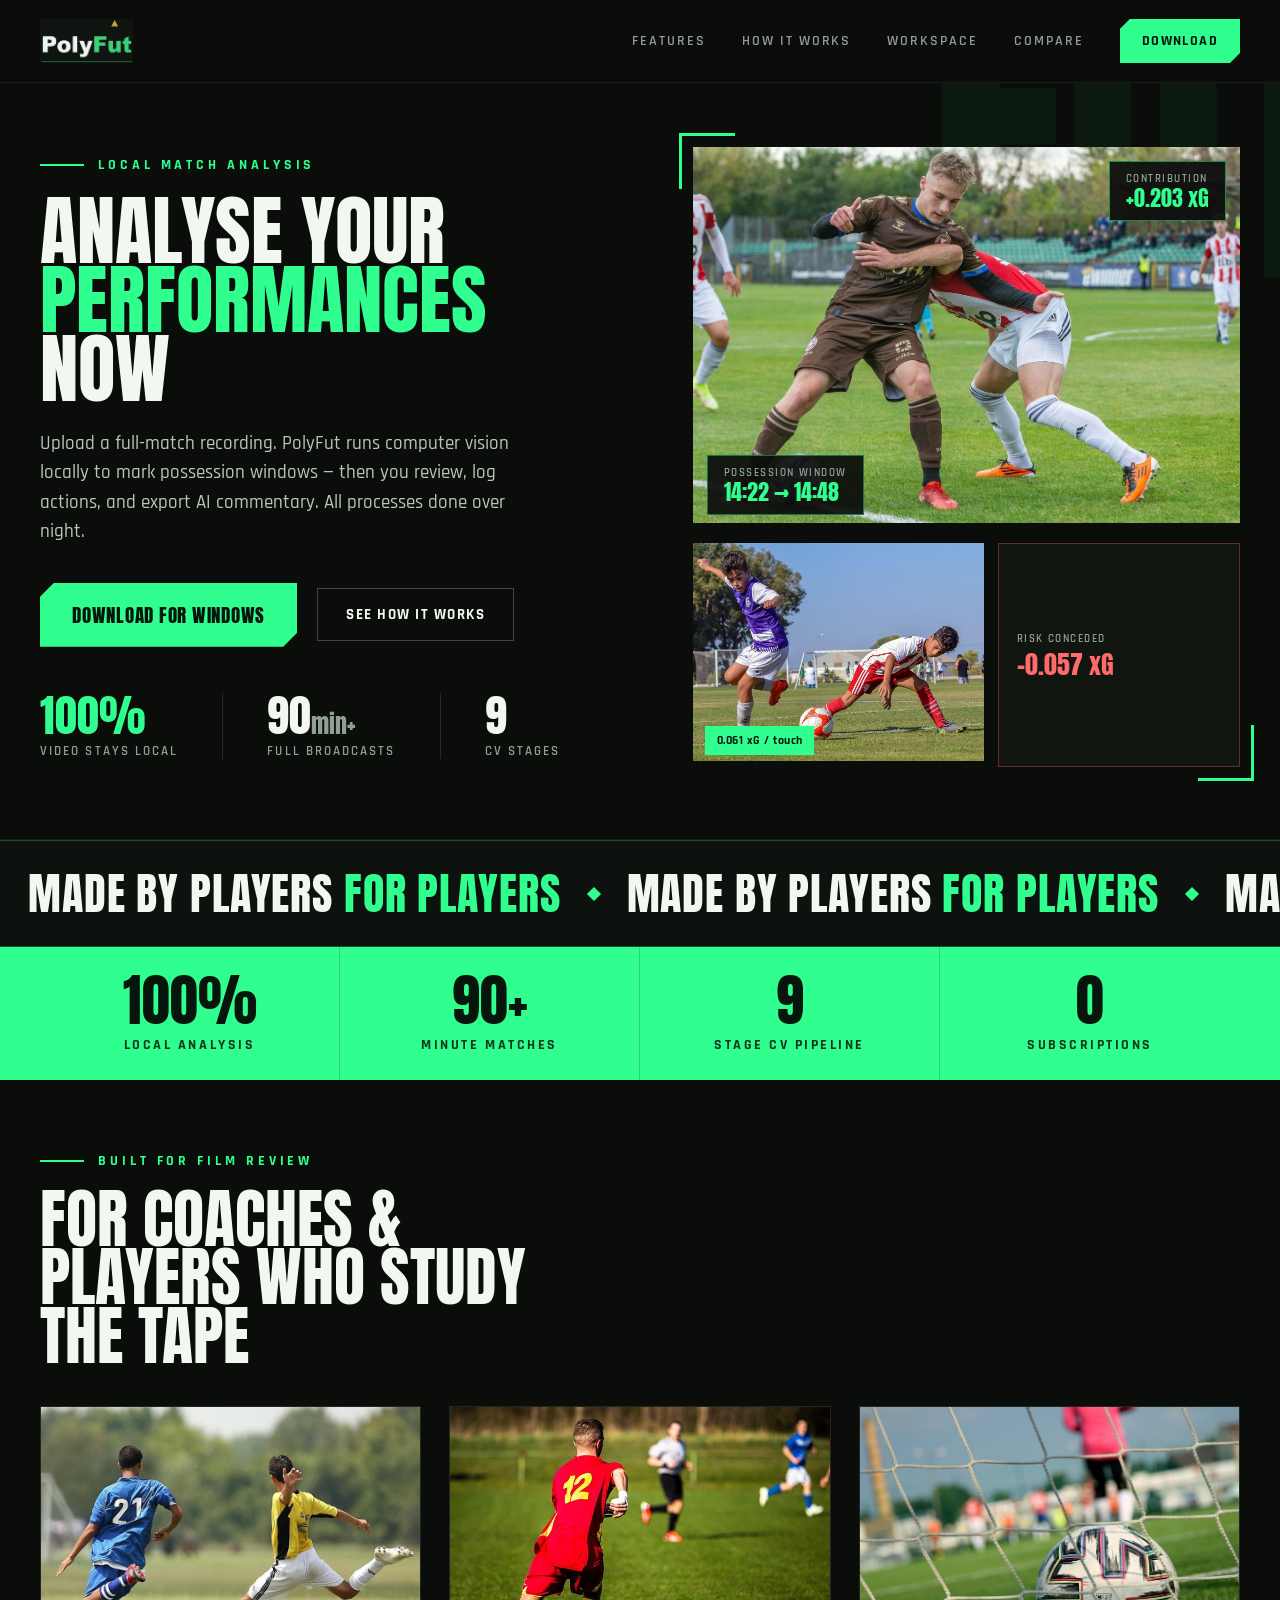
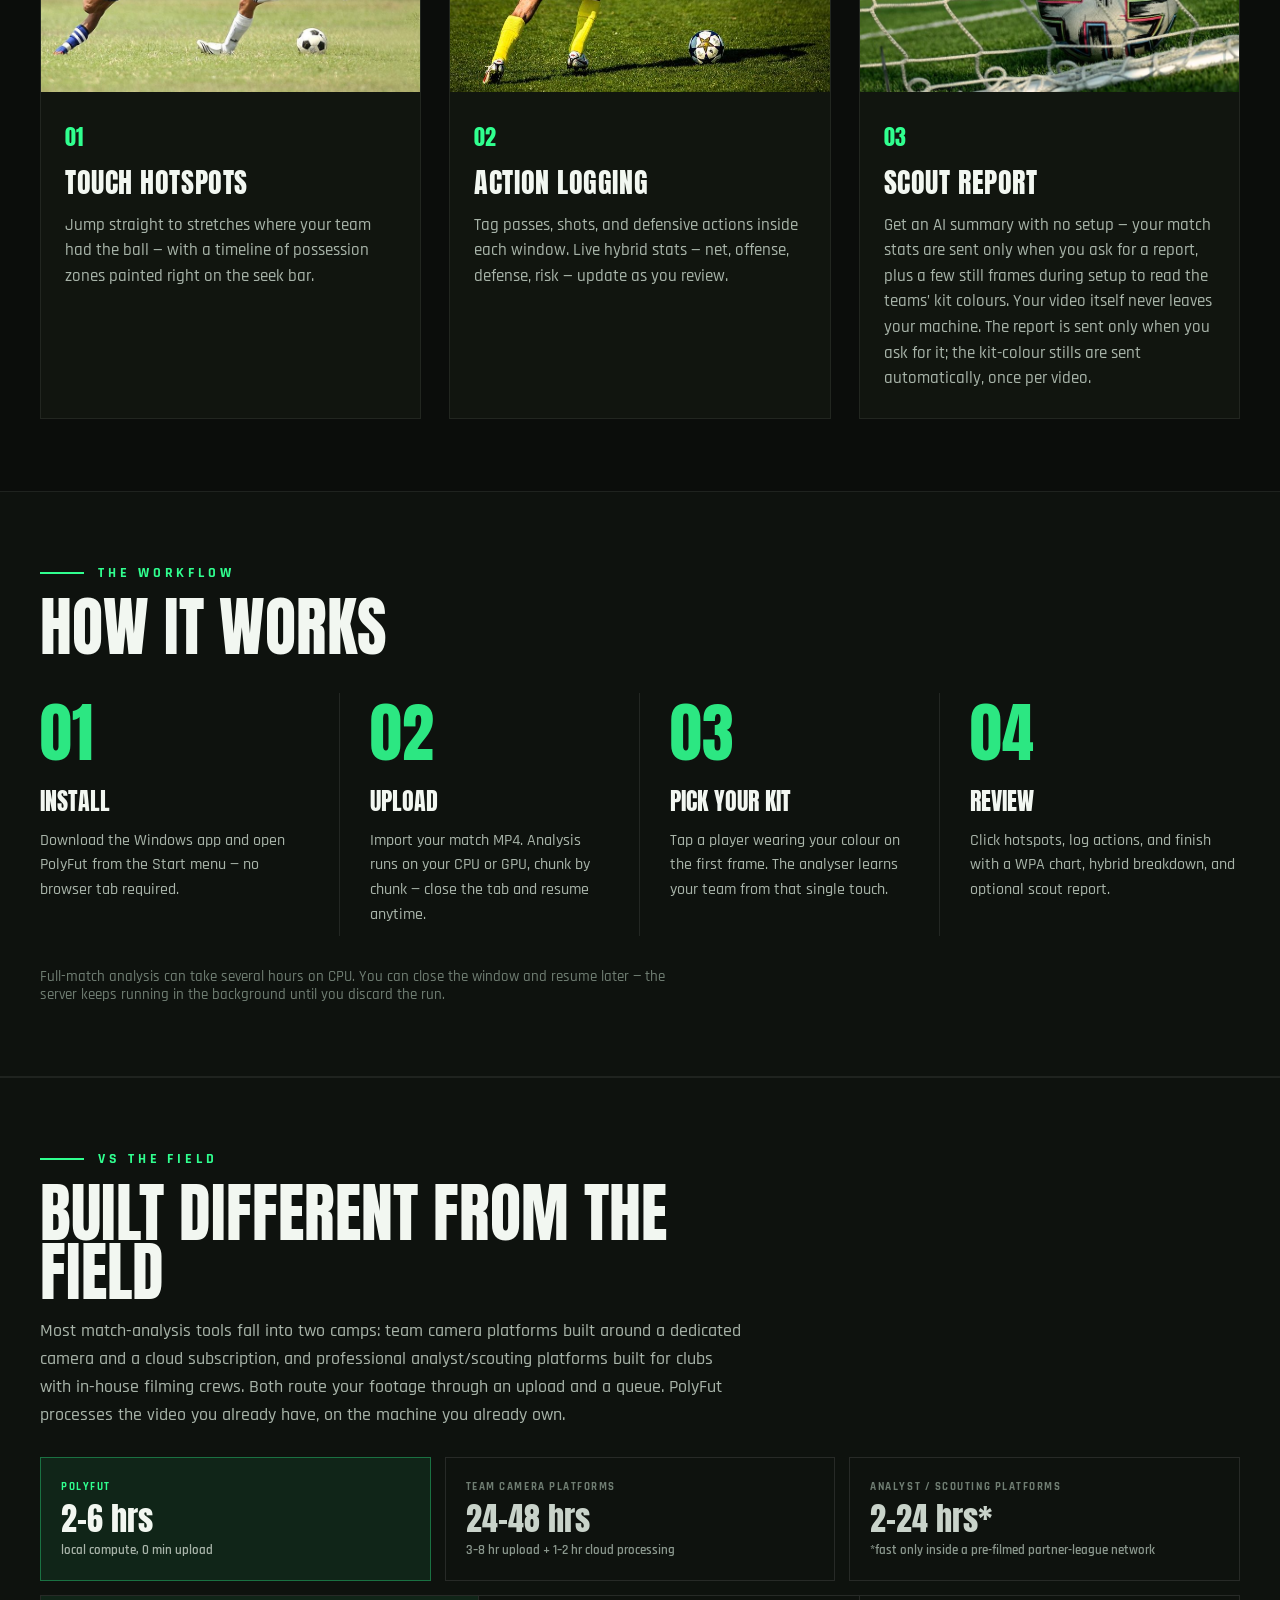
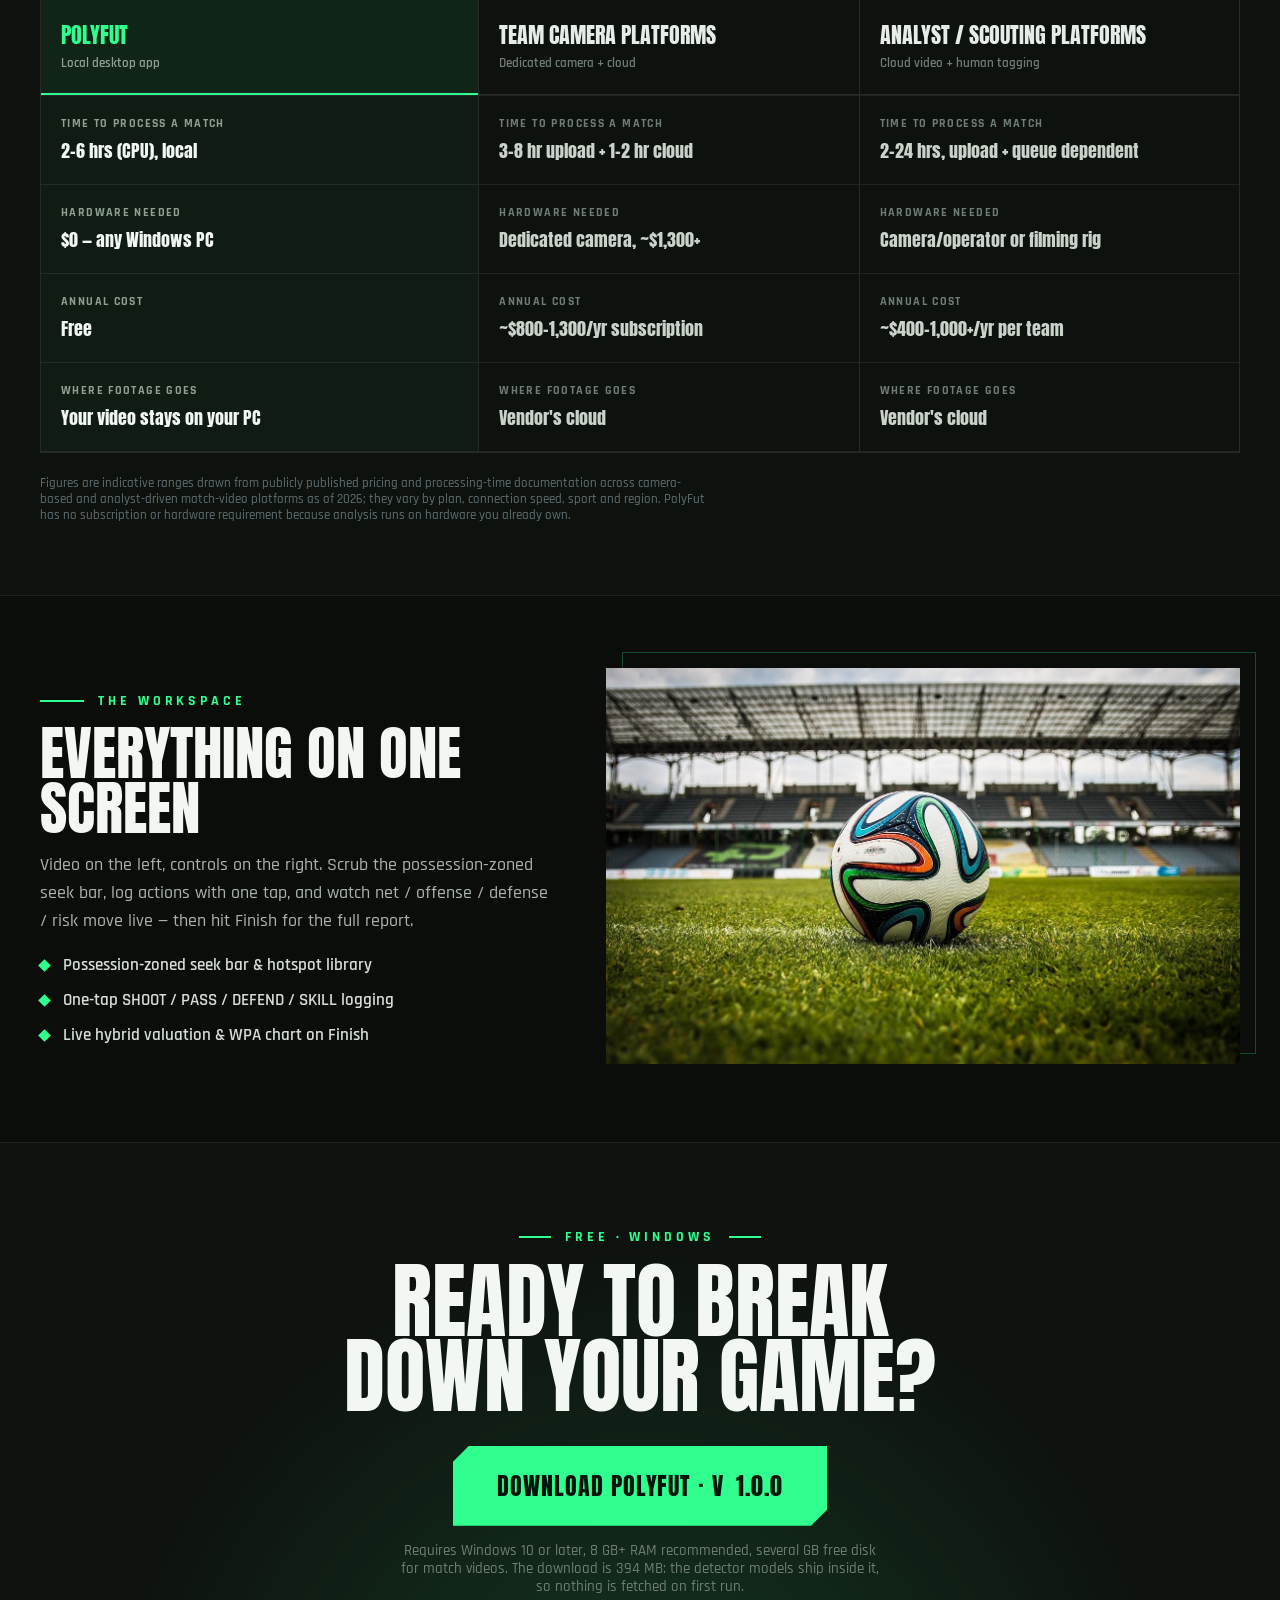
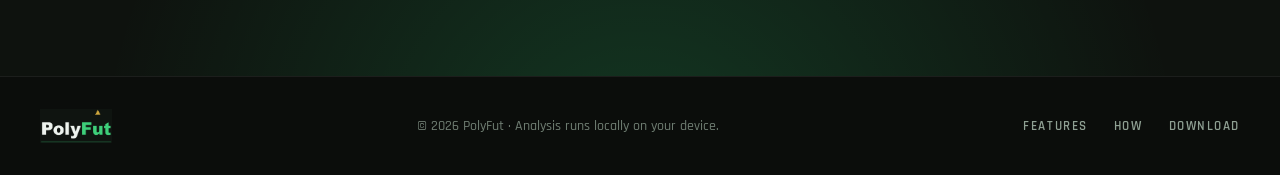
==== website/index.html @ dd2d55d4 "Correct the website's privacy claims and the weights line The site claimed "100% On-device", "0 Clou" ====
<!DOCTYPE html>
<html lang="en">
<head>
    <meta charset="UTF-8">
    <meta name="viewport" content="width=device-width, initial-scale=1.0">
    <title>PolyFut — Analyse your performances now</title>
    <meta name="description" content="Upload your match video. PolyFut finds where your team had the ball, locally on your PC. No cloud upload.">
    <link rel="icon" href="assets/polyfut-icon.png" type="image/png">
    <link rel="preconnect" href="https://fonts.googleapis.com">
    <link rel="preconnect" href="https://fonts.gstatic.com" crossorigin>
    <link href="https://fonts.googleapis.com/css2?family=Anton&family=Rajdhani:wght@500;600;700&display=swap" rel="stylesheet">
    <link rel="stylesheet" href="style.css">
</head>
<body>
<div style="background: rgb(11, 13, 11); color: rgb(242, 247, 241); font-family: Rajdhani, system-ui, sans-serif; min-height: 100vh; overflow-x: hidden;">
  <header style="position: sticky; top: 0px; z-index: 50; background: rgba(11, 13, 11, 0.82); backdrop-filter: blur(12px); border-bottom: 1px solid rgba(255, 255, 255, 0.07);">
    <div style="max-width: 1280px; margin: 0px auto; padding: 0px 40px; height: 82px; display: flex; align-items: center; justify-content: space-between;">
      <a href="#top" style="display: flex; align-items: center; text-decoration: none;">
        <img src="assets/logo.png" alt="PolyFut" style="display: block; height: 44px; width: auto;">
      </a>
      <nav style="display: flex; align-items: center; gap: 36px;">
        <a href="#features" class="pf-link" style="font-weight: 600; font-size: 14px; letter-spacing: 0.14em; text-transform: uppercase;">Features</a>
        <a href="#how" class="pf-link" style="font-weight: 600; font-size: 14px; letter-spacing: 0.14em; text-transform: uppercase;">How it works</a>
        <a href="#showcase" class="pf-link" style="font-weight: 600; font-size: 14px; letter-spacing: 0.14em; text-transform: uppercase;">Workspace</a>
        <a href="#compare" class="pf-link" style="font-weight: 600; font-size: 14px; letter-spacing: 0.14em; text-transform: uppercase;">Compare</a>
        <a href="#download" class="pf-cta" style="display: inline-flex; align-items: center; background: rgb(48, 255, 143); color: rgb(7, 22, 12); font-weight: 700; font-size: 14px; letter-spacing: 0.1em; text-transform: uppercase; padding: 13px 22px; text-decoration: none; clip-path: polygon(10px 0px, 100% 0px, 100% calc(100% - 10px), calc(100% - 10px) 100%, 0px 100%, 0px 10px);">Download</a>
      </nav>
    </div>
  </header>
  <div id="top"></div>
  <section style="position: relative; overflow: hidden; border-bottom: 1px solid rgba(255, 255, 255, 0.07);">
    <div style="position: absolute; top: -120px; right: -80px; font-family: Anton, sans-serif; font-size: 340px; line-height: 1; color: rgba(48, 255, 143, 0.05); text-transform: uppercase; pointer-events: none; user-select: none;">FUT</div>
    <div style="max-width: 1280px; margin: 0px auto; padding: 64px 40px 72px; display: grid; grid-template-columns: 1.05fr 0.95fr; gap: 48px; align-items: center;">
      <div style="position: relative; z-index: 2;">
        <div style="display: flex; align-items: center; gap: 14px; margin-bottom: 22px;">
          <span style="width: 44px; height: 2px; background: rgb(48, 255, 143); display: block;"></span>
          <span style="font-weight: 700; font-size: 14px; letter-spacing: 0.28em; text-transform: uppercase; color: rgb(48, 255, 143);">Local match analysis</span>
        </div>
        <h1 style="font-family: Anton, sans-serif; font-weight: 400; text-transform: uppercase; font-size: clamp(48px, 6vw, 104px); line-height: 0.9; margin: 0px; max-width: 13ch;">
          Analyse your <span style="color: rgb(48, 255, 143);">performances</span> now
        </h1>
        <p style="max-width: 48ch; margin: 26px 0px 0px; font-size: 19px; line-height: 1.55; color: rgb(184, 196, 186); font-weight: 500;">
          Upload a full-match recording. PolyFut runs computer vision locally to mark possession windows — then you review, log actions, and export AI commentary. All processes done over night.
        </p>
        <div style="display: flex; align-items: center; gap: 20px; margin-top: 36px; flex-wrap: wrap;">
          <a href="#download" class="pf-cta" style="display: inline-flex; align-items: center; background: rgb(48, 255, 143); color: rgb(7, 22, 12); font-family: Anton, sans-serif; font-size: 19px; letter-spacing: 0.04em; text-transform: uppercase; padding: 18px 32px; text-decoration: none; clip-path: polygon(14px 0px, 100% 0px, 100% calc(100% - 14px), calc(100% - 14px) 100%, 0px 100%, 0px 14px);">Download for Windows</a>
          <a href="#how" class="pf-ghost" style="display: inline-flex; align-items: center; border: 1.5px solid rgba(255, 255, 255, 0.22); color: rgb(242, 247, 241); font-weight: 700; font-size: 15px; letter-spacing: 0.1em; text-transform: uppercase; padding: 16px 28px; text-decoration: none;">See how it works</a>
        </div>
        <div style="display: flex; gap: 44px; margin-top: 46px;">
          <div>
            <div style="font-family: Anton, sans-serif; font-size: 44px; color: rgb(48, 255, 143); line-height: 1;">100%</div>
            <div style="font-weight: 600; font-size: 13px; letter-spacing: 0.16em; text-transform: uppercase; color: rgb(143, 160, 147); margin-top: 6px;">Video stays local</div>
          </div>
          <div style="width: 1px; background: rgba(255, 255, 255, 0.12);"></div>
          <div>
            <div style="font-family: Anton, sans-serif; font-size: 44px; color: rgb(242, 247, 241); line-height: 1;">90<span style="font-size: 24px; color: rgb(143, 160, 147);">min+</span></div>
            <div style="font-weight: 600; font-size: 13px; letter-spacing: 0.16em; text-transform: uppercase; color: rgb(143, 160, 147); margin-top: 6px;">Full broadcasts</div>
          </div>
          <div style="width: 1px; background: rgba(255, 255, 255, 0.12);"></div>
          <div>
            <div style="font-family: Anton, sans-serif; font-size: 44px; color: rgb(242, 247, 241); line-height: 1;">9</div>
            <div style="font-weight: 600; font-size: 13px; letter-spacing: 0.16em; text-transform: uppercase; color: rgb(143, 160, 147); margin-top: 6px;">CV stages</div>
          </div>
        </div>
      </div>
      <div style="position: relative; z-index: 2;">
        <div style="position: absolute; top: -14px; left: -14px; width: 56px; height: 56px; border-top: 3px solid rgb(48, 255, 143); border-left: 3px solid rgb(48, 255, 143); z-index: 3; pointer-events: none;"></div>
        <div style="position: absolute; bottom: -14px; right: -14px; width: 56px; height: 56px; border-bottom: 3px solid rgb(48, 255, 143); border-right: 3px solid rgb(48, 255, 143); z-index: 3; pointer-events: none;"></div>
        <div style="display: flex; flex-direction: column; gap: 14px;">
          <div style="position: relative;">
            <img id="pf-hero-b" src="assets/hero-1.jpg" alt="Drop a player / action photo" style="width: 100%; aspect-ratio: 16 / 11; object-fit: cover;" loading="lazy">
            <div style="position: absolute; top: 14px; right: 14px; background: rgba(11, 13, 11, 0.92); border: 1px solid rgba(48, 255, 143, 0.5); padding: 10px 16px;">
              <div style="font-weight: 600; font-size: 10.5px; letter-spacing: 0.14em; text-transform: uppercase; color: rgb(143, 160, 147);">Contribution</div>
              <div style="font-family: Anton, sans-serif; font-size: 22px; color: rgb(48, 255, 143); line-height: 1.1;">+0.203 xG</div>
            </div>
            <div style="position: absolute; left: 14px; bottom: 14px; background: rgba(11, 13, 11, 0.92); border: 1px solid rgba(48, 255, 143, 0.4); padding: 10px 16px;">
              <div style="font-weight: 600; font-size: 10.5px; letter-spacing: 0.14em; text-transform: uppercase; color: rgb(143, 160, 147);">Possession window</div>
              <div style="font-family: Anton, sans-serif; font-size: 22px; color: rgb(48, 255, 143); line-height: 1.1;">14:22 → 14:48</div>
            </div>
          </div>
          <div style="display: grid; grid-template-columns: 1.2fr 1fr; gap: 14px;">
            <div style="position: relative;">
              <img id="pf-hero-b2" src="assets/hero-2.jpg" alt="Drop a second action photo" style="width: 100%; aspect-ratio: 16 / 12; object-fit: cover;" loading="lazy">
              <div style="position: absolute; left: 12px; bottom: 12px; background: rgb(48, 255, 143); color: rgb(7, 22, 12); font-weight: 700; font-size: 12px; letter-spacing: 0.04em; padding: 7px 12px;">0.061 xG / touch</div>
            </div>
            <div style="background: rgb(17, 21, 15); border: 1px solid rgba(255, 90, 90, 0.35); display: flex; flex-direction: column; justify-content: center; padding: 16px 18px;">
              <div style="font-weight: 600; font-size: 10.5px; letter-spacing: 0.14em; text-transform: uppercase; color: rgb(143, 160, 147);">Risk conceded</div>
              <div style="font-family: Anton, sans-serif; font-size: 26px; color: rgb(255, 106, 106); line-height: 1.1; margin-top: 4px;">−0.057 xG</div>
            </div>
          </div>
        </div>
      </div>
    </div>
  </section>
  <section style="background: rgb(14, 18, 14); border-top: 1px solid rgba(48, 255, 143, 0.25); border-bottom: 1px solid rgba(48, 255, 143, 0.25); overflow: hidden; padding: 20px 0px;">
    <div class="pf-marquee-track">
      <span style="display: flex; align-items: center; flex: 0 0 auto;">
        <span style="font-family: Anton, sans-serif; font-size: clamp(26px, 3.4vw, 46px); text-transform: uppercase; letter-spacing: 0.02em; color: rgb(242, 247, 241); padding: 0px 28px; white-space: nowrap;">Made by players <span style="color: rgb(48, 255, 143);">for players</span></span>
        <span style="width: 10px; height: 10px; background: rgb(48, 255, 143); transform: rotate(45deg); flex: 0 0 auto;"></span>
        <span style="font-family: Anton, sans-serif; font-size: clamp(26px, 3.4vw, 46px); text-transform: uppercase; letter-spacing: 0.02em; color: rgb(242, 247, 241); padding: 0px 28px; white-space: nowrap;">Made by players <span style="color: rgb(48, 255, 143);">for players</span></span>
        <span style="width: 10px; height: 10px; background: rgb(48, 255, 143); transform: rotate(45deg); flex: 0 0 auto;"></span>
        <span style="font-family: Anton, sans-serif; font-size: clamp(26px, 3.4vw, 46px); text-transform: uppercase; letter-spacing: 0.02em; color: rgb(242, 247, 241); padding: 0px 28px; white-space: nowrap;">Made by players <span style="color: rgb(48, 255, 143);">for players</span></span>
        <span style="width: 10px; height: 10px; background: rgb(48, 255, 143); transform: rotate(45deg); flex: 0 0 auto;"></span>
        <span style="font-family: Anton, sans-serif; font-size: clamp(26px, 3.4vw, 46px); text-transform: uppercase; letter-spacing: 0.02em; color: rgb(242, 247, 241); padding: 0px 28px; white-space: nowrap;">Made by players <span style="color: rgb(48, 255, 143);">for players</span></span>
        <span style="width: 10px; height: 10px; background: rgb(48, 255, 143); transform: rotate(45deg); flex: 0 0 auto;"></span>
      </span>
      <span aria-hidden="true" style="display: flex; align-items: center; flex: 0 0 auto;">
        <span style="font-family: Anton, sans-serif; font-size: clamp(26px, 3.4vw, 46px); text-transform: uppercase; letter-spacing: 0.02em; color: rgb(242, 247, 241); padding: 0px 28px; white-space: nowrap;">Made by players <span style="color: rgb(48, 255, 143);">for players</span></span>
        <span style="width: 10px; height: 10px; background: rgb(48, 255, 143); transform: rotate(45deg); flex: 0 0 auto;"></span>
        <span style="font-family: Anton, sans-serif; font-size: clamp(26px, 3.4vw, 46px); text-transform: uppercase; letter-spacing: 0.02em; color: rgb(242, 247, 241); padding: 0px 28px; white-space: nowrap;">Made by players <span style="color: rgb(48, 255, 143);">for players</span></span>
        <span style="width: 10px; height: 10px; background: rgb(48, 255, 143); transform: rotate(45deg); flex: 0 0 auto;"></span>
        <span style="font-family: Anton, sans-serif; font-size: clamp(26px, 3.4vw, 46px); text-transform: uppercase; letter-spacing: 0.02em; color: rgb(242, 247, 241); padding: 0px 28px; white-space: nowrap;">Made by players <span style="color: rgb(48, 255, 143);">for players</span></span>
        <span style="width: 10px; height: 10px; background: rgb(48, 255, 143); transform: rotate(45deg); flex: 0 0 auto;"></span>
        <span style="font-family: Anton, sans-serif; font-size: clamp(26px, 3.4vw, 46px); text-transform: uppercase; letter-spacing: 0.02em; color: rgb(242, 247, 241); padding: 0px 28px; white-space: nowrap;">Made by players <span style="color: rgb(48, 255, 143);">for players</span></span>
        <span style="width: 10px; height: 10px; background: rgb(48, 255, 143); transform: rotate(45deg); flex: 0 0 auto;"></span>
      </span>
    </div>
  </section>
  <section style="background: rgb(48, 255, 143); color: rgb(7, 22, 12);">
    <div style="max-width: 1280px; margin: 0px auto; padding: 0px 40px; display: grid; grid-template-columns: repeat(4, 1fr);">
      <div style="padding: 26px 24px; text-align: center; border-right: 1px solid rgba(7, 22, 12, 0.18);">
        <div style="font-family: Anton, sans-serif; font-size: clamp(40px, 4.4vw, 66px); line-height: 1;">100%</div>
        <div style="font-weight: 700; font-size: 14px; letter-spacing: 0.18em; text-transform: uppercase; margin-top: 6px; opacity: 0.85;">Local analysis</div>
      </div>
      <div style="padding: 26px 24px; text-align: center; border-right: 1px solid rgba(7, 22, 12, 0.18);">
        <div style="font-family: Anton, sans-serif; font-size: clamp(40px, 4.4vw, 66px); line-height: 1;">90+</div>
        <div style="font-weight: 700; font-size: 14px; letter-spacing: 0.18em; text-transform: uppercase; margin-top: 6px; opacity: 0.85;">Minute matches</div>
      </div>
      <div style="padding: 26px 24px; text-align: center; border-right: 1px solid rgba(7, 22, 12, 0.18);">
        <div style="font-family: Anton, sans-serif; font-size: clamp(40px, 4.4vw, 66px); line-height: 1;">9</div>
        <div style="font-weight: 700; font-size: 14px; letter-spacing: 0.18em; text-transform: uppercase; margin-top: 6px; opacity: 0.85;">Stage CV pipeline</div>
      </div>
      <div style="padding: 26px 24px; text-align: center;">
        <div style="font-family: Anton, sans-serif; font-size: clamp(40px, 4.4vw, 66px); line-height: 1;">0</div>
        <div style="font-weight: 700; font-size: 14px; letter-spacing: 0.18em; text-transform: uppercase; margin-top: 6px; opacity: 0.85;">Subscriptions</div>
      </div>
    </div>
  </section>
  <section id="features" style="max-width: 1280px; margin: 0px auto; padding: 72px 40px;">
    <div style="display: flex; align-items: flex-end; justify-content: space-between; gap: 40px; margin-bottom: 40px; flex-wrap: wrap;">
      <div>
        <div style="display: flex; align-items: center; gap: 14px; margin-bottom: 20px;">
          <span style="width: 44px; height: 2px; background: rgb(48, 255, 143); display: block;"></span>
          <span style="font-weight: 700; font-size: 14px; letter-spacing: 0.28em; text-transform: uppercase; color: rgb(48, 255, 143);">Built for film review</span>
        </div>
        <h2 style="font-family: Anton, sans-serif; font-weight: 400; text-transform: uppercase; font-size: clamp(40px, 5vw, 80px); line-height: 0.92; margin: 0px; max-width: 16ch;">For coaches &amp; players who study the tape</h2>
      </div>
    </div>
    <div style="display: grid; grid-template-columns: repeat(3, 1fr); gap: 28px;">
      <article class="pf-card" style="background: rgb(17, 21, 15); border: 1px solid rgba(255, 255, 255, 0.07); overflow: hidden;">
        <div style="overflow: hidden;">
          <img id="pf-feat-1" class="pf-cardimg" src="assets/feature-hotspots.jpg" alt="Drop: seek-bar / hotspots" style="width: 100%; aspect-ratio: 4 / 3; object-fit: cover;" loading="lazy">
        </div>
        <div style="padding: 22px 24px 26px;">
          <span style="font-family: Anton, sans-serif; font-size: 22px; color: rgb(48, 255, 143);">01</span>
          <h3 style="font-family: Anton, sans-serif; font-weight: 400; text-transform: uppercase; font-size: 28px; letter-spacing: 0.02em; margin: 8px 0px 10px;">Touch hotspots</h3>
          <p style="margin: 0px; color: rgb(168, 180, 169); font-size: 16.5px; line-height: 1.55; font-weight: 500;">Jump straight to stretches where your team had the ball — with a timeline of possession zones painted right on the seek bar.</p>
        </div>
      </article>
      <article class="pf-card" style="background: rgb(17, 21, 15); border: 1px solid rgba(255, 255, 255, 0.07); overflow: hidden;">
        <div style="overflow: hidden;">
          <img id="pf-feat-2" class="pf-cardimg" src="assets/feature-logging.jpg" alt="Drop: action-logging UI" style="width: 100%; aspect-ratio: 4 / 3; object-fit: cover;" loading="lazy">
        </div>
        <div style="padding: 22px 24px 26px;">
          <span style="font-family: Anton, sans-serif; font-size: 22px; color: rgb(48, 255, 143);">02</span>
          <h3 style="font-family: Anton, sans-serif; font-weight: 400; text-transform: uppercase; font-size: 28px; letter-spacing: 0.02em; margin: 8px 0px 10px;">Action logging</h3>
          <p style="margin: 0px; color: rgb(168, 180, 169); font-size: 16.5px; line-height: 1.55; font-weight: 500;">Tag passes, shots, and defensive actions inside each window. Live hybrid stats — net, offense, defense, risk — update as you review.</p>
        </div>
      </article>
      <article class="pf-card" style="background: rgb(17, 21, 15); border: 1px solid rgba(255, 255, 255, 0.07); overflow: hidden;">
        <div style="overflow: hidden;">
          <img id="pf-feat-3" class="pf-cardimg" src="assets/feature-scout.jpg" alt="Drop: scout report" style="width: 100%; aspect-ratio: 4 / 3; object-fit: cover;" loading="lazy">
        </div>
        <div style="padding: 22px 24px 26px;">
          <span style="font-family: Anton, sans-serif; font-size: 22px; color: rgb(48, 255, 143);">03</span>
          <h3 style="font-family: Anton, sans-serif; font-weight: 400; text-transform: uppercase; font-size: 28px; letter-spacing: 0.02em; margin: 8px 0px 10px;">Scout report</h3>
          <p style="margin: 0px; color: rgb(168, 180, 169); font-size: 16.5px; line-height: 1.55; font-weight: 500;">Get an AI summary with no setup — your match stats are sent only when you ask for a report, plus a few still frames during setup to read the teams’ kit colours. Your video itself never leaves your machine. The report is sent only when you ask for it; the kit-colour stills are sent automatically, once per video.</p>
        </div>
      </article>
    </div>
  </section>
  <section id="how" style="background: rgb(14, 18, 14); border-top: 1px solid rgba(255, 255, 255, 0.07); border-bottom: 1px solid rgba(255, 255, 255, 0.07);">
    <div style="max-width: 1280px; margin: 0px auto; padding: 72px 40px;">
      <div style="display: flex; align-items: center; gap: 14px; margin-bottom: 16px;">
        <span style="width: 44px; height: 2px; background: rgb(48, 255, 143); display: block;"></span>
        <span style="font-weight: 700; font-size: 14px; letter-spacing: 0.28em; text-transform: uppercase; color: rgb(48, 255, 143);">The workflow</span>
      </div>
      <h2 style="font-family: Anton, sans-serif; font-weight: 400; text-transform: uppercase; font-size: clamp(40px, 5vw, 80px); line-height: 0.92; margin: 0px 0px 36px;">How it works</h2>
      <div style="display: grid; grid-template-columns: repeat(4, 1fr); gap: 0px;">
        <div style="padding: 8px 30px 8px 0px; border-right: 1px solid rgba(255, 255, 255, 0.09);">
          <div style="font-family: Anton, sans-serif; font-size: 64px; color: rgba(48, 255, 143, 0.9); line-height: 1;">01</div>
          <h3 style="font-family: Anton, sans-serif; font-weight: 400; text-transform: uppercase; font-size: 24px; margin: 18px 0px 10px;">Install</h3>
          <p style="margin: 0px; color: rgb(168, 180, 169); font-size: 16px; line-height: 1.55; font-weight: 500;">Download the Windows app and open PolyFut from the Start menu — no browser tab required.</p>
        </div>
        <div style="padding: 8px 30px; border-right: 1px solid rgba(255, 255, 255, 0.09);">
          <div style="font-family: Anton, sans-serif; font-size: 64px; color: rgba(48, 255, 143, 0.9); line-height: 1;">02</div>
          <h3 style="font-family: Anton, sans-serif; font-weight: 400; text-transform: uppercase; font-size: 24px; margin: 18px 0px 10px;">Upload</h3>
          <p style="margin: 0px; color: rgb(168, 180, 169); font-size: 16px; line-height: 1.55; font-weight: 500;">Import your match MP4. Analysis runs on your CPU or GPU, chunk by chunk — close the tab and resume anytime.</p>
        </div>
        <div style="padding: 8px 30px; border-right: 1px solid rgba(255, 255, 255, 0.09);">
          <div style="font-family: Anton, sans-serif; font-size: 64px; color: rgba(48, 255, 143, 0.9); line-height: 1;">03</div>
          <h3 style="font-family: Anton, sans-serif; font-weight: 400; text-transform: uppercase; font-size: 24px; margin: 18px 0px 10px;">Pick your kit</h3>
          <p style="margin: 0px; color: rgb(168, 180, 169); font-size: 16px; line-height: 1.55; font-weight: 500;">Tap a player wearing your colour on the first frame. The analyser learns your team from that single touch.</p>
        </div>
        <div style="padding: 8px 0px 8px 30px;">
          <div style="font-family: Anton, sans-serif; font-size: 64px; color: rgba(48, 255, 143, 0.9); line-height: 1;">04</div>
          <h3 style="font-family: Anton, sans-serif; font-weight: 400; text-transform: uppercase; font-size: 24px; margin: 18px 0px 10px;">Review</h3>
          <p style="margin: 0px; color: rgb(168, 180, 169); font-size: 16px; line-height: 1.55; font-weight: 500;">Click hotspots, log actions, and finish with a WPA chart, hybrid breakdown, and optional scout report.</p>
        </div>
      </div>
      <p style="margin: 32px 0px 0px; color: rgb(111, 125, 114); font-size: 14.5px; max-width: 80ch; font-weight: 500;">Full-match analysis can take several hours on CPU. You can close the window and resume later — the server keeps running in the background until you discard the run.</p>
    </div>
  </section>
  <section id="compare" style="background: rgb(14, 18, 14); border-top: 1px solid rgba(255, 255, 255, 0.07); border-bottom: 1px solid rgba(255, 255, 255, 0.07);">
    <div style="max-width: 1280px; margin: 0px auto; padding: 72px 40px;">
      <div style="display: flex; align-items: center; gap: 14px; margin-bottom: 16px;">
        <span style="width: 44px; height: 2px; background: rgb(48, 255, 143); display: block;"></span>
        <span style="font-weight: 700; font-size: 14px; letter-spacing: 0.28em; text-transform: uppercase; color: rgb(48, 255, 143);">Vs the field</span>
      </div>
      <h2 style="font-family: Anton, sans-serif; font-weight: 400; text-transform: uppercase; font-size: clamp(40px, 5vw, 80px); line-height: 0.92; margin: 0px 0px 16px; max-width: 20ch;">Built different from the field</h2>
      <p style="margin: 0px 0px 28px; color: rgb(168, 180, 169); font-size: 17.5px; line-height: 1.6; font-weight: 500; max-width: 78ch;">Most match-analysis tools fall into two camps: team camera platforms built around a dedicated camera and a cloud subscription, and professional analyst/scouting platforms built for clubs with in-house filming crews. Both route your footage through an upload and a queue. PolyFut processes the video you already have, on the machine you already own.</p>
      <div style="display: grid; grid-template-columns: repeat(3, 1fr); gap: 14px; margin-bottom: 14px;">
        <div style="background: rgba(48, 255, 143, 0.08); border: 1px solid rgba(48, 255, 143, 0.35); padding: 22px 20px;">
          <div style="font-weight: 700; font-size: 11px; letter-spacing: 0.14em; text-transform: uppercase; color: rgb(48, 255, 143); margin-bottom: 8px;">PolyFut</div>
          <div style="font-family: Anton, sans-serif; font-size: 32px; color: rgb(242, 247, 241); line-height: 1.05;">2–6 hrs</div>
          <div style="font-weight: 600; font-size: 13px; color: rgb(168, 180, 169); margin-top: 6px;">local compute, 0 min upload</div>
        </div>
        <div style="border: 1px solid rgba(255, 255, 255, 0.1); padding: 22px 20px;">
          <div style="font-weight: 700; font-size: 11px; letter-spacing: 0.14em; text-transform: uppercase; color: rgb(111, 125, 114); margin-bottom: 8px;">Team camera platforms</div>
          <div style="font-family: Anton, sans-serif; font-size: 32px; color: rgb(201, 211, 202); line-height: 1.05;">24–48 hrs</div>
          <div style="font-weight: 600; font-size: 13px; color: rgb(139, 152, 142); margin-top: 6px;">3–8 hr upload + 1–2 hr cloud processing</div>
        </div>
        <div style="border: 1px solid rgba(255, 255, 255, 0.1); padding: 22px 20px;">
          <div style="font-weight: 700; font-size: 11px; letter-spacing: 0.14em; text-transform: uppercase; color: rgb(111, 125, 114); margin-bottom: 8px;">Analyst / scouting platforms</div>
          <div style="font-family: Anton, sans-serif; font-size: 32px; color: rgb(201, 211, 202); line-height: 1.05;">2–24 hrs*</div>
          <div style="font-weight: 600; font-size: 13px; color: rgb(139, 152, 142); margin-top: 6px;">*fast only inside a pre-filmed partner-league network</div>
        </div>
      </div>
      <div style="display: grid; grid-template-columns: 1.15fr 1fr 1fr; gap: 0px; border: 1px solid rgba(255, 255, 255, 0.1);">
        <div style="background: rgba(48, 255, 143, 0.08); border-bottom: 2px solid rgb(48, 255, 143); padding: 22px 20px;">
          <div style="font-family: Anton, sans-serif; font-size: 22px; color: rgb(48, 255, 143); text-transform: uppercase;">PolyFut</div>
          <div style="font-weight: 600; font-size: 12.5px; color: rgb(143, 160, 147); margin-top: 4px;">Local desktop app</div>
        </div>
        <div style="border-bottom: 1px solid rgba(255, 255, 255, 0.1); border-left: 1px solid rgba(255, 255, 255, 0.1); padding: 22px 20px;">
          <div style="font-family: Anton, sans-serif; font-size: 22px; color: rgb(230, 236, 231); text-transform: uppercase;">Team camera platforms</div>
          <div style="font-weight: 600; font-size: 12.5px; color: rgb(111, 125, 114); margin-top: 4px;">Dedicated camera + cloud</div>
        </div>
        <div style="border-bottom: 1px solid rgba(255, 255, 255, 0.1); border-left: 1px solid rgba(255, 255, 255, 0.1); padding: 22px 20px;">
          <div style="font-family: Anton, sans-serif; font-size: 22px; color: rgb(230, 236, 231); text-transform: uppercase;">Analyst / scouting platforms</div>
          <div style="font-weight: 600; font-size: 12.5px; color: rgb(111, 125, 114); margin-top: 4px;">Cloud video + human tagging</div>
        </div>
        <div style="background: rgba(48, 255, 143, 0.04); padding: 20px; border-top: 1px solid rgba(255, 255, 255, 0.08);">
          <div style="font-weight: 700; font-size: 11.5px; letter-spacing: 0.12em; text-transform: uppercase; color: rgb(143, 160, 147); margin-bottom: 6px;">Time to process a match</div>
          <div style="font-family: Anton, sans-serif; font-size: 18px; color: rgb(242, 247, 241);">2–6 hrs (CPU), local</div>
        </div>
        <div style="padding: 20px; border-top: 1px solid rgba(255, 255, 255, 0.08); border-left: 1px solid rgba(255, 255, 255, 0.1);">
          <div style="font-weight: 700; font-size: 11.5px; letter-spacing: 0.12em; text-transform: uppercase; color: rgb(111, 125, 114); margin-bottom: 6px;">Time to process a match</div>
          <div style="font-family: Anton, sans-serif; font-size: 18px; color: rgb(201, 211, 202);">3–8 hr upload + 1–2 hr cloud</div>
        </div>
        <div style="padding: 20px; border-top: 1px solid rgba(255, 255, 255, 0.08); border-left: 1px solid rgba(255, 255, 255, 0.1);">
          <div style="font-weight: 700; font-size: 11.5px; letter-spacing: 0.12em; text-transform: uppercase; color: rgb(111, 125, 114); margin-bottom: 6px;">Time to process a match</div>
          <div style="font-family: Anton, sans-serif; font-size: 18px; color: rgb(201, 211, 202);">2–24 hrs, upload + queue dependent</div>
        </div>
        <div style="background: rgba(48, 255, 143, 0.04); padding: 20px; border-top: 1px solid rgba(255, 255, 255, 0.08);">
          <div style="font-weight: 700; font-size: 11.5px; letter-spacing: 0.12em; text-transform: uppercase; color: rgb(143, 160, 147); margin-bottom: 6px;">Hardware needed</div>
          <div style="font-family: Anton, sans-serif; font-size: 18px; color: rgb(242, 247, 241);">$0 — any Windows PC</div>
        </div>
        <div style="padding: 20px; border-top: 1px solid rgba(255, 255, 255, 0.08); border-left: 1px solid rgba(255, 255, 255, 0.1);">
          <div style="font-weight: 700; font-size: 11.5px; letter-spacing: 0.12em; text-transform: uppercase; color: rgb(111, 125, 114); margin-bottom: 6px;">Hardware needed</div>
          <div style="font-family: Anton, sans-serif; font-size: 18px; color: rgb(201, 211, 202);">Dedicated camera, ~$1,300+</div>
        </div>
        <div style="padding: 20px; border-top: 1px solid rgba(255, 255, 255, 0.08); border-left: 1px solid rgba(255, 255, 255, 0.1);">
          <div style="font-weight: 700; font-size: 11.5px; letter-spacing: 0.12em; text-transform: uppercase; color: rgb(111, 125, 114); margin-bottom: 6px;">Hardware needed</div>
          <div style="font-family: Anton, sans-serif; font-size: 18px; color: rgb(201, 211, 202);">Camera/operator or filming rig</div>
        </div>
        <div style="background: rgba(48, 255, 143, 0.04); padding: 20px; border-top: 1px solid rgba(255, 255, 255, 0.08);">
          <div style="font-weight: 700; font-size: 11.5px; letter-spacing: 0.12em; text-transform: uppercase; color: rgb(143, 160, 147); margin-bottom: 6px;">Annual cost</div>
          <div style="font-family: Anton, sans-serif; font-size: 18px; color: rgb(242, 247, 241);">Free</div>
        </div>
        <div style="padding: 20px; border-top: 1px solid rgba(255, 255, 255, 0.08); border-left: 1px solid rgba(255, 255, 255, 0.1);">
          <div style="font-weight: 700; font-size: 11.5px; letter-spacing: 0.12em; text-transform: uppercase; color: rgb(111, 125, 114); margin-bottom: 6px;">Annual cost</div>
          <div style="font-family: Anton, sans-serif; font-size: 18px; color: rgb(201, 211, 202);">~$800–1,300/yr subscription</div>
        </div>
        <div style="padding: 20px; border-top: 1px solid rgba(255, 255, 255, 0.08); border-left: 1px solid rgba(255, 255, 255, 0.1);">
          <div style="font-weight: 700; font-size: 11.5px; letter-spacing: 0.12em; text-transform: uppercase; color: rgb(111, 125, 114); margin-bottom: 6px;">Annual cost</div>
          <div style="font-family: Anton, sans-serif; font-size: 18px; color: rgb(201, 211, 202);">~$400–1,000+/yr per team</div>
        </div>
        <div style="background: rgba(48, 255, 143, 0.04); padding: 20px; border-top: 1px solid rgba(255, 255, 255, 0.08); border-bottom: 1px solid rgba(255, 255, 255, 0.08);">
          <div style="font-weight: 700; font-size: 11.5px; letter-spacing: 0.12em; text-transform: uppercase; color: rgb(143, 160, 147); margin-bottom: 6px;">Where footage goes</div>
          <div style="font-family: Anton, sans-serif; font-size: 18px; color: rgb(242, 247, 241);">Your video stays on your PC</div>
        </div>
        <div style="padding: 20px; border-top: 1px solid rgba(255, 255, 255, 0.08); border-bottom: 1px solid rgba(255, 255, 255, 0.08); border-left: 1px solid rgba(255, 255, 255, 0.1);">
          <div style="font-weight: 700; font-size: 11.5px; letter-spacing: 0.12em; text-transform: uppercase; color: rgb(111, 125, 114); margin-bottom: 6px;">Where footage goes</div>
          <div style="font-family: Anton, sans-serif; font-size: 18px; color: rgb(201, 211, 202);">Vendor's cloud</div>
        </div>
        <div style="padding: 20px; border-top: 1px solid rgba(255, 255, 255, 0.08); border-bottom: 1px solid rgba(255, 255, 255, 0.08); border-left: 1px solid rgba(255, 255, 255, 0.1);">
          <div style="font-weight: 700; font-size: 11.5px; letter-spacing: 0.12em; text-transform: uppercase; color: rgb(111, 125, 114); margin-bottom: 6px;">Where footage goes</div>
          <div style="font-family: Anton, sans-serif; font-size: 18px; color: rgb(201, 211, 202);">Vendor's cloud</div>
        </div>
      </div>
      <p style="margin: 22px 0px 0px; color: rgb(95, 109, 114); font-size: 13px; font-weight: 500; max-width: 95ch;">Figures are indicative ranges drawn from publicly published pricing and processing-time documentation across camera-based and analyst-driven match-video platforms as of 2026; they vary by plan, connection speed, sport and region. PolyFut has no subscription or hardware requirement because analysis runs on hardware you already own.</p>
    </div>
  </section>
  <section id="showcase" style="max-width: 1280px; margin: 0px auto; padding: 72px 40px;">
    <div style="display: grid; grid-template-columns: 0.9fr 1.1fr; gap: 48px; align-items: center;">
      <div>
        <div style="display: flex; align-items: center; gap: 14px; margin-bottom: 16px;">
          <span style="width: 44px; height: 2px; background: rgb(48, 255, 143); display: block;"></span>
          <span style="font-weight: 700; font-size: 14px; letter-spacing: 0.28em; text-transform: uppercase; color: rgb(48, 255, 143);">The workspace</span>
        </div>
        <h2 style="font-family: Anton, sans-serif; font-weight: 400; text-transform: uppercase; font-size: clamp(38px, 4.6vw, 72px); line-height: 0.92; margin: 0px 0px 16px;">Everything on one screen</h2>
        <p style="margin: 0px 0px 20px; color: rgb(168, 180, 169); font-size: 17.5px; line-height: 1.6; font-weight: 500;">Video on the left, controls on the right. Scrub the possession-zoned seek bar, log actions with one tap, and watch net / offense / defense / risk move live — then hit Finish for the full report.</p>
        <ul style="list-style: none; margin: 0px; padding: 0px; display: flex; flex-direction: column; gap: 14px;">
          <li style="display: flex; align-items: center; gap: 14px; color: rgb(211, 221, 212); font-size: 16.5px; font-weight: 600;"><span style="width: 9px; height: 9px; background: rgb(48, 255, 143); display: block; transform: rotate(45deg); flex: 0 0 auto;"></span>Possession-zoned seek bar &amp; hotspot library</li>
          <li style="display: flex; align-items: center; gap: 14px; color: rgb(211, 221, 212); font-size: 16.5px; font-weight: 600;"><span style="width: 9px; height: 9px; background: rgb(48, 255, 143); display: block; transform: rotate(45deg); flex: 0 0 auto;"></span>One-tap SHOOT / PASS / DEFEND / SKILL logging</li>
          <li style="display: flex; align-items: center; gap: 14px; color: rgb(211, 221, 212); font-size: 16.5px; font-weight: 600;"><span style="width: 9px; height: 9px; background: rgb(48, 255, 143); display: block; transform: rotate(45deg); flex: 0 0 auto;"></span>Live hybrid valuation &amp; WPA chart on Finish</li>
        </ul>
      </div>
      <div style="position: relative;">
        <div style="position: absolute; inset: -16px -16px 16px 16px; border: 1px solid rgba(48, 255, 143, 0.25); pointer-events: none;"></div>
        <img id="pf-showcase" src="assets/workspace.jpg" alt="Drop: analysis workspace screenshot" style="width: 100%; aspect-ratio: 16 / 10; position: relative; object-fit: cover;" loading="lazy">
      </div>
    </div>
  </section>
  <section id="download" style="position: relative; overflow: hidden; background: rgb(14, 18, 14); border-top: 1px solid rgba(255, 255, 255, 0.07);">
    <div style="position: absolute; inset: 0px; background: radial-gradient(circle at 50% 120%, rgba(48, 255, 143, 0.16), transparent 60%); pointer-events: none;"></div>
    <div style="position: relative; max-width: 1000px; margin: 0px auto; padding: 80px 40px; text-align: center;">
      <div style="display: inline-flex; align-items: center; gap: 14px; margin-bottom: 18px;">
        <span style="width: 32px; height: 2px; background: rgb(48, 255, 143); display: block;"></span>
        <span style="font-weight: 700; font-size: 14px; letter-spacing: 0.28em; text-transform: uppercase; color: rgb(48, 255, 143);">Free · Windows</span>
        <span style="width: 32px; height: 2px; background: rgb(48, 255, 143); display: block;"></span>
      </div>
      <h2 style="font-family: Anton, sans-serif; font-weight: 400; text-transform: uppercase; font-size: clamp(46px, 6.5vw, 104px); line-height: 0.9; margin: 0px;">Ready to break<br>down your game?</h2>
      <div style="display: flex; flex-direction: column; align-items: center; gap: 16px; margin-top: 32px;">
        <a href="https://github.com/1010yrneh/PolyFut/releases/download/v1.0.0/PolyFut-Setup-1.0.0.exe" class="pf-cta" style="display: inline-flex; align-items: center; gap: 12px; background: rgb(48, 255, 143); color: rgb(7, 22, 12); font-family: Anton, sans-serif; font-size: 24px; letter-spacing: 0.04em; text-transform: uppercase; padding: 22px 44px; text-decoration: none; clip-path: polygon(16px 0px, 100% 0px, 100% calc(100% - 16px), calc(100% - 16px) 100%, 0px 100%, 0px 16px);">Download PolyFut · v<span id="pf-version">1.0.0</span></a>
        <p style="margin: 0px; color: rgb(111, 125, 114); font-size: 14.5px; font-weight: 500; max-width: 60ch;">Requires Windows 10 or later, 8&nbsp;GB+ RAM recommended, several GB free disk for match videos. The download is 394&nbsp;MB: the detector models ship inside it, so nothing is fetched on first run.</p>
      </div>
    </div>
  </section>
  <footer style="border-top: 1px solid rgba(255, 255, 255, 0.07); background: rgb(11, 13, 11);">
    <div style="max-width: 1280px; margin: 0px auto; padding: 32px 40px; display: flex; align-items: center; justify-content: space-between; gap: 24px; flex-wrap: wrap;">
      <a href="#top" style="display: flex; align-items: center; text-decoration: none;">
        <img src="assets/logo.png" alt="PolyFut" style="display: block; height: 34px; width: auto;">
      </a>
      <p style="margin: 0px; color: rgb(111, 125, 114); font-size: 14px; font-weight: 500;">© <span id="pf-year">2026</span> PolyFut · Analysis runs locally on your device.</p>
      <nav style="display: flex; gap: 26px;">
        <a href="#features" class="pf-link" style="font-weight: 600; font-size: 13px; letter-spacing: 0.12em; text-transform: uppercase;">Features</a>
        <a href="#how" class="pf-link" style="font-weight: 600; font-size: 13px; letter-spacing: 0.12em; text-transform: uppercase;">How</a>
        <a href="#download" class="pf-link" style="font-weight: 600; font-size: 13px; letter-spacing: 0.12em; text-transform: uppercase;">Download</a>
      </nav>
    </div>
  </footer></div>
<script>
    document.getElementById('pf-year').textContent = new Date().getFullYear();
    fetch('version.json').then(function (r) { return r.ok ? r.json() : null; }).then(function (v) {
        if (!v || !v.version) return;
        document.getElementById('pf-version').textContent = v.version;
        // The installer is a GitHub Release asset, not a file on this site:
        // Pages caps the whole site at 1GB and git rejects any file over
        // 100MB, so a ~400MB installer can never live here. installer_url
        // keeps the host swappable without touching this page.
        var url = v.installer_url ||
            ('https://github.com/1010yrneh/PolyFut/releases/download/v' +
             v.version + '/PolyFut-Setup-' + v.version + '.exe');
        document.querySelectorAll('a[href*="PolyFut-Setup"]').forEach(function (a) {
            a.href = url;
        });
    }).catch(function () {});
</script>
</body>
</html>
---- website/style.css ----
* { margin: 0; padding: 0; box-sizing: border-box; }

html { scroll-behavior: smooth; }

body {
  margin: 0;
  background: rgb(11, 13, 11);
  font-family: Rajdhani, system-ui, sans-serif;
}

img { max-width: 100%; }

::selection { background: rgb(48, 255, 143); color: rgb(7, 22, 12); }

.pf-link { color: rgb(143, 160, 147); text-decoration: none; transition: color 0.18s; }
.pf-link:hover { color: rgb(48, 255, 143); }

.pf-cardimg { transition: transform 0.5s cubic-bezier(0.2, 0.7, 0.2, 1); }
.pf-card:hover .pf-cardimg { transform: scale(1.06); }

.pf-cta { transition: transform 0.16s, box-shadow 0.16s; }
.pf-cta:hover { transform: translateY(-3px); box-shadow: rgba(48, 255, 143, 0.32) 0px 14px 34px; }

.pf-ghost { transition: border-color 0.18s, color 0.18s; }
.pf-ghost:hover { border-color: rgb(48, 255, 143); color: rgb(48, 255, 143); }

@keyframes pf-marquee {
  0% { transform: translateX(0); }
  100% { transform: translateX(-50%); }
}
.pf-marquee-track {
  display: flex;
  width: max-content;
  animation: 22s linear 0s infinite normal none running pf-marquee;
}

@media (max-width: 900px) {
  section > div[style*="grid-template-columns: repeat(4"],
  section > div[style*="grid-template-columns: 1.05fr"],
  section > div > div[style*="grid-template-columns: 0.9fr"],
  section > div[style*="grid-template-columns: repeat(3"] {
    grid-template-columns: 1fr !important;
  }
}
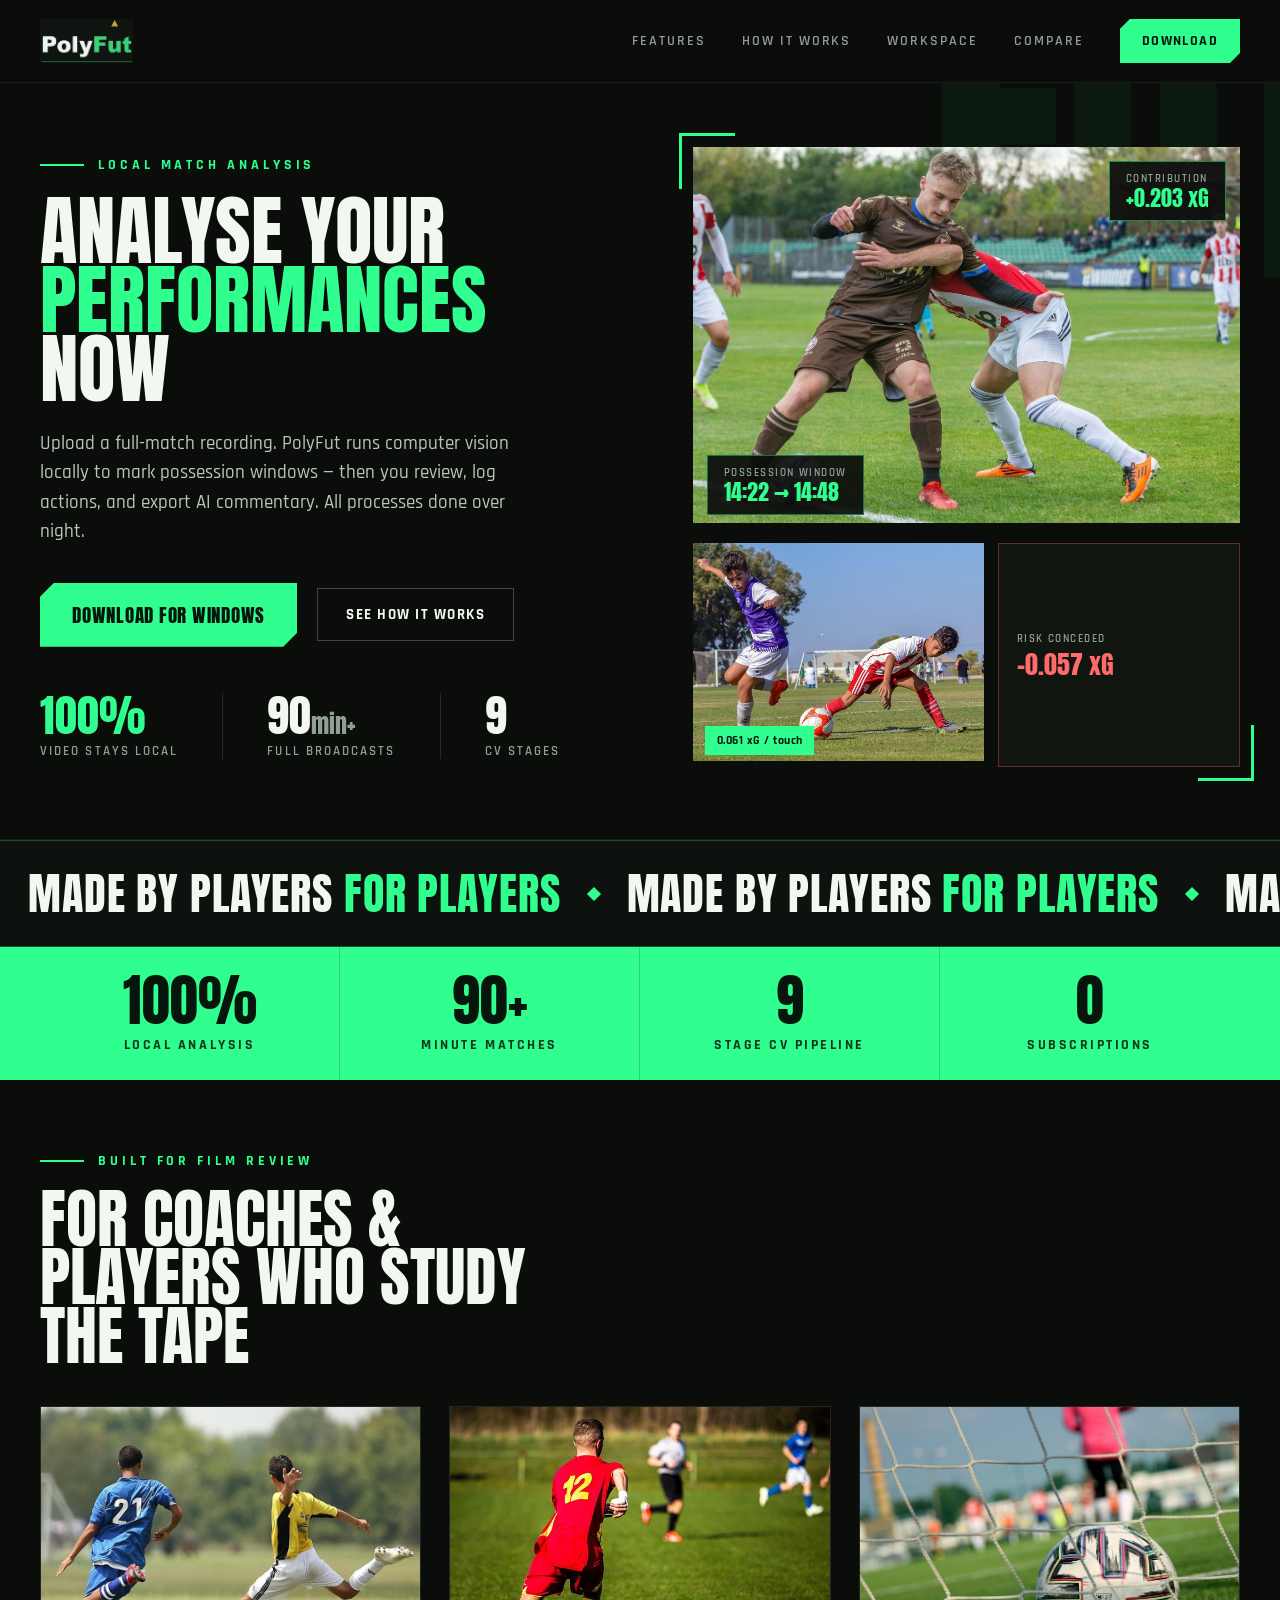
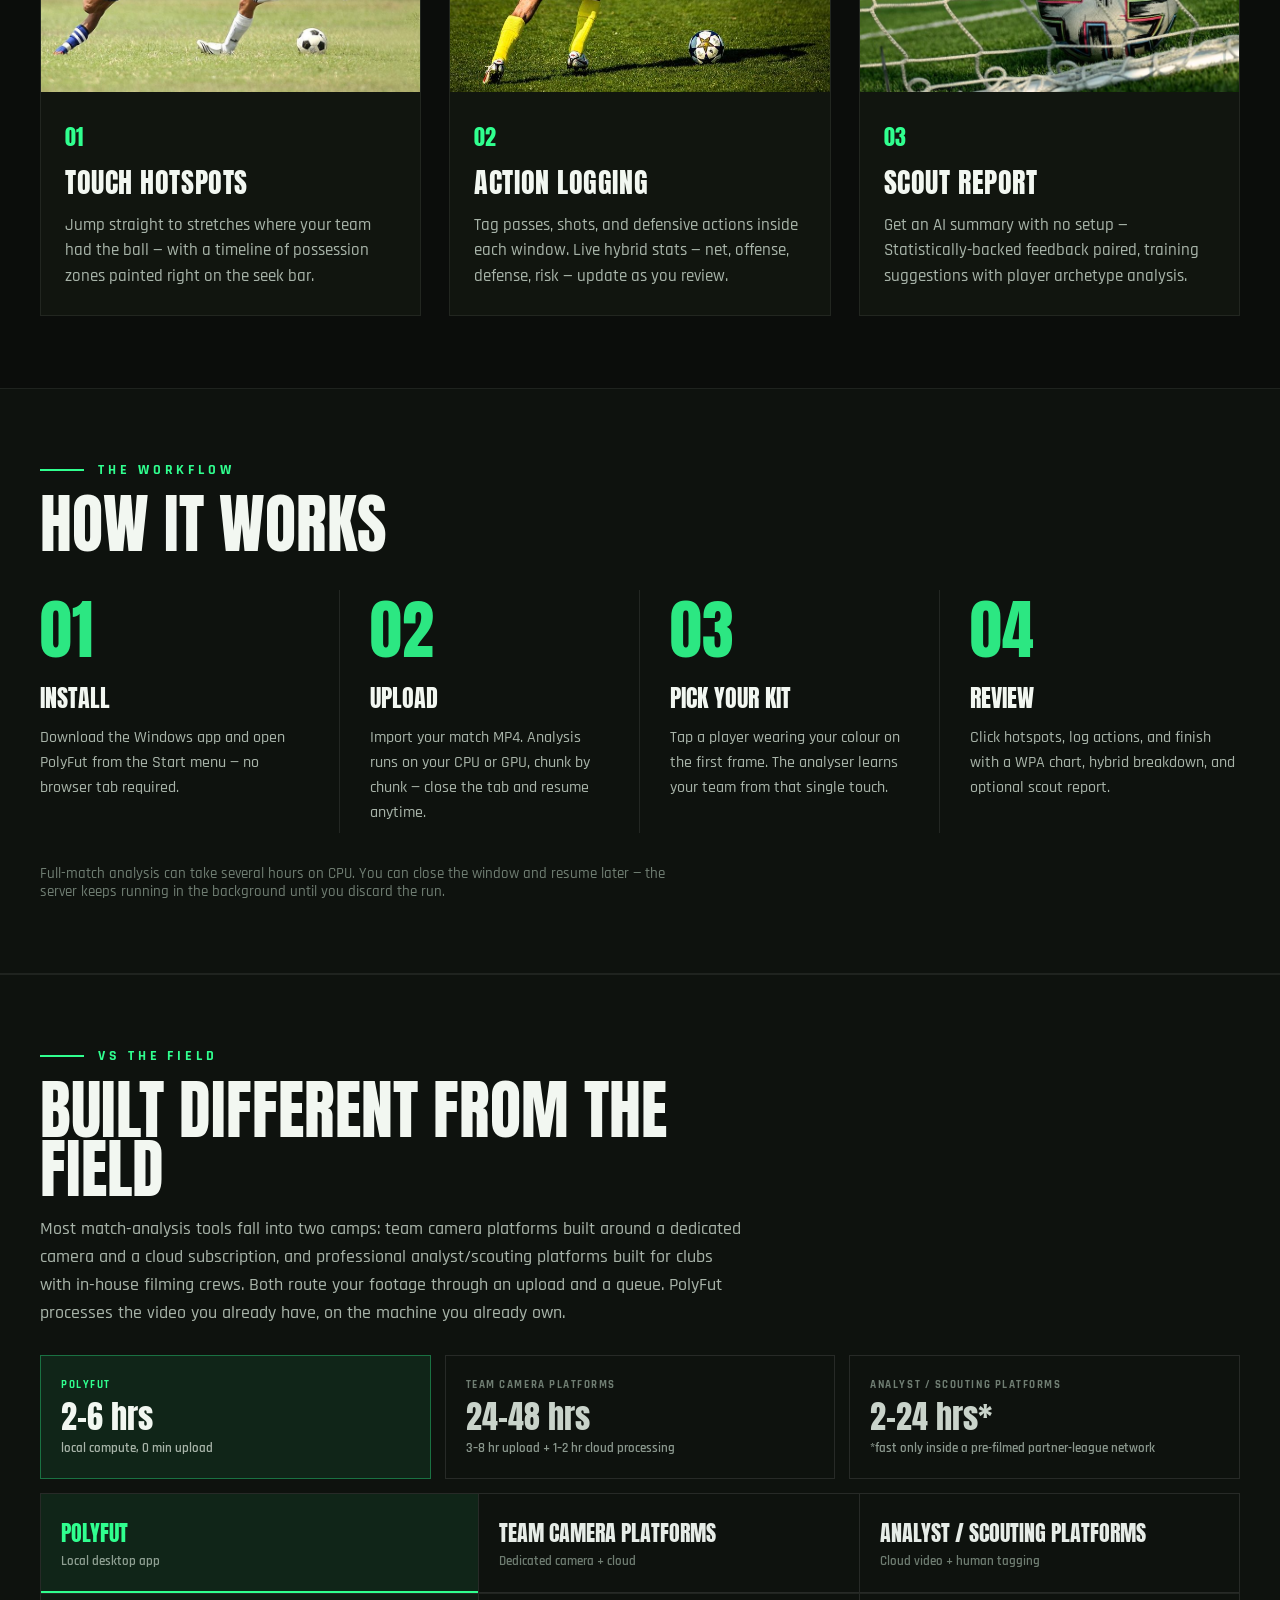
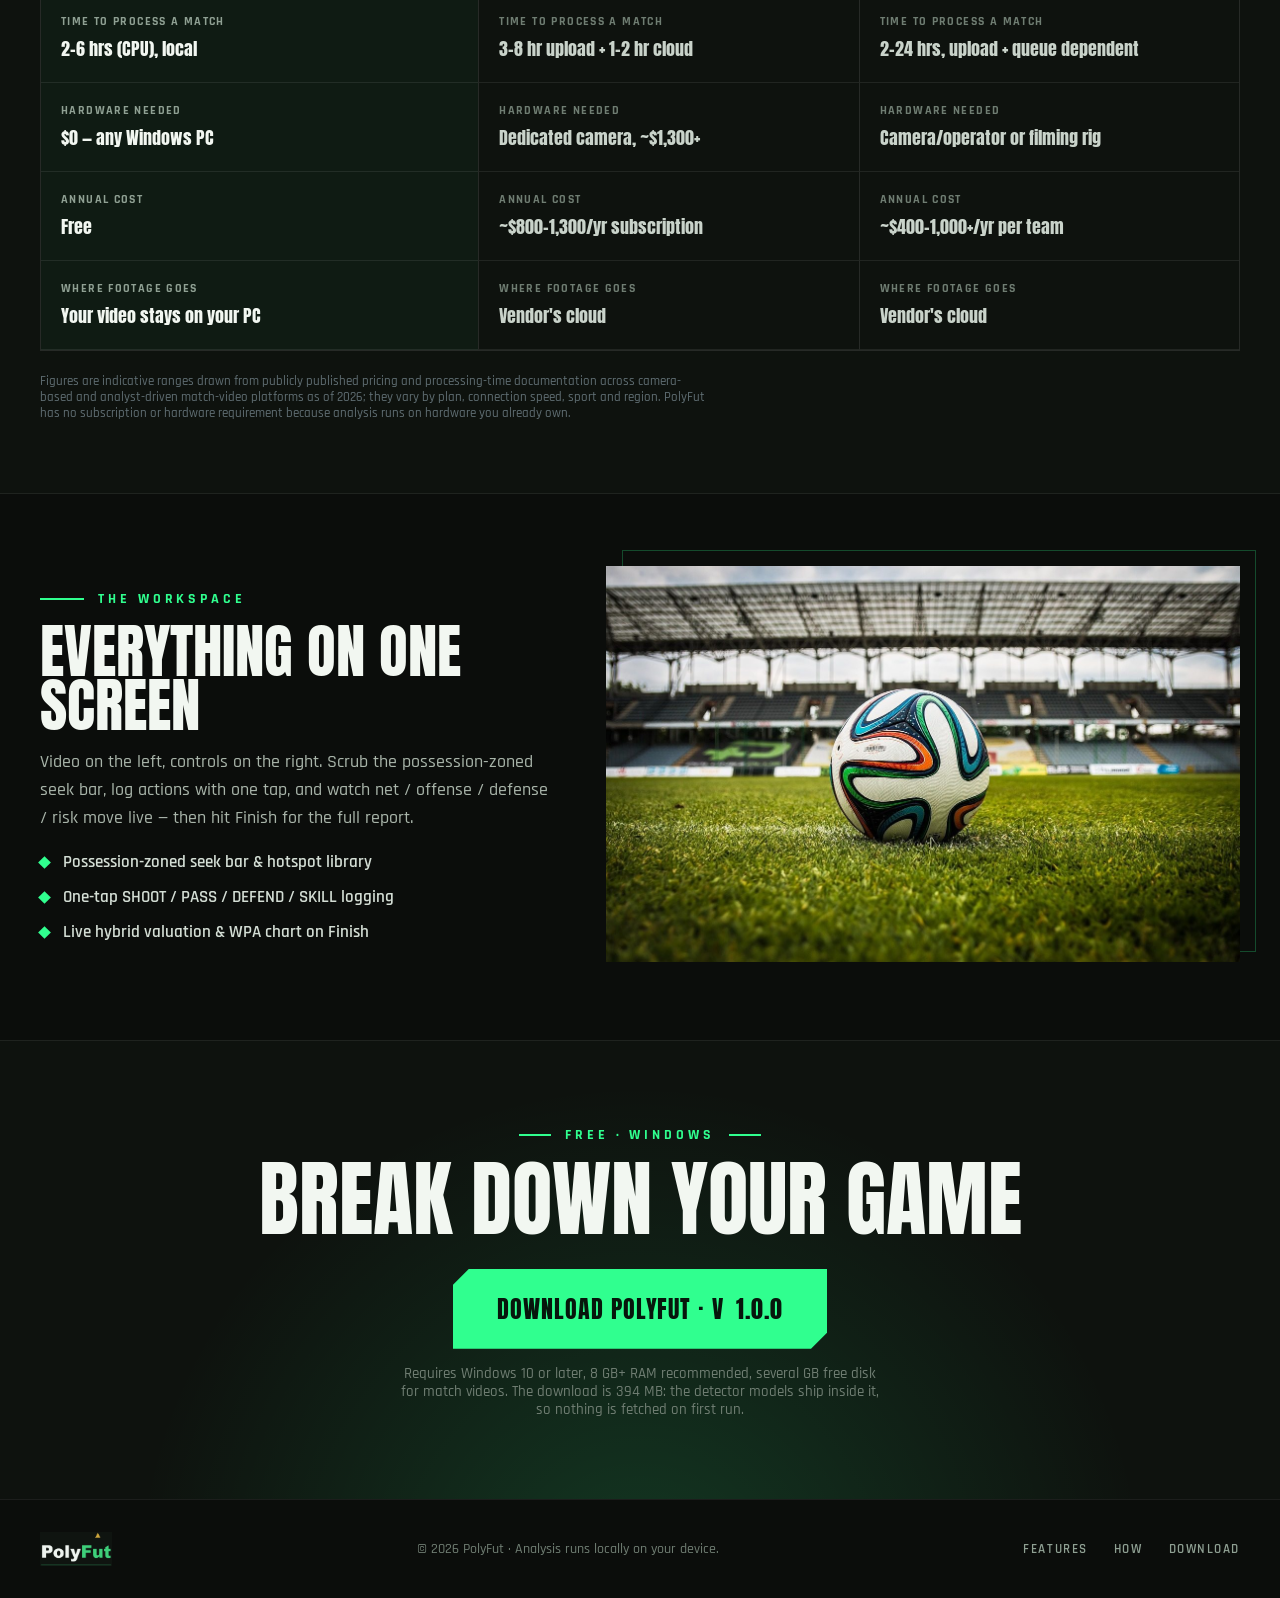
==== commit e39ba27f: "Reword the download section" ====
--- a/website/index.html
+++ b/website/index.html
@@ -4,7 +4,7 @@
     <meta charset="UTF-8">
     <meta name="viewport" content="width=device-width, initial-scale=1.0">
     <title>PolyFut — Analyse your performances now</title>
-    <meta name="description" content="Upload your match video. PolyFut finds where your team had the ball, locally on your PC. No cloud upload.">
+    <meta name="description" content="Upload your match video. PolyFut finds where you touched the ball, locally on your PC.">
     <link rel="icon" href="assets/polyfut-icon.png" type="image/png">
     <link rel="preconnect" href="https://fonts.googleapis.com">
     <link rel="preconnect" href="https://fonts.gstatic.com" crossorigin>
@@ -174,7 +174,7 @@
         <div style="padding: 22px 24px 26px;">
           <span style="font-family: Anton, sans-serif; font-size: 22px; color: rgb(48, 255, 143);">03</span>
           <h3 style="font-family: Anton, sans-serif; font-weight: 400; text-transform: uppercase; font-size: 28px; letter-spacing: 0.02em; margin: 8px 0px 10px;">Scout report</h3>
-          <p style="margin: 0px; color: rgb(168, 180, 169); font-size: 16.5px; line-height: 1.55; font-weight: 500;">Get an AI summary with no setup — your match stats are sent only when you ask for a report, plus a few still frames during setup to read the teams’ kit colours. Your video itself never leaves your machine. The report is sent only when you ask for it; the kit-colour stills are sent automatically, once per video.</p>
+          <p style="margin: 0px; color: rgb(168, 180, 169); font-size: 16.5px; line-height: 1.55; font-weight: 500;">Get an AI summary with no setup — Statistically-backed feedback paired, training suggestions with player archetype analysis.</p>
         </div>
       </article>
     </div>
@@ -330,7 +330,7 @@
         <span style="font-weight: 700; font-size: 14px; letter-spacing: 0.28em; text-transform: uppercase; color: rgb(48, 255, 143);">Free · Windows</span>
         <span style="width: 32px; height: 2px; background: rgb(48, 255, 143); display: block;"></span>
       </div>
-      <h2 style="font-family: Anton, sans-serif; font-weight: 400; text-transform: uppercase; font-size: clamp(46px, 6.5vw, 104px); line-height: 0.9; margin: 0px;">Ready to break<br>down your game?</h2>
+      <h2 style="font-family: Anton, sans-serif; font-weight: 400; text-transform: uppercase; font-size: clamp(46px, 6.5vw, 104px); line-height: 0.9; margin: 0px;">Break Down Your Game</h2>
       <div style="display: flex; flex-direction: column; align-items: center; gap: 16px; margin-top: 32px;">
         <a href="https://github.com/1010yrneh/PolyFut/releases/download/v1.0.0/PolyFut-Setup-1.0.0.exe" class="pf-cta" style="display: inline-flex; align-items: center; gap: 12px; background: rgb(48, 255, 143); color: rgb(7, 22, 12); font-family: Anton, sans-serif; font-size: 24px; letter-spacing: 0.04em; text-transform: uppercase; padding: 22px 44px; text-decoration: none; clip-path: polygon(16px 0px, 100% 0px, 100% calc(100% - 16px), calc(100% - 16px) 100%, 0px 100%, 0px 16px);">Download PolyFut · v<span id="pf-version">1.0.0</span></a>
         <p style="margin: 0px; color: rgb(111, 125, 114); font-size: 14.5px; font-weight: 500; max-width: 60ch;">Requires Windows 10 or later, 8&nbsp;GB+ RAM recommended, several GB free disk for match videos. The download is 394&nbsp;MB: the detector models ship inside it, so nothing is fetched on first run.</p>
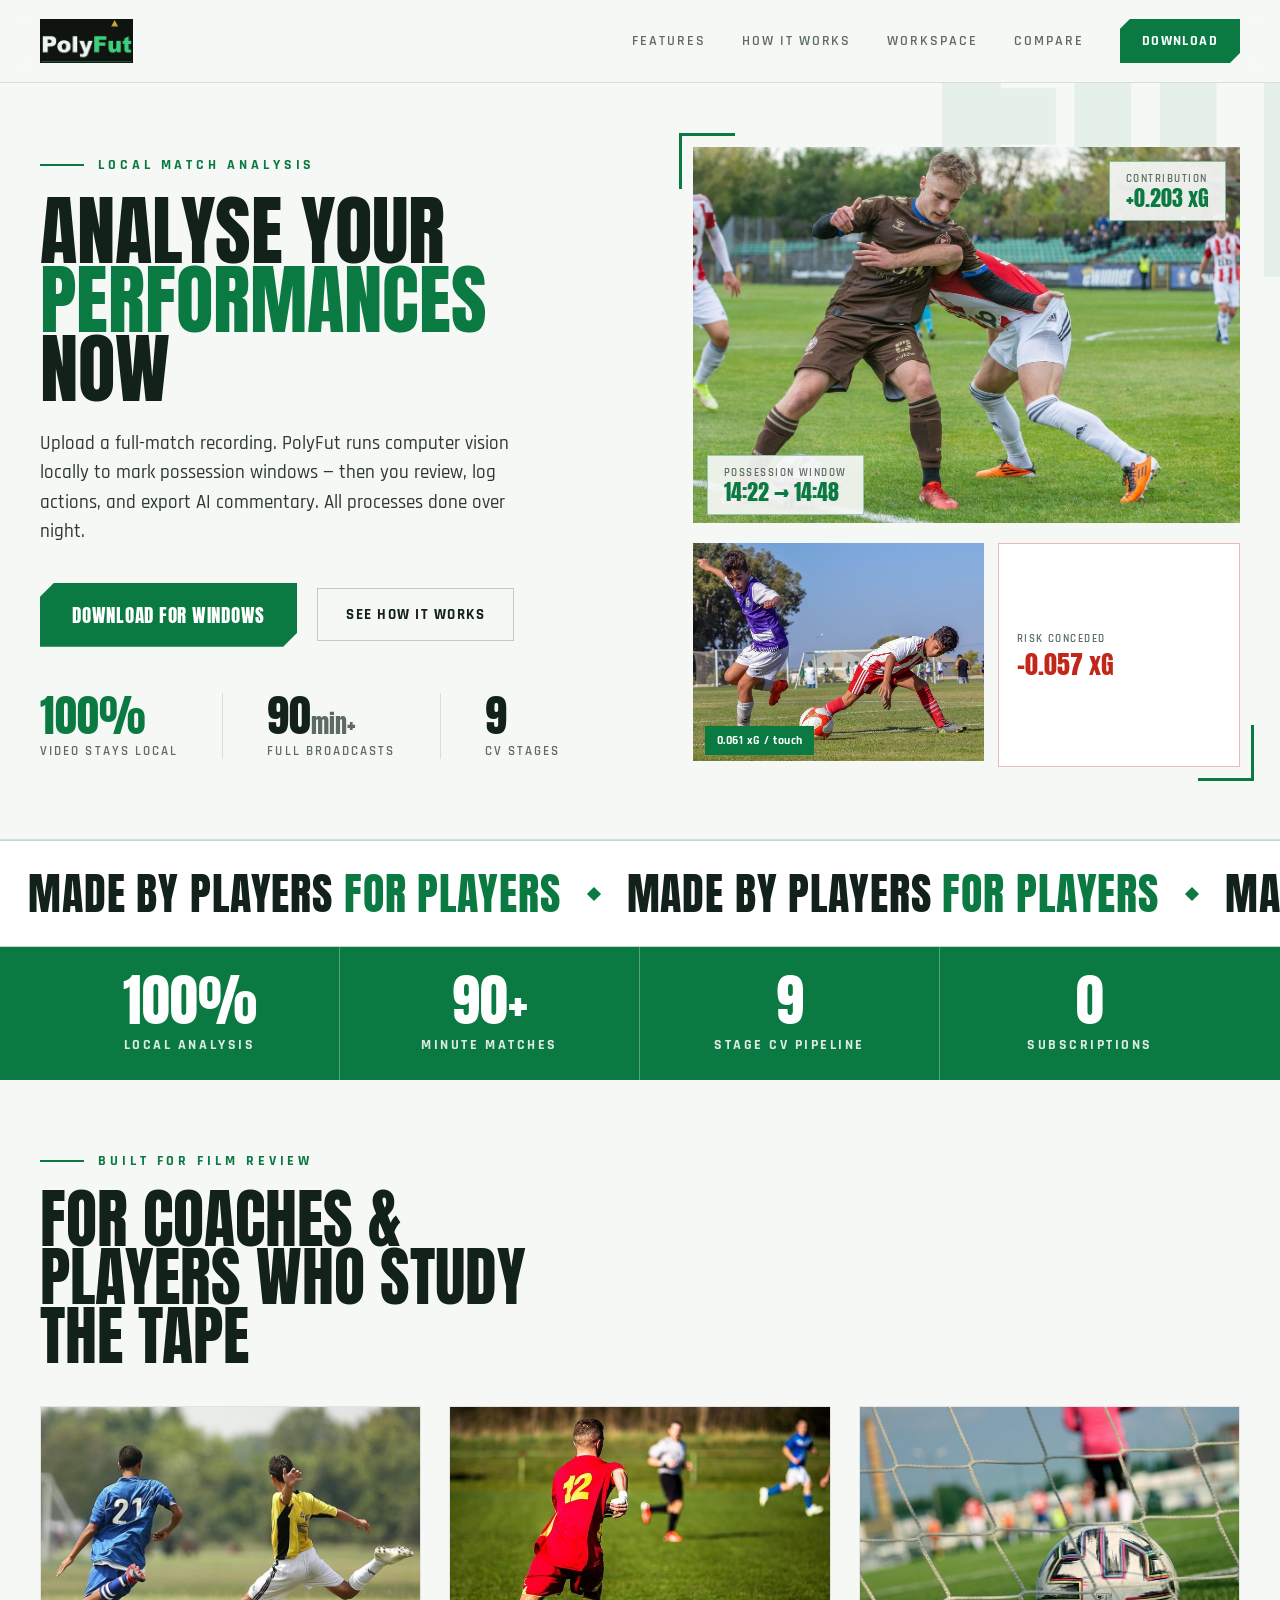
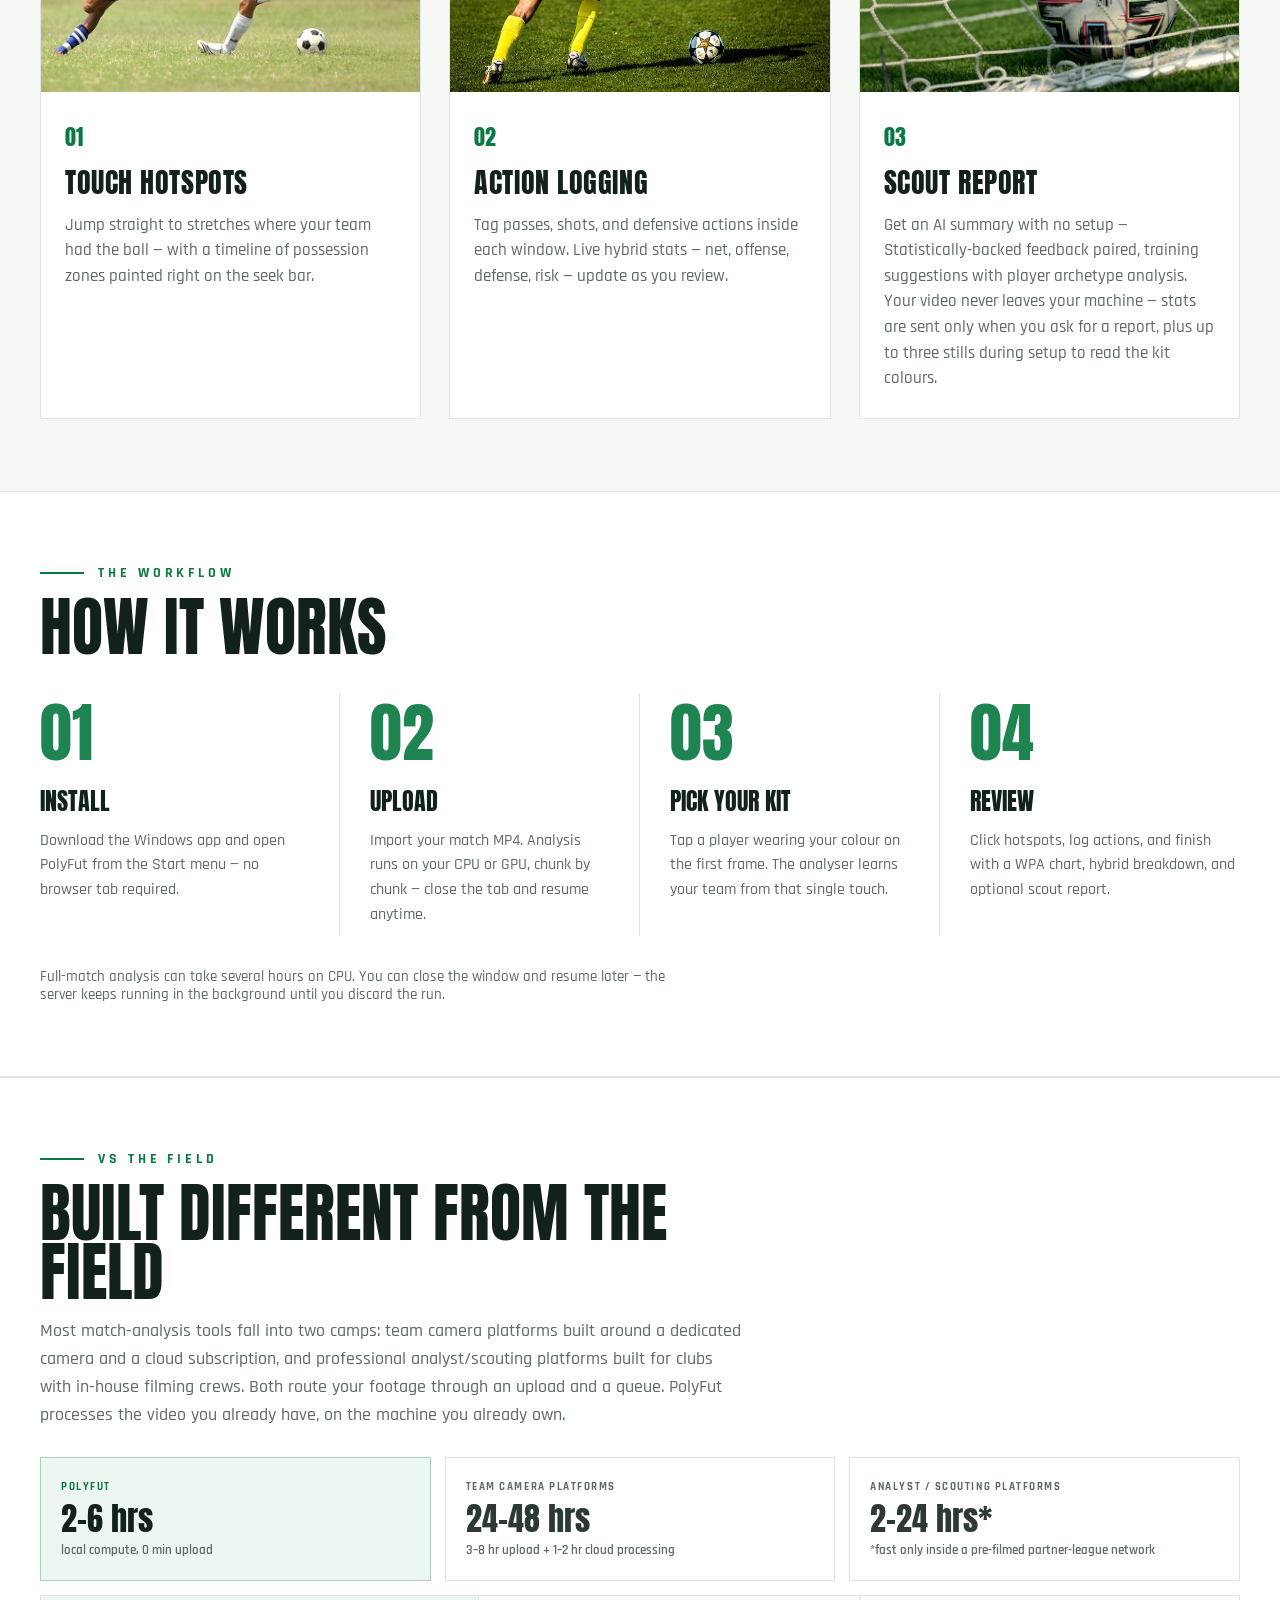
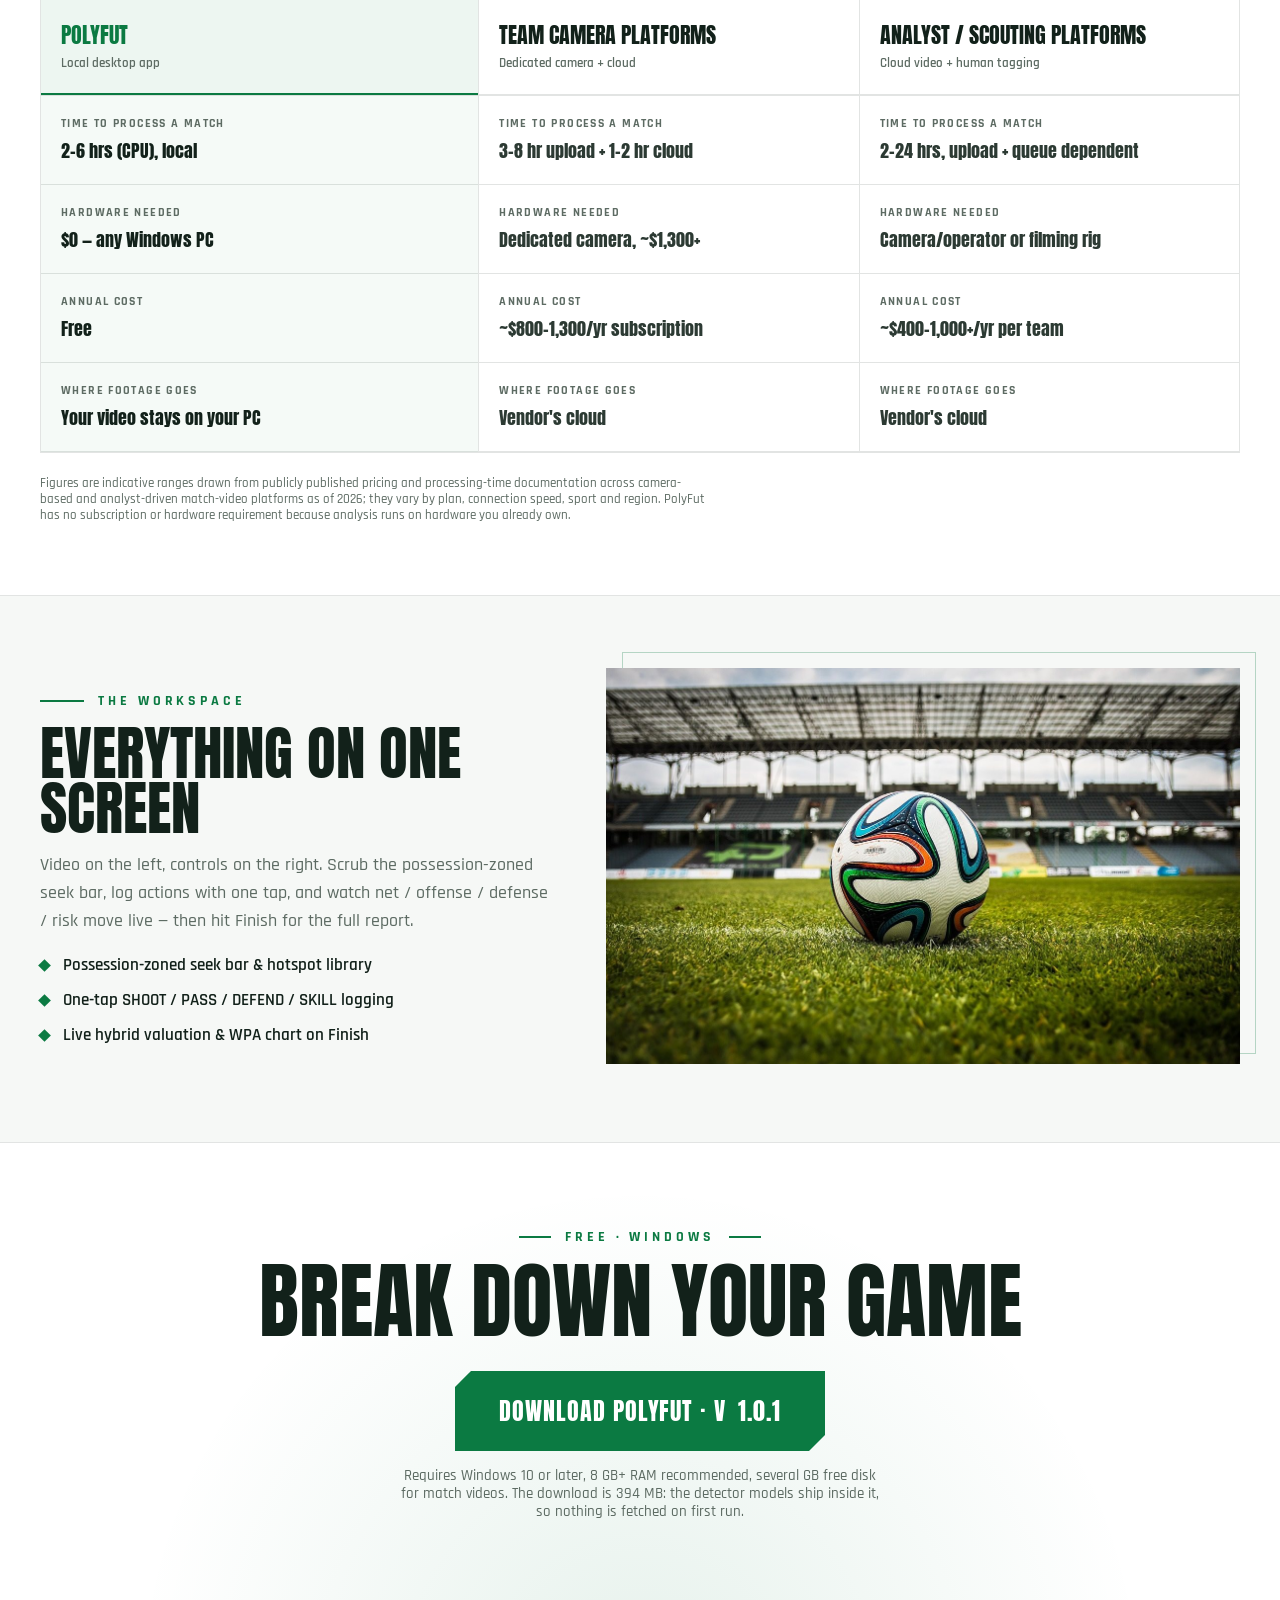
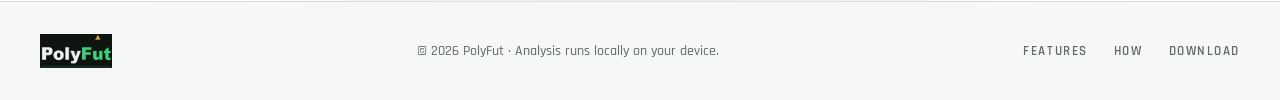
==== commit bb3f97c1: "Say again what leaves the machine The Scout report card was reworded in e39ba27 and the disclosure w" ====
--- a/website/index.html
+++ b/website/index.html
@@ -12,8 +12,8 @@
     <link rel="stylesheet" href="style.css">
 </head>
 <body>
-<div style="background: rgb(11, 13, 11); color: rgb(242, 247, 241); font-family: Rajdhani, system-ui, sans-serif; min-height: 100vh; overflow-x: hidden;">
-  <header style="position: sticky; top: 0px; z-index: 50; background: rgba(11, 13, 11, 0.82); backdrop-filter: blur(12px); border-bottom: 1px solid rgba(255, 255, 255, 0.07);">
+<div style="background: #f6f8f6; color: #12211a; font-family: Rajdhani, system-ui, sans-serif; min-height: 100vh; overflow-x: hidden;">
+  <header style="position: sticky; top: 0px; z-index: 50; background: rgba(246, 248, 246, 0.86); backdrop-filter: blur(12px); border-bottom: 1px solid rgba(18, 33, 26, 0.12);">
     <div style="max-width: 1280px; margin: 0px auto; padding: 0px 40px; height: 82px; display: flex; align-items: center; justify-content: space-between;">
       <a href="#top" style="display: flex; align-items: center; text-decoration: none;">
         <img src="assets/logo.png" alt="PolyFut" style="display: block; height: 44px; width: auto;">
@@ -23,110 +23,110 @@
         <a href="#how" class="pf-link" style="font-weight: 600; font-size: 14px; letter-spacing: 0.14em; text-transform: uppercase;">How it works</a>
         <a href="#showcase" class="pf-link" style="font-weight: 600; font-size: 14px; letter-spacing: 0.14em; text-transform: uppercase;">Workspace</a>
         <a href="#compare" class="pf-link" style="font-weight: 600; font-size: 14px; letter-spacing: 0.14em; text-transform: uppercase;">Compare</a>
-        <a href="#download" class="pf-cta" style="display: inline-flex; align-items: center; background: rgb(48, 255, 143); color: rgb(7, 22, 12); font-weight: 700; font-size: 14px; letter-spacing: 0.1em; text-transform: uppercase; padding: 13px 22px; text-decoration: none; clip-path: polygon(10px 0px, 100% 0px, 100% calc(100% - 10px), calc(100% - 10px) 100%, 0px 100%, 0px 10px);">Download</a>
+        <a href="#download" class="pf-cta" style="display: inline-flex; align-items: center; background: #0b7a42; color: #ffffff; font-weight: 700; font-size: 14px; letter-spacing: 0.1em; text-transform: uppercase; padding: 13px 22px; text-decoration: none; clip-path: polygon(10px 0px, 100% 0px, 100% calc(100% - 10px), calc(100% - 10px) 100%, 0px 100%, 0px 10px);">Download</a>
       </nav>
     </div>
   </header>
   <div id="top"></div>
-  <section style="position: relative; overflow: hidden; border-bottom: 1px solid rgba(255, 255, 255, 0.07);">
-    <div style="position: absolute; top: -120px; right: -80px; font-family: Anton, sans-serif; font-size: 340px; line-height: 1; color: rgba(48, 255, 143, 0.05); text-transform: uppercase; pointer-events: none; user-select: none;">FUT</div>
+  <section style="position: relative; overflow: hidden; border-bottom: 1px solid rgba(18, 33, 26, 0.12);">
+    <div style="position: absolute; top: -120px; right: -80px; font-family: Anton, sans-serif; font-size: 340px; line-height: 1; color: rgba(11, 122, 66, 0.07); text-transform: uppercase; pointer-events: none; user-select: none;">FUT</div>
     <div style="max-width: 1280px; margin: 0px auto; padding: 64px 40px 72px; display: grid; grid-template-columns: 1.05fr 0.95fr; gap: 48px; align-items: center;">
       <div style="position: relative; z-index: 2;">
         <div style="display: flex; align-items: center; gap: 14px; margin-bottom: 22px;">
-          <span style="width: 44px; height: 2px; background: rgb(48, 255, 143); display: block;"></span>
-          <span style="font-weight: 700; font-size: 14px; letter-spacing: 0.28em; text-transform: uppercase; color: rgb(48, 255, 143);">Local match analysis</span>
+          <span style="width: 44px; height: 2px; background: #0b7a42; display: block;"></span>
+          <span style="font-weight: 700; font-size: 14px; letter-spacing: 0.28em; text-transform: uppercase; color: #0b7a42;">Local match analysis</span>
         </div>
         <h1 style="font-family: Anton, sans-serif; font-weight: 400; text-transform: uppercase; font-size: clamp(48px, 6vw, 104px); line-height: 0.9; margin: 0px; max-width: 13ch;">
-          Analyse your <span style="color: rgb(48, 255, 143);">performances</span> now
+          Analyse your <span style="color: #0b7a42;">performances</span> now
         </h1>
-        <p style="max-width: 48ch; margin: 26px 0px 0px; font-size: 19px; line-height: 1.55; color: rgb(184, 196, 186); font-weight: 500;">
+        <p style="max-width: 48ch; margin: 26px 0px 0px; font-size: 19px; line-height: 1.55; color: #2c3a33; font-weight: 500;">
           Upload a full-match recording. PolyFut runs computer vision locally to mark possession windows — then you review, log actions, and export AI commentary. All processes done over night.
         </p>
         <div style="display: flex; align-items: center; gap: 20px; margin-top: 36px; flex-wrap: wrap;">
-          <a href="#download" class="pf-cta" style="display: inline-flex; align-items: center; background: rgb(48, 255, 143); color: rgb(7, 22, 12); font-family: Anton, sans-serif; font-size: 19px; letter-spacing: 0.04em; text-transform: uppercase; padding: 18px 32px; text-decoration: none; clip-path: polygon(14px 0px, 100% 0px, 100% calc(100% - 14px), calc(100% - 14px) 100%, 0px 100%, 0px 14px);">Download for Windows</a>
-          <a href="#how" class="pf-ghost" style="display: inline-flex; align-items: center; border: 1.5px solid rgba(255, 255, 255, 0.22); color: rgb(242, 247, 241); font-weight: 700; font-size: 15px; letter-spacing: 0.1em; text-transform: uppercase; padding: 16px 28px; text-decoration: none;">See how it works</a>
+          <a href="#download" class="pf-cta" style="display: inline-flex; align-items: center; background: #0b7a42; color: #ffffff; font-family: Anton, sans-serif; font-size: 19px; letter-spacing: 0.04em; text-transform: uppercase; padding: 18px 32px; text-decoration: none; clip-path: polygon(14px 0px, 100% 0px, 100% calc(100% - 14px), calc(100% - 14px) 100%, 0px 100%, 0px 14px);">Download for Windows</a>
+          <a href="#how" class="pf-ghost" style="display: inline-flex; align-items: center; border: 1.5px solid rgba(18, 33, 26, 0.22); color: #12211a; font-weight: 700; font-size: 15px; letter-spacing: 0.1em; text-transform: uppercase; padding: 16px 28px; text-decoration: none;">See how it works</a>
         </div>
         <div style="display: flex; gap: 44px; margin-top: 46px;">
           <div>
-            <div style="font-family: Anton, sans-serif; font-size: 44px; color: rgb(48, 255, 143); line-height: 1;">100%</div>
-            <div style="font-weight: 600; font-size: 13px; letter-spacing: 0.16em; text-transform: uppercase; color: rgb(143, 160, 147); margin-top: 6px;">Video stays local</div>
-          </div>
-          <div style="width: 1px; background: rgba(255, 255, 255, 0.12);"></div>
+            <div style="font-family: Anton, sans-serif; font-size: 44px; color: #0b7a42; line-height: 1;">100%</div>
+            <div style="font-weight: 600; font-size: 13px; letter-spacing: 0.16em; text-transform: uppercase; color: #5d6b63; margin-top: 6px;">Video stays local</div>
+          </div>
+          <div style="width: 1px; background: rgba(18, 33, 26, 0.12);"></div>
           <div>
-            <div style="font-family: Anton, sans-serif; font-size: 44px; color: rgb(242, 247, 241); line-height: 1;">90<span style="font-size: 24px; color: rgb(143, 160, 147);">min+</span></div>
-            <div style="font-weight: 600; font-size: 13px; letter-spacing: 0.16em; text-transform: uppercase; color: rgb(143, 160, 147); margin-top: 6px;">Full broadcasts</div>
-          </div>
-          <div style="width: 1px; background: rgba(255, 255, 255, 0.12);"></div>
+            <div style="font-family: Anton, sans-serif; font-size: 44px; color: #12211a; line-height: 1;">90<span style="font-size: 24px; color: #5d6b63;">min+</span></div>
+            <div style="font-weight: 600; font-size: 13px; letter-spacing: 0.16em; text-transform: uppercase; color: #5d6b63; margin-top: 6px;">Full broadcasts</div>
+          </div>
+          <div style="width: 1px; background: rgba(18, 33, 26, 0.12);"></div>
           <div>
-            <div style="font-family: Anton, sans-serif; font-size: 44px; color: rgb(242, 247, 241); line-height: 1;">9</div>
-            <div style="font-weight: 600; font-size: 13px; letter-spacing: 0.16em; text-transform: uppercase; color: rgb(143, 160, 147); margin-top: 6px;">CV stages</div>
+            <div style="font-family: Anton, sans-serif; font-size: 44px; color: #12211a; line-height: 1;">9</div>
+            <div style="font-weight: 600; font-size: 13px; letter-spacing: 0.16em; text-transform: uppercase; color: #5d6b63; margin-top: 6px;">CV stages</div>
           </div>
         </div>
       </div>
       <div style="position: relative; z-index: 2;">
-        <div style="position: absolute; top: -14px; left: -14px; width: 56px; height: 56px; border-top: 3px solid rgb(48, 255, 143); border-left: 3px solid rgb(48, 255, 143); z-index: 3; pointer-events: none;"></div>
-        <div style="position: absolute; bottom: -14px; right: -14px; width: 56px; height: 56px; border-bottom: 3px solid rgb(48, 255, 143); border-right: 3px solid rgb(48, 255, 143); z-index: 3; pointer-events: none;"></div>
+        <div style="position: absolute; top: -14px; left: -14px; width: 56px; height: 56px; border-top: 3px solid #0b7a42; border-left: 3px solid #0b7a42; z-index: 3; pointer-events: none;"></div>
+        <div style="position: absolute; bottom: -14px; right: -14px; width: 56px; height: 56px; border-bottom: 3px solid #0b7a42; border-right: 3px solid #0b7a42; z-index: 3; pointer-events: none;"></div>
         <div style="display: flex; flex-direction: column; gap: 14px;">
           <div style="position: relative;">
             <img id="pf-hero-b" src="assets/hero-1.jpg" alt="Drop a player / action photo" style="width: 100%; aspect-ratio: 16 / 11; object-fit: cover;" loading="lazy">
-            <div style="position: absolute; top: 14px; right: 14px; background: rgba(11, 13, 11, 0.92); border: 1px solid rgba(48, 255, 143, 0.5); padding: 10px 16px;">
-              <div style="font-weight: 600; font-size: 10.5px; letter-spacing: 0.14em; text-transform: uppercase; color: rgb(143, 160, 147);">Contribution</div>
-              <div style="font-family: Anton, sans-serif; font-size: 22px; color: rgb(48, 255, 143); line-height: 1.1;">+0.203 xG</div>
+            <div style="position: absolute; top: 14px; right: 14px; background: rgba(246, 248, 246, 0.92); border: 1px solid rgba(11, 122, 66, 0.45); padding: 10px 16px;">
+              <div style="font-weight: 600; font-size: 10.5px; letter-spacing: 0.14em; text-transform: uppercase; color: #5d6b63;">Contribution</div>
+              <div style="font-family: Anton, sans-serif; font-size: 22px; color: #0b7a42; line-height: 1.1;">+0.203 xG</div>
             </div>
-            <div style="position: absolute; left: 14px; bottom: 14px; background: rgba(11, 13, 11, 0.92); border: 1px solid rgba(48, 255, 143, 0.4); padding: 10px 16px;">
-              <div style="font-weight: 600; font-size: 10.5px; letter-spacing: 0.14em; text-transform: uppercase; color: rgb(143, 160, 147);">Possession window</div>
-              <div style="font-family: Anton, sans-serif; font-size: 22px; color: rgb(48, 255, 143); line-height: 1.1;">14:22 → 14:48</div>
+            <div style="position: absolute; left: 14px; bottom: 14px; background: rgba(246, 248, 246, 0.92); border: 1px solid rgba(11, 122, 66, 0.35); padding: 10px 16px;">
+              <div style="font-weight: 600; font-size: 10.5px; letter-spacing: 0.14em; text-transform: uppercase; color: #5d6b63;">Possession window</div>
+              <div style="font-family: Anton, sans-serif; font-size: 22px; color: #0b7a42; line-height: 1.1;">14:22 → 14:48</div>
             </div>
           </div>
           <div style="display: grid; grid-template-columns: 1.2fr 1fr; gap: 14px;">
             <div style="position: relative;">
               <img id="pf-hero-b2" src="assets/hero-2.jpg" alt="Drop a second action photo" style="width: 100%; aspect-ratio: 16 / 12; object-fit: cover;" loading="lazy">
-              <div style="position: absolute; left: 12px; bottom: 12px; background: rgb(48, 255, 143); color: rgb(7, 22, 12); font-weight: 700; font-size: 12px; letter-spacing: 0.04em; padding: 7px 12px;">0.061 xG / touch</div>
+              <div style="position: absolute; left: 12px; bottom: 12px; background: #0b7a42; color: #ffffff; font-weight: 700; font-size: 12px; letter-spacing: 0.04em; padding: 7px 12px;">0.061 xG / touch</div>
             </div>
-            <div style="background: rgb(17, 21, 15); border: 1px solid rgba(255, 90, 90, 0.35); display: flex; flex-direction: column; justify-content: center; padding: 16px 18px;">
-              <div style="font-weight: 600; font-size: 10.5px; letter-spacing: 0.14em; text-transform: uppercase; color: rgb(143, 160, 147);">Risk conceded</div>
-              <div style="font-family: Anton, sans-serif; font-size: 26px; color: rgb(255, 106, 106); line-height: 1.1; margin-top: 4px;">−0.057 xG</div>
+            <div style="background: #ffffff; border: 1px solid rgba(193, 40, 28, 0.32); display: flex; flex-direction: column; justify-content: center; padding: 16px 18px;">
+              <div style="font-weight: 600; font-size: 10.5px; letter-spacing: 0.14em; text-transform: uppercase; color: #5d6b63;">Risk conceded</div>
+              <div style="font-family: Anton, sans-serif; font-size: 26px; color: #c1281c; line-height: 1.1; margin-top: 4px;">−0.057 xG</div>
             </div>
           </div>
         </div>
       </div>
     </div>
   </section>
-  <section style="background: rgb(14, 18, 14); border-top: 1px solid rgba(48, 255, 143, 0.25); border-bottom: 1px solid rgba(48, 255, 143, 0.25); overflow: hidden; padding: 20px 0px;">
+  <section style="background: #ffffff; border-top: 1px solid rgba(11, 122, 66, 0.28); border-bottom: 1px solid rgba(11, 122, 66, 0.28); overflow: hidden; padding: 20px 0px;">
     <div class="pf-marquee-track">
       <span style="display: flex; align-items: center; flex: 0 0 auto;">
-        <span style="font-family: Anton, sans-serif; font-size: clamp(26px, 3.4vw, 46px); text-transform: uppercase; letter-spacing: 0.02em; color: rgb(242, 247, 241); padding: 0px 28px; white-space: nowrap;">Made by players <span style="color: rgb(48, 255, 143);">for players</span></span>
-        <span style="width: 10px; height: 10px; background: rgb(48, 255, 143); transform: rotate(45deg); flex: 0 0 auto;"></span>
-        <span style="font-family: Anton, sans-serif; font-size: clamp(26px, 3.4vw, 46px); text-transform: uppercase; letter-spacing: 0.02em; color: rgb(242, 247, 241); padding: 0px 28px; white-space: nowrap;">Made by players <span style="color: rgb(48, 255, 143);">for players</span></span>
-        <span style="width: 10px; height: 10px; background: rgb(48, 255, 143); transform: rotate(45deg); flex: 0 0 auto;"></span>
-        <span style="font-family: Anton, sans-serif; font-size: clamp(26px, 3.4vw, 46px); text-transform: uppercase; letter-spacing: 0.02em; color: rgb(242, 247, 241); padding: 0px 28px; white-space: nowrap;">Made by players <span style="color: rgb(48, 255, 143);">for players</span></span>
-        <span style="width: 10px; height: 10px; background: rgb(48, 255, 143); transform: rotate(45deg); flex: 0 0 auto;"></span>
-        <span style="font-family: Anton, sans-serif; font-size: clamp(26px, 3.4vw, 46px); text-transform: uppercase; letter-spacing: 0.02em; color: rgb(242, 247, 241); padding: 0px 28px; white-space: nowrap;">Made by players <span style="color: rgb(48, 255, 143);">for players</span></span>
-        <span style="width: 10px; height: 10px; background: rgb(48, 255, 143); transform: rotate(45deg); flex: 0 0 auto;"></span>
+        <span style="font-family: Anton, sans-serif; font-size: clamp(26px, 3.4vw, 46px); text-transform: uppercase; letter-spacing: 0.02em; color: #12211a; padding: 0px 28px; white-space: nowrap;">Made by players <span style="color: #0b7a42;">for players</span></span>
+        <span style="width: 10px; height: 10px; background: #0b7a42; transform: rotate(45deg); flex: 0 0 auto;"></span>
+        <span style="font-family: Anton, sans-serif; font-size: clamp(26px, 3.4vw, 46px); text-transform: uppercase; letter-spacing: 0.02em; color: #12211a; padding: 0px 28px; white-space: nowrap;">Made by players <span style="color: #0b7a42;">for players</span></span>
+        <span style="width: 10px; height: 10px; background: #0b7a42; transform: rotate(45deg); flex: 0 0 auto;"></span>
+        <span style="font-family: Anton, sans-serif; font-size: clamp(26px, 3.4vw, 46px); text-transform: uppercase; letter-spacing: 0.02em; color: #12211a; padding: 0px 28px; white-space: nowrap;">Made by players <span style="color: #0b7a42;">for players</span></span>
+        <span style="width: 10px; height: 10px; background: #0b7a42; transform: rotate(45deg); flex: 0 0 auto;"></span>
+        <span style="font-family: Anton, sans-serif; font-size: clamp(26px, 3.4vw, 46px); text-transform: uppercase; letter-spacing: 0.02em; color: #12211a; padding: 0px 28px; white-space: nowrap;">Made by players <span style="color: #0b7a42;">for players</span></span>
+        <span style="width: 10px; height: 10px; background: #0b7a42; transform: rotate(45deg); flex: 0 0 auto;"></span>
       </span>
       <span aria-hidden="true" style="display: flex; align-items: center; flex: 0 0 auto;">
-        <span style="font-family: Anton, sans-serif; font-size: clamp(26px, 3.4vw, 46px); text-transform: uppercase; letter-spacing: 0.02em; color: rgb(242, 247, 241); padding: 0px 28px; white-space: nowrap;">Made by players <span style="color: rgb(48, 255, 143);">for players</span></span>
-        <span style="width: 10px; height: 10px; background: rgb(48, 255, 143); transform: rotate(45deg); flex: 0 0 auto;"></span>
-        <span style="font-family: Anton, sans-serif; font-size: clamp(26px, 3.4vw, 46px); text-transform: uppercase; letter-spacing: 0.02em; color: rgb(242, 247, 241); padding: 0px 28px; white-space: nowrap;">Made by players <span style="color: rgb(48, 255, 143);">for players</span></span>
-        <span style="width: 10px; height: 10px; background: rgb(48, 255, 143); transform: rotate(45deg); flex: 0 0 auto;"></span>
-        <span style="font-family: Anton, sans-serif; font-size: clamp(26px, 3.4vw, 46px); text-transform: uppercase; letter-spacing: 0.02em; color: rgb(242, 247, 241); padding: 0px 28px; white-space: nowrap;">Made by players <span style="color: rgb(48, 255, 143);">for players</span></span>
-        <span style="width: 10px; height: 10px; background: rgb(48, 255, 143); transform: rotate(45deg); flex: 0 0 auto;"></span>
-        <span style="font-family: Anton, sans-serif; font-size: clamp(26px, 3.4vw, 46px); text-transform: uppercase; letter-spacing: 0.02em; color: rgb(242, 247, 241); padding: 0px 28px; white-space: nowrap;">Made by players <span style="color: rgb(48, 255, 143);">for players</span></span>
-        <span style="width: 10px; height: 10px; background: rgb(48, 255, 143); transform: rotate(45deg); flex: 0 0 auto;"></span>
+        <span style="font-family: Anton, sans-serif; font-size: clamp(26px, 3.4vw, 46px); text-transform: uppercase; letter-spacing: 0.02em; color: #12211a; padding: 0px 28px; white-space: nowrap;">Made by players <span style="color: #0b7a42;">for players</span></span>
+        <span style="width: 10px; height: 10px; background: #0b7a42; transform: rotate(45deg); flex: 0 0 auto;"></span>
+        <span style="font-family: Anton, sans-serif; font-size: clamp(26px, 3.4vw, 46px); text-transform: uppercase; letter-spacing: 0.02em; color: #12211a; padding: 0px 28px; white-space: nowrap;">Made by players <span style="color: #0b7a42;">for players</span></span>
+        <span style="width: 10px; height: 10px; background: #0b7a42; transform: rotate(45deg); flex: 0 0 auto;"></span>
+        <span style="font-family: Anton, sans-serif; font-size: clamp(26px, 3.4vw, 46px); text-transform: uppercase; letter-spacing: 0.02em; color: #12211a; padding: 0px 28px; white-space: nowrap;">Made by players <span style="color: #0b7a42;">for players</span></span>
+        <span style="width: 10px; height: 10px; background: #0b7a42; transform: rotate(45deg); flex: 0 0 auto;"></span>
+        <span style="font-family: Anton, sans-serif; font-size: clamp(26px, 3.4vw, 46px); text-transform: uppercase; letter-spacing: 0.02em; color: #12211a; padding: 0px 28px; white-space: nowrap;">Made by players <span style="color: #0b7a42;">for players</span></span>
+        <span style="width: 10px; height: 10px; background: #0b7a42; transform: rotate(45deg); flex: 0 0 auto;"></span>
       </span>
     </div>
   </section>
-  <section style="background: rgb(48, 255, 143); color: rgb(7, 22, 12);">
+  <section style="background: #0b7a42; color: #ffffff;">
     <div style="max-width: 1280px; margin: 0px auto; padding: 0px 40px; display: grid; grid-template-columns: repeat(4, 1fr);">
-      <div style="padding: 26px 24px; text-align: center; border-right: 1px solid rgba(7, 22, 12, 0.18);">
+      <div style="padding: 26px 24px; text-align: center; border-right: 1px solid rgba(255, 255, 255, 0.30);">
         <div style="font-family: Anton, sans-serif; font-size: clamp(40px, 4.4vw, 66px); line-height: 1;">100%</div>
         <div style="font-weight: 700; font-size: 14px; letter-spacing: 0.18em; text-transform: uppercase; margin-top: 6px; opacity: 0.85;">Local analysis</div>
       </div>
-      <div style="padding: 26px 24px; text-align: center; border-right: 1px solid rgba(7, 22, 12, 0.18);">
+      <div style="padding: 26px 24px; text-align: center; border-right: 1px solid rgba(255, 255, 255, 0.30);">
         <div style="font-family: Anton, sans-serif; font-size: clamp(40px, 4.4vw, 66px); line-height: 1;">90+</div>
         <div style="font-weight: 700; font-size: 14px; letter-spacing: 0.18em; text-transform: uppercase; margin-top: 6px; opacity: 0.85;">Minute matches</div>
       </div>
-      <div style="padding: 26px 24px; text-align: center; border-right: 1px solid rgba(7, 22, 12, 0.18);">
+      <div style="padding: 26px 24px; text-align: center; border-right: 1px solid rgba(255, 255, 255, 0.30);">
         <div style="font-family: Anton, sans-serif; font-size: clamp(40px, 4.4vw, 66px); line-height: 1;">9</div>
         <div style="font-weight: 700; font-size: 14px; letter-spacing: 0.18em; text-transform: uppercase; margin-top: 6px; opacity: 0.85;">Stage CV pipeline</div>
       </div>
@@ -140,209 +140,209 @@
     <div style="display: flex; align-items: flex-end; justify-content: space-between; gap: 40px; margin-bottom: 40px; flex-wrap: wrap;">
       <div>
         <div style="display: flex; align-items: center; gap: 14px; margin-bottom: 20px;">
-          <span style="width: 44px; height: 2px; background: rgb(48, 255, 143); display: block;"></span>
-          <span style="font-weight: 700; font-size: 14px; letter-spacing: 0.28em; text-transform: uppercase; color: rgb(48, 255, 143);">Built for film review</span>
+          <span style="width: 44px; height: 2px; background: #0b7a42; display: block;"></span>
+          <span style="font-weight: 700; font-size: 14px; letter-spacing: 0.28em; text-transform: uppercase; color: #0b7a42;">Built for film review</span>
         </div>
         <h2 style="font-family: Anton, sans-serif; font-weight: 400; text-transform: uppercase; font-size: clamp(40px, 5vw, 80px); line-height: 0.92; margin: 0px; max-width: 16ch;">For coaches &amp; players who study the tape</h2>
       </div>
     </div>
     <div style="display: grid; grid-template-columns: repeat(3, 1fr); gap: 28px;">
-      <article class="pf-card" style="background: rgb(17, 21, 15); border: 1px solid rgba(255, 255, 255, 0.07); overflow: hidden;">
+      <article class="pf-card" style="background: #ffffff; border: 1px solid rgba(18, 33, 26, 0.12); overflow: hidden;">
         <div style="overflow: hidden;">
           <img id="pf-feat-1" class="pf-cardimg" src="assets/feature-hotspots.jpg" alt="Drop: seek-bar / hotspots" style="width: 100%; aspect-ratio: 4 / 3; object-fit: cover;" loading="lazy">
         </div>
         <div style="padding: 22px 24px 26px;">
-          <span style="font-family: Anton, sans-serif; font-size: 22px; color: rgb(48, 255, 143);">01</span>
+          <span style="font-family: Anton, sans-serif; font-size: 22px; color: #0b7a42;">01</span>
           <h3 style="font-family: Anton, sans-serif; font-weight: 400; text-transform: uppercase; font-size: 28px; letter-spacing: 0.02em; margin: 8px 0px 10px;">Touch hotspots</h3>
-          <p style="margin: 0px; color: rgb(168, 180, 169); font-size: 16.5px; line-height: 1.55; font-weight: 500;">Jump straight to stretches where your team had the ball — with a timeline of possession zones painted right on the seek bar.</p>
+          <p style="margin: 0px; color: #5d6b63; font-size: 16.5px; line-height: 1.55; font-weight: 500;">Jump straight to stretches where your team had the ball — with a timeline of possession zones painted right on the seek bar.</p>
         </div>
       </article>
-      <article class="pf-card" style="background: rgb(17, 21, 15); border: 1px solid rgba(255, 255, 255, 0.07); overflow: hidden;">
+      <article class="pf-card" style="background: #ffffff; border: 1px solid rgba(18, 33, 26, 0.12); overflow: hidden;">
         <div style="overflow: hidden;">
           <img id="pf-feat-2" class="pf-cardimg" src="assets/feature-logging.jpg" alt="Drop: action-logging UI" style="width: 100%; aspect-ratio: 4 / 3; object-fit: cover;" loading="lazy">
         </div>
         <div style="padding: 22px 24px 26px;">
-          <span style="font-family: Anton, sans-serif; font-size: 22px; color: rgb(48, 255, 143);">02</span>
+          <span style="font-family: Anton, sans-serif; font-size: 22px; color: #0b7a42;">02</span>
           <h3 style="font-family: Anton, sans-serif; font-weight: 400; text-transform: uppercase; font-size: 28px; letter-spacing: 0.02em; margin: 8px 0px 10px;">Action logging</h3>
-          <p style="margin: 0px; color: rgb(168, 180, 169); font-size: 16.5px; line-height: 1.55; font-weight: 500;">Tag passes, shots, and defensive actions inside each window. Live hybrid stats — net, offense, defense, risk — update as you review.</p>
+          <p style="margin: 0px; color: #5d6b63; font-size: 16.5px; line-height: 1.55; font-weight: 500;">Tag passes, shots, and defensive actions inside each window. Live hybrid stats — net, offense, defense, risk — update as you review.</p>
         </div>
       </article>
-      <article class="pf-card" style="background: rgb(17, 21, 15); border: 1px solid rgba(255, 255, 255, 0.07); overflow: hidden;">
+      <article class="pf-card" style="background: #ffffff; border: 1px solid rgba(18, 33, 26, 0.12); overflow: hidden;">
         <div style="overflow: hidden;">
           <img id="pf-feat-3" class="pf-cardimg" src="assets/feature-scout.jpg" alt="Drop: scout report" style="width: 100%; aspect-ratio: 4 / 3; object-fit: cover;" loading="lazy">
         </div>
         <div style="padding: 22px 24px 26px;">
-          <span style="font-family: Anton, sans-serif; font-size: 22px; color: rgb(48, 255, 143);">03</span>
+          <span style="font-family: Anton, sans-serif; font-size: 22px; color: #0b7a42;">03</span>
           <h3 style="font-family: Anton, sans-serif; font-weight: 400; text-transform: uppercase; font-size: 28px; letter-spacing: 0.02em; margin: 8px 0px 10px;">Scout report</h3>
-          <p style="margin: 0px; color: rgb(168, 180, 169); font-size: 16.5px; line-height: 1.55; font-weight: 500;">Get an AI summary with no setup — Statistically-backed feedback paired, training suggestions with player archetype analysis.</p>
+          <p style="margin: 0px; color: #5d6b63; font-size: 16.5px; line-height: 1.55; font-weight: 500;">Get an AI summary with no setup — Statistically-backed feedback paired, training suggestions with player archetype analysis. Your video never leaves your machine — stats are sent only when you ask for a report, plus up to three stills during setup to read the kit colours.</p>
         </div>
       </article>
     </div>
   </section>
-  <section id="how" style="background: rgb(14, 18, 14); border-top: 1px solid rgba(255, 255, 255, 0.07); border-bottom: 1px solid rgba(255, 255, 255, 0.07);">
+  <section id="how" style="background: #ffffff; border-top: 1px solid rgba(18, 33, 26, 0.12); border-bottom: 1px solid rgba(18, 33, 26, 0.12);">
     <div style="max-width: 1280px; margin: 0px auto; padding: 72px 40px;">
       <div style="display: flex; align-items: center; gap: 14px; margin-bottom: 16px;">
-        <span style="width: 44px; height: 2px; background: rgb(48, 255, 143); display: block;"></span>
-        <span style="font-weight: 700; font-size: 14px; letter-spacing: 0.28em; text-transform: uppercase; color: rgb(48, 255, 143);">The workflow</span>
+        <span style="width: 44px; height: 2px; background: #0b7a42; display: block;"></span>
+        <span style="font-weight: 700; font-size: 14px; letter-spacing: 0.28em; text-transform: uppercase; color: #0b7a42;">The workflow</span>
       </div>
       <h2 style="font-family: Anton, sans-serif; font-weight: 400; text-transform: uppercase; font-size: clamp(40px, 5vw, 80px); line-height: 0.92; margin: 0px 0px 36px;">How it works</h2>
       <div style="display: grid; grid-template-columns: repeat(4, 1fr); gap: 0px;">
-        <div style="padding: 8px 30px 8px 0px; border-right: 1px solid rgba(255, 255, 255, 0.09);">
-          <div style="font-family: Anton, sans-serif; font-size: 64px; color: rgba(48, 255, 143, 0.9); line-height: 1;">01</div>
+        <div style="padding: 8px 30px 8px 0px; border-right: 1px solid rgba(18, 33, 26, 0.12);">
+          <div style="font-family: Anton, sans-serif; font-size: 64px; color: rgba(11, 122, 66, 0.92); line-height: 1;">01</div>
           <h3 style="font-family: Anton, sans-serif; font-weight: 400; text-transform: uppercase; font-size: 24px; margin: 18px 0px 10px;">Install</h3>
-          <p style="margin: 0px; color: rgb(168, 180, 169); font-size: 16px; line-height: 1.55; font-weight: 500;">Download the Windows app and open PolyFut from the Start menu — no browser tab required.</p>
-        </div>
-        <div style="padding: 8px 30px; border-right: 1px solid rgba(255, 255, 255, 0.09);">
-          <div style="font-family: Anton, sans-serif; font-size: 64px; color: rgba(48, 255, 143, 0.9); line-height: 1;">02</div>
+          <p style="margin: 0px; color: #5d6b63; font-size: 16px; line-height: 1.55; font-weight: 500;">Download the Windows app and open PolyFut from the Start menu — no browser tab required.</p>
+        </div>
+        <div style="padding: 8px 30px; border-right: 1px solid rgba(18, 33, 26, 0.12);">
+          <div style="font-family: Anton, sans-serif; font-size: 64px; color: rgba(11, 122, 66, 0.92); line-height: 1;">02</div>
           <h3 style="font-family: Anton, sans-serif; font-weight: 400; text-transform: uppercase; font-size: 24px; margin: 18px 0px 10px;">Upload</h3>
-          <p style="margin: 0px; color: rgb(168, 180, 169); font-size: 16px; line-height: 1.55; font-weight: 500;">Import your match MP4. Analysis runs on your CPU or GPU, chunk by chunk — close the tab and resume anytime.</p>
-        </div>
-        <div style="padding: 8px 30px; border-right: 1px solid rgba(255, 255, 255, 0.09);">
-          <div style="font-family: Anton, sans-serif; font-size: 64px; color: rgba(48, 255, 143, 0.9); line-height: 1;">03</div>
+          <p style="margin: 0px; color: #5d6b63; font-size: 16px; line-height: 1.55; font-weight: 500;">Import your match MP4. Analysis runs on your CPU or GPU, chunk by chunk — close the tab and resume anytime.</p>
+        </div>
+        <div style="padding: 8px 30px; border-right: 1px solid rgba(18, 33, 26, 0.12);">
+          <div style="font-family: Anton, sans-serif; font-size: 64px; color: rgba(11, 122, 66, 0.92); line-height: 1;">03</div>
           <h3 style="font-family: Anton, sans-serif; font-weight: 400; text-transform: uppercase; font-size: 24px; margin: 18px 0px 10px;">Pick your kit</h3>
-          <p style="margin: 0px; color: rgb(168, 180, 169); font-size: 16px; line-height: 1.55; font-weight: 500;">Tap a player wearing your colour on the first frame. The analyser learns your team from that single touch.</p>
+          <p style="margin: 0px; color: #5d6b63; font-size: 16px; line-height: 1.55; font-weight: 500;">Tap a player wearing your colour on the first frame. The analyser learns your team from that single touch.</p>
         </div>
         <div style="padding: 8px 0px 8px 30px;">
-          <div style="font-family: Anton, sans-serif; font-size: 64px; color: rgba(48, 255, 143, 0.9); line-height: 1;">04</div>
+          <div style="font-family: Anton, sans-serif; font-size: 64px; color: rgba(11, 122, 66, 0.92); line-height: 1;">04</div>
           <h3 style="font-family: Anton, sans-serif; font-weight: 400; text-transform: uppercase; font-size: 24px; margin: 18px 0px 10px;">Review</h3>
-          <p style="margin: 0px; color: rgb(168, 180, 169); font-size: 16px; line-height: 1.55; font-weight: 500;">Click hotspots, log actions, and finish with a WPA chart, hybrid breakdown, and optional scout report.</p>
-        </div>
-      </div>
-      <p style="margin: 32px 0px 0px; color: rgb(111, 125, 114); font-size: 14.5px; max-width: 80ch; font-weight: 500;">Full-match analysis can take several hours on CPU. You can close the window and resume later — the server keeps running in the background until you discard the run.</p>
-    </div>
-  </section>
-  <section id="compare" style="background: rgb(14, 18, 14); border-top: 1px solid rgba(255, 255, 255, 0.07); border-bottom: 1px solid rgba(255, 255, 255, 0.07);">
+          <p style="margin: 0px; color: #5d6b63; font-size: 16px; line-height: 1.55; font-weight: 500;">Click hotspots, log actions, and finish with a WPA chart, hybrid breakdown, and optional scout report.</p>
+        </div>
+      </div>
+      <p style="margin: 32px 0px 0px; color: #5d6b63; font-size: 14.5px; max-width: 80ch; font-weight: 500;">Full-match analysis can take several hours on CPU. You can close the window and resume later — the server keeps running in the background until you discard the run.</p>
+    </div>
+  </section>
+  <section id="compare" style="background: #ffffff; border-top: 1px solid rgba(18, 33, 26, 0.12); border-bottom: 1px solid rgba(18, 33, 26, 0.12);">
     <div style="max-width: 1280px; margin: 0px auto; padding: 72px 40px;">
       <div style="display: flex; align-items: center; gap: 14px; margin-bottom: 16px;">
-        <span style="width: 44px; height: 2px; background: rgb(48, 255, 143); display: block;"></span>
-        <span style="font-weight: 700; font-size: 14px; letter-spacing: 0.28em; text-transform: uppercase; color: rgb(48, 255, 143);">Vs the field</span>
+        <span style="width: 44px; height: 2px; background: #0b7a42; display: block;"></span>
+        <span style="font-weight: 700; font-size: 14px; letter-spacing: 0.28em; text-transform: uppercase; color: #0b7a42;">Vs the field</span>
       </div>
       <h2 style="font-family: Anton, sans-serif; font-weight: 400; text-transform: uppercase; font-size: clamp(40px, 5vw, 80px); line-height: 0.92; margin: 0px 0px 16px; max-width: 20ch;">Built different from the field</h2>
-      <p style="margin: 0px 0px 28px; color: rgb(168, 180, 169); font-size: 17.5px; line-height: 1.6; font-weight: 500; max-width: 78ch;">Most match-analysis tools fall into two camps: team camera platforms built around a dedicated camera and a cloud subscription, and professional analyst/scouting platforms built for clubs with in-house filming crews. Both route your footage through an upload and a queue. PolyFut processes the video you already have, on the machine you already own.</p>
+      <p style="margin: 0px 0px 28px; color: #5d6b63; font-size: 17.5px; line-height: 1.6; font-weight: 500; max-width: 78ch;">Most match-analysis tools fall into two camps: team camera platforms built around a dedicated camera and a cloud subscription, and professional analyst/scouting platforms built for clubs with in-house filming crews. Both route your footage through an upload and a queue. PolyFut processes the video you already have, on the machine you already own.</p>
       <div style="display: grid; grid-template-columns: repeat(3, 1fr); gap: 14px; margin-bottom: 14px;">
-        <div style="background: rgba(48, 255, 143, 0.08); border: 1px solid rgba(48, 255, 143, 0.35); padding: 22px 20px;">
-          <div style="font-weight: 700; font-size: 11px; letter-spacing: 0.14em; text-transform: uppercase; color: rgb(48, 255, 143); margin-bottom: 8px;">PolyFut</div>
-          <div style="font-family: Anton, sans-serif; font-size: 32px; color: rgb(242, 247, 241); line-height: 1.05;">2–6 hrs</div>
-          <div style="font-weight: 600; font-size: 13px; color: rgb(168, 180, 169); margin-top: 6px;">local compute, 0 min upload</div>
-        </div>
-        <div style="border: 1px solid rgba(255, 255, 255, 0.1); padding: 22px 20px;">
-          <div style="font-weight: 700; font-size: 11px; letter-spacing: 0.14em; text-transform: uppercase; color: rgb(111, 125, 114); margin-bottom: 8px;">Team camera platforms</div>
-          <div style="font-family: Anton, sans-serif; font-size: 32px; color: rgb(201, 211, 202); line-height: 1.05;">24–48 hrs</div>
-          <div style="font-weight: 600; font-size: 13px; color: rgb(139, 152, 142); margin-top: 6px;">3–8 hr upload + 1–2 hr cloud processing</div>
-        </div>
-        <div style="border: 1px solid rgba(255, 255, 255, 0.1); padding: 22px 20px;">
-          <div style="font-weight: 700; font-size: 11px; letter-spacing: 0.14em; text-transform: uppercase; color: rgb(111, 125, 114); margin-bottom: 8px;">Analyst / scouting platforms</div>
-          <div style="font-family: Anton, sans-serif; font-size: 32px; color: rgb(201, 211, 202); line-height: 1.05;">2–24 hrs*</div>
-          <div style="font-weight: 600; font-size: 13px; color: rgb(139, 152, 142); margin-top: 6px;">*fast only inside a pre-filmed partner-league network</div>
-        </div>
-      </div>
-      <div style="display: grid; grid-template-columns: 1.15fr 1fr 1fr; gap: 0px; border: 1px solid rgba(255, 255, 255, 0.1);">
-        <div style="background: rgba(48, 255, 143, 0.08); border-bottom: 2px solid rgb(48, 255, 143); padding: 22px 20px;">
-          <div style="font-family: Anton, sans-serif; font-size: 22px; color: rgb(48, 255, 143); text-transform: uppercase;">PolyFut</div>
-          <div style="font-weight: 600; font-size: 12.5px; color: rgb(143, 160, 147); margin-top: 4px;">Local desktop app</div>
-        </div>
-        <div style="border-bottom: 1px solid rgba(255, 255, 255, 0.1); border-left: 1px solid rgba(255, 255, 255, 0.1); padding: 22px 20px;">
-          <div style="font-family: Anton, sans-serif; font-size: 22px; color: rgb(230, 236, 231); text-transform: uppercase;">Team camera platforms</div>
-          <div style="font-weight: 600; font-size: 12.5px; color: rgb(111, 125, 114); margin-top: 4px;">Dedicated camera + cloud</div>
-        </div>
-        <div style="border-bottom: 1px solid rgba(255, 255, 255, 0.1); border-left: 1px solid rgba(255, 255, 255, 0.1); padding: 22px 20px;">
-          <div style="font-family: Anton, sans-serif; font-size: 22px; color: rgb(230, 236, 231); text-transform: uppercase;">Analyst / scouting platforms</div>
-          <div style="font-weight: 600; font-size: 12.5px; color: rgb(111, 125, 114); margin-top: 4px;">Cloud video + human tagging</div>
-        </div>
-        <div style="background: rgba(48, 255, 143, 0.04); padding: 20px; border-top: 1px solid rgba(255, 255, 255, 0.08);">
-          <div style="font-weight: 700; font-size: 11.5px; letter-spacing: 0.12em; text-transform: uppercase; color: rgb(143, 160, 147); margin-bottom: 6px;">Time to process a match</div>
-          <div style="font-family: Anton, sans-serif; font-size: 18px; color: rgb(242, 247, 241);">2–6 hrs (CPU), local</div>
-        </div>
-        <div style="padding: 20px; border-top: 1px solid rgba(255, 255, 255, 0.08); border-left: 1px solid rgba(255, 255, 255, 0.1);">
-          <div style="font-weight: 700; font-size: 11.5px; letter-spacing: 0.12em; text-transform: uppercase; color: rgb(111, 125, 114); margin-bottom: 6px;">Time to process a match</div>
-          <div style="font-family: Anton, sans-serif; font-size: 18px; color: rgb(201, 211, 202);">3–8 hr upload + 1–2 hr cloud</div>
-        </div>
-        <div style="padding: 20px; border-top: 1px solid rgba(255, 255, 255, 0.08); border-left: 1px solid rgba(255, 255, 255, 0.1);">
-          <div style="font-weight: 700; font-size: 11.5px; letter-spacing: 0.12em; text-transform: uppercase; color: rgb(111, 125, 114); margin-bottom: 6px;">Time to process a match</div>
-          <div style="font-family: Anton, sans-serif; font-size: 18px; color: rgb(201, 211, 202);">2–24 hrs, upload + queue dependent</div>
-        </div>
-        <div style="background: rgba(48, 255, 143, 0.04); padding: 20px; border-top: 1px solid rgba(255, 255, 255, 0.08);">
-          <div style="font-weight: 700; font-size: 11.5px; letter-spacing: 0.12em; text-transform: uppercase; color: rgb(143, 160, 147); margin-bottom: 6px;">Hardware needed</div>
-          <div style="font-family: Anton, sans-serif; font-size: 18px; color: rgb(242, 247, 241);">$0 — any Windows PC</div>
-        </div>
-        <div style="padding: 20px; border-top: 1px solid rgba(255, 255, 255, 0.08); border-left: 1px solid rgba(255, 255, 255, 0.1);">
-          <div style="font-weight: 700; font-size: 11.5px; letter-spacing: 0.12em; text-transform: uppercase; color: rgb(111, 125, 114); margin-bottom: 6px;">Hardware needed</div>
-          <div style="font-family: Anton, sans-serif; font-size: 18px; color: rgb(201, 211, 202);">Dedicated camera, ~$1,300+</div>
-        </div>
-        <div style="padding: 20px; border-top: 1px solid rgba(255, 255, 255, 0.08); border-left: 1px solid rgba(255, 255, 255, 0.1);">
-          <div style="font-weight: 700; font-size: 11.5px; letter-spacing: 0.12em; text-transform: uppercase; color: rgb(111, 125, 114); margin-bottom: 6px;">Hardware needed</div>
-          <div style="font-family: Anton, sans-serif; font-size: 18px; color: rgb(201, 211, 202);">Camera/operator or filming rig</div>
-        </div>
-        <div style="background: rgba(48, 255, 143, 0.04); padding: 20px; border-top: 1px solid rgba(255, 255, 255, 0.08);">
-          <div style="font-weight: 700; font-size: 11.5px; letter-spacing: 0.12em; text-transform: uppercase; color: rgb(143, 160, 147); margin-bottom: 6px;">Annual cost</div>
-          <div style="font-family: Anton, sans-serif; font-size: 18px; color: rgb(242, 247, 241);">Free</div>
-        </div>
-        <div style="padding: 20px; border-top: 1px solid rgba(255, 255, 255, 0.08); border-left: 1px solid rgba(255, 255, 255, 0.1);">
-          <div style="font-weight: 700; font-size: 11.5px; letter-spacing: 0.12em; text-transform: uppercase; color: rgb(111, 125, 114); margin-bottom: 6px;">Annual cost</div>
-          <div style="font-family: Anton, sans-serif; font-size: 18px; color: rgb(201, 211, 202);">~$800–1,300/yr subscription</div>
-        </div>
-        <div style="padding: 20px; border-top: 1px solid rgba(255, 255, 255, 0.08); border-left: 1px solid rgba(255, 255, 255, 0.1);">
-          <div style="font-weight: 700; font-size: 11.5px; letter-spacing: 0.12em; text-transform: uppercase; color: rgb(111, 125, 114); margin-bottom: 6px;">Annual cost</div>
-          <div style="font-family: Anton, sans-serif; font-size: 18px; color: rgb(201, 211, 202);">~$400–1,000+/yr per team</div>
-        </div>
-        <div style="background: rgba(48, 255, 143, 0.04); padding: 20px; border-top: 1px solid rgba(255, 255, 255, 0.08); border-bottom: 1px solid rgba(255, 255, 255, 0.08);">
-          <div style="font-weight: 700; font-size: 11.5px; letter-spacing: 0.12em; text-transform: uppercase; color: rgb(143, 160, 147); margin-bottom: 6px;">Where footage goes</div>
-          <div style="font-family: Anton, sans-serif; font-size: 18px; color: rgb(242, 247, 241);">Your video stays on your PC</div>
-        </div>
-        <div style="padding: 20px; border-top: 1px solid rgba(255, 255, 255, 0.08); border-bottom: 1px solid rgba(255, 255, 255, 0.08); border-left: 1px solid rgba(255, 255, 255, 0.1);">
-          <div style="font-weight: 700; font-size: 11.5px; letter-spacing: 0.12em; text-transform: uppercase; color: rgb(111, 125, 114); margin-bottom: 6px;">Where footage goes</div>
-          <div style="font-family: Anton, sans-serif; font-size: 18px; color: rgb(201, 211, 202);">Vendor's cloud</div>
-        </div>
-        <div style="padding: 20px; border-top: 1px solid rgba(255, 255, 255, 0.08); border-bottom: 1px solid rgba(255, 255, 255, 0.08); border-left: 1px solid rgba(255, 255, 255, 0.1);">
-          <div style="font-weight: 700; font-size: 11.5px; letter-spacing: 0.12em; text-transform: uppercase; color: rgb(111, 125, 114); margin-bottom: 6px;">Where footage goes</div>
-          <div style="font-family: Anton, sans-serif; font-size: 18px; color: rgb(201, 211, 202);">Vendor's cloud</div>
-        </div>
-      </div>
-      <p style="margin: 22px 0px 0px; color: rgb(95, 109, 114); font-size: 13px; font-weight: 500; max-width: 95ch;">Figures are indicative ranges drawn from publicly published pricing and processing-time documentation across camera-based and analyst-driven match-video platforms as of 2026; they vary by plan, connection speed, sport and region. PolyFut has no subscription or hardware requirement because analysis runs on hardware you already own.</p>
+        <div style="background: rgba(11, 122, 66, 0.07); border: 1px solid rgba(11, 122, 66, 0.30); padding: 22px 20px;">
+          <div style="font-weight: 700; font-size: 11px; letter-spacing: 0.14em; text-transform: uppercase; color: #0b7a42; margin-bottom: 8px;">PolyFut</div>
+          <div style="font-family: Anton, sans-serif; font-size: 32px; color: #12211a; line-height: 1.05;">2–6 hrs</div>
+          <div style="font-weight: 600; font-size: 13px; color: #5d6b63; margin-top: 6px;">local compute, 0 min upload</div>
+        </div>
+        <div style="border: 1px solid rgba(18, 33, 26, 0.12); padding: 22px 20px;">
+          <div style="font-weight: 700; font-size: 11px; letter-spacing: 0.14em; text-transform: uppercase; color: #5d6b63; margin-bottom: 8px;">Team camera platforms</div>
+          <div style="font-family: Anton, sans-serif; font-size: 32px; color: #2c3a33; line-height: 1.05;">24–48 hrs</div>
+          <div style="font-weight: 600; font-size: 13px; color: #5d6b63; margin-top: 6px;">3–8 hr upload + 1–2 hr cloud processing</div>
+        </div>
+        <div style="border: 1px solid rgba(18, 33, 26, 0.12); padding: 22px 20px;">
+          <div style="font-weight: 700; font-size: 11px; letter-spacing: 0.14em; text-transform: uppercase; color: #5d6b63; margin-bottom: 8px;">Analyst / scouting platforms</div>
+          <div style="font-family: Anton, sans-serif; font-size: 32px; color: #2c3a33; line-height: 1.05;">2–24 hrs*</div>
+          <div style="font-weight: 600; font-size: 13px; color: #5d6b63; margin-top: 6px;">*fast only inside a pre-filmed partner-league network</div>
+        </div>
+      </div>
+      <div style="display: grid; grid-template-columns: 1.15fr 1fr 1fr; gap: 0px; border: 1px solid rgba(18, 33, 26, 0.12);">
+        <div style="background: rgba(11, 122, 66, 0.07); border-bottom: 2px solid #0b7a42; padding: 22px 20px;">
+          <div style="font-family: Anton, sans-serif; font-size: 22px; color: #0b7a42; text-transform: uppercase;">PolyFut</div>
+          <div style="font-weight: 600; font-size: 12.5px; color: #5d6b63; margin-top: 4px;">Local desktop app</div>
+        </div>
+        <div style="border-bottom: 1px solid rgba(18, 33, 26, 0.12); border-left: 1px solid rgba(18, 33, 26, 0.12); padding: 22px 20px;">
+          <div style="font-family: Anton, sans-serif; font-size: 22px; color: #12211a; text-transform: uppercase;">Team camera platforms</div>
+          <div style="font-weight: 600; font-size: 12.5px; color: #5d6b63; margin-top: 4px;">Dedicated camera + cloud</div>
+        </div>
+        <div style="border-bottom: 1px solid rgba(18, 33, 26, 0.12); border-left: 1px solid rgba(18, 33, 26, 0.12); padding: 22px 20px;">
+          <div style="font-family: Anton, sans-serif; font-size: 22px; color: #12211a; text-transform: uppercase;">Analyst / scouting platforms</div>
+          <div style="font-weight: 600; font-size: 12.5px; color: #5d6b63; margin-top: 4px;">Cloud video + human tagging</div>
+        </div>
+        <div style="background: rgba(11, 122, 66, 0.04); padding: 20px; border-top: 1px solid rgba(18, 33, 26, 0.12);">
+          <div style="font-weight: 700; font-size: 11.5px; letter-spacing: 0.12em; text-transform: uppercase; color: #5d6b63; margin-bottom: 6px;">Time to process a match</div>
+          <div style="font-family: Anton, sans-serif; font-size: 18px; color: #12211a;">2–6 hrs (CPU), local</div>
+        </div>
+        <div style="padding: 20px; border-top: 1px solid rgba(18, 33, 26, 0.12); border-left: 1px solid rgba(18, 33, 26, 0.12);">
+          <div style="font-weight: 700; font-size: 11.5px; letter-spacing: 0.12em; text-transform: uppercase; color: #5d6b63; margin-bottom: 6px;">Time to process a match</div>
+          <div style="font-family: Anton, sans-serif; font-size: 18px; color: #2c3a33;">3–8 hr upload + 1–2 hr cloud</div>
+        </div>
+        <div style="padding: 20px; border-top: 1px solid rgba(18, 33, 26, 0.12); border-left: 1px solid rgba(18, 33, 26, 0.12);">
+          <div style="font-weight: 700; font-size: 11.5px; letter-spacing: 0.12em; text-transform: uppercase; color: #5d6b63; margin-bottom: 6px;">Time to process a match</div>
+          <div style="font-family: Anton, sans-serif; font-size: 18px; color: #2c3a33;">2–24 hrs, upload + queue dependent</div>
+        </div>
+        <div style="background: rgba(11, 122, 66, 0.04); padding: 20px; border-top: 1px solid rgba(18, 33, 26, 0.12);">
+          <div style="font-weight: 700; font-size: 11.5px; letter-spacing: 0.12em; text-transform: uppercase; color: #5d6b63; margin-bottom: 6px;">Hardware needed</div>
+          <div style="font-family: Anton, sans-serif; font-size: 18px; color: #12211a;">$0 — any Windows PC</div>
+        </div>
+        <div style="padding: 20px; border-top: 1px solid rgba(18, 33, 26, 0.12); border-left: 1px solid rgba(18, 33, 26, 0.12);">
+          <div style="font-weight: 700; font-size: 11.5px; letter-spacing: 0.12em; text-transform: uppercase; color: #5d6b63; margin-bottom: 6px;">Hardware needed</div>
+          <div style="font-family: Anton, sans-serif; font-size: 18px; color: #2c3a33;">Dedicated camera, ~$1,300+</div>
+        </div>
+        <div style="padding: 20px; border-top: 1px solid rgba(18, 33, 26, 0.12); border-left: 1px solid rgba(18, 33, 26, 0.12);">
+          <div style="font-weight: 700; font-size: 11.5px; letter-spacing: 0.12em; text-transform: uppercase; color: #5d6b63; margin-bottom: 6px;">Hardware needed</div>
+          <div style="font-family: Anton, sans-serif; font-size: 18px; color: #2c3a33;">Camera/operator or filming rig</div>
+        </div>
+        <div style="background: rgba(11, 122, 66, 0.04); padding: 20px; border-top: 1px solid rgba(18, 33, 26, 0.12);">
+          <div style="font-weight: 700; font-size: 11.5px; letter-spacing: 0.12em; text-transform: uppercase; color: #5d6b63; margin-bottom: 6px;">Annual cost</div>
+          <div style="font-family: Anton, sans-serif; font-size: 18px; color: #12211a;">Free</div>
+        </div>
+        <div style="padding: 20px; border-top: 1px solid rgba(18, 33, 26, 0.12); border-left: 1px solid rgba(18, 33, 26, 0.12);">
+          <div style="font-weight: 700; font-size: 11.5px; letter-spacing: 0.12em; text-transform: uppercase; color: #5d6b63; margin-bottom: 6px;">Annual cost</div>
+          <div style="font-family: Anton, sans-serif; font-size: 18px; color: #2c3a33;">~$800–1,300/yr subscription</div>
+        </div>
+        <div style="padding: 20px; border-top: 1px solid rgba(18, 33, 26, 0.12); border-left: 1px solid rgba(18, 33, 26, 0.12);">
+          <div style="font-weight: 700; font-size: 11.5px; letter-spacing: 0.12em; text-transform: uppercase; color: #5d6b63; margin-bottom: 6px;">Annual cost</div>
+          <div style="font-family: Anton, sans-serif; font-size: 18px; color: #2c3a33;">~$400–1,000+/yr per team</div>
+        </div>
+        <div style="background: rgba(11, 122, 66, 0.04); padding: 20px; border-top: 1px solid rgba(18, 33, 26, 0.12); border-bottom: 1px solid rgba(18, 33, 26, 0.12);">
+          <div style="font-weight: 700; font-size: 11.5px; letter-spacing: 0.12em; text-transform: uppercase; color: #5d6b63; margin-bottom: 6px;">Where footage goes</div>
+          <div style="font-family: Anton, sans-serif; font-size: 18px; color: #12211a;">Your video stays on your PC</div>
+        </div>
+        <div style="padding: 20px; border-top: 1px solid rgba(18, 33, 26, 0.12); border-bottom: 1px solid rgba(18, 33, 26, 0.12); border-left: 1px solid rgba(18, 33, 26, 0.12);">
+          <div style="font-weight: 700; font-size: 11.5px; letter-spacing: 0.12em; text-transform: uppercase; color: #5d6b63; margin-bottom: 6px;">Where footage goes</div>
+          <div style="font-family: Anton, sans-serif; font-size: 18px; color: #2c3a33;">Vendor's cloud</div>
+        </div>
+        <div style="padding: 20px; border-top: 1px solid rgba(18, 33, 26, 0.12); border-bottom: 1px solid rgba(18, 33, 26, 0.12); border-left: 1px solid rgba(18, 33, 26, 0.12);">
+          <div style="font-weight: 700; font-size: 11.5px; letter-spacing: 0.12em; text-transform: uppercase; color: #5d6b63; margin-bottom: 6px;">Where footage goes</div>
+          <div style="font-family: Anton, sans-serif; font-size: 18px; color: #2c3a33;">Vendor's cloud</div>
+        </div>
+      </div>
+      <p style="margin: 22px 0px 0px; color: #5d6b63; font-size: 13px; font-weight: 500; max-width: 95ch;">Figures are indicative ranges drawn from publicly published pricing and processing-time documentation across camera-based and analyst-driven match-video platforms as of 2026; they vary by plan, connection speed, sport and region. PolyFut has no subscription or hardware requirement because analysis runs on hardware you already own.</p>
     </div>
   </section>
   <section id="showcase" style="max-width: 1280px; margin: 0px auto; padding: 72px 40px;">
     <div style="display: grid; grid-template-columns: 0.9fr 1.1fr; gap: 48px; align-items: center;">
       <div>
         <div style="display: flex; align-items: center; gap: 14px; margin-bottom: 16px;">
-          <span style="width: 44px; height: 2px; background: rgb(48, 255, 143); display: block;"></span>
-          <span style="font-weight: 700; font-size: 14px; letter-spacing: 0.28em; text-transform: uppercase; color: rgb(48, 255, 143);">The workspace</span>
+          <span style="width: 44px; height: 2px; background: #0b7a42; display: block;"></span>
+          <span style="font-weight: 700; font-size: 14px; letter-spacing: 0.28em; text-transform: uppercase; color: #0b7a42;">The workspace</span>
         </div>
         <h2 style="font-family: Anton, sans-serif; font-weight: 400; text-transform: uppercase; font-size: clamp(38px, 4.6vw, 72px); line-height: 0.92; margin: 0px 0px 16px;">Everything on one screen</h2>
-        <p style="margin: 0px 0px 20px; color: rgb(168, 180, 169); font-size: 17.5px; line-height: 1.6; font-weight: 500;">Video on the left, controls on the right. Scrub the possession-zoned seek bar, log actions with one tap, and watch net / offense / defense / risk move live — then hit Finish for the full report.</p>
+        <p style="margin: 0px 0px 20px; color: #5d6b63; font-size: 17.5px; line-height: 1.6; font-weight: 500;">Video on the left, controls on the right. Scrub the possession-zoned seek bar, log actions with one tap, and watch net / offense / defense / risk move live — then hit Finish for the full report.</p>
         <ul style="list-style: none; margin: 0px; padding: 0px; display: flex; flex-direction: column; gap: 14px;">
-          <li style="display: flex; align-items: center; gap: 14px; color: rgb(211, 221, 212); font-size: 16.5px; font-weight: 600;"><span style="width: 9px; height: 9px; background: rgb(48, 255, 143); display: block; transform: rotate(45deg); flex: 0 0 auto;"></span>Possession-zoned seek bar &amp; hotspot library</li>
-          <li style="display: flex; align-items: center; gap: 14px; color: rgb(211, 221, 212); font-size: 16.5px; font-weight: 600;"><span style="width: 9px; height: 9px; background: rgb(48, 255, 143); display: block; transform: rotate(45deg); flex: 0 0 auto;"></span>One-tap SHOOT / PASS / DEFEND / SKILL logging</li>
-          <li style="display: flex; align-items: center; gap: 14px; color: rgb(211, 221, 212); font-size: 16.5px; font-weight: 600;"><span style="width: 9px; height: 9px; background: rgb(48, 255, 143); display: block; transform: rotate(45deg); flex: 0 0 auto;"></span>Live hybrid valuation &amp; WPA chart on Finish</li>
+          <li style="display: flex; align-items: center; gap: 14px; color: #12211a; font-size: 16.5px; font-weight: 600;"><span style="width: 9px; height: 9px; background: #0b7a42; display: block; transform: rotate(45deg); flex: 0 0 auto;"></span>Possession-zoned seek bar &amp; hotspot library</li>
+          <li style="display: flex; align-items: center; gap: 14px; color: #12211a; font-size: 16.5px; font-weight: 600;"><span style="width: 9px; height: 9px; background: #0b7a42; display: block; transform: rotate(45deg); flex: 0 0 auto;"></span>One-tap SHOOT / PASS / DEFEND / SKILL logging</li>
+          <li style="display: flex; align-items: center; gap: 14px; color: #12211a; font-size: 16.5px; font-weight: 600;"><span style="width: 9px; height: 9px; background: #0b7a42; display: block; transform: rotate(45deg); flex: 0 0 auto;"></span>Live hybrid valuation &amp; WPA chart on Finish</li>
         </ul>
       </div>
       <div style="position: relative;">
-        <div style="position: absolute; inset: -16px -16px 16px 16px; border: 1px solid rgba(48, 255, 143, 0.25); pointer-events: none;"></div>
+        <div style="position: absolute; inset: -16px -16px 16px 16px; border: 1px solid rgba(11, 122, 66, 0.28); pointer-events: none;"></div>
         <img id="pf-showcase" src="assets/workspace.jpg" alt="Drop: analysis workspace screenshot" style="width: 100%; aspect-ratio: 16 / 10; position: relative; object-fit: cover;" loading="lazy">
       </div>
     </div>
   </section>
-  <section id="download" style="position: relative; overflow: hidden; background: rgb(14, 18, 14); border-top: 1px solid rgba(255, 255, 255, 0.07);">
-    <div style="position: absolute; inset: 0px; background: radial-gradient(circle at 50% 120%, rgba(48, 255, 143, 0.16), transparent 60%); pointer-events: none;"></div>
+  <section id="download" style="position: relative; overflow: hidden; background: #ffffff; border-top: 1px solid rgba(18, 33, 26, 0.12);">
+    <div style="position: absolute; inset: 0px; background: radial-gradient(circle at 50% 120%, rgba(11, 122, 66, 0.10), transparent 60%); pointer-events: none;"></div>
     <div style="position: relative; max-width: 1000px; margin: 0px auto; padding: 80px 40px; text-align: center;">
       <div style="display: inline-flex; align-items: center; gap: 14px; margin-bottom: 18px;">
-        <span style="width: 32px; height: 2px; background: rgb(48, 255, 143); display: block;"></span>
-        <span style="font-weight: 700; font-size: 14px; letter-spacing: 0.28em; text-transform: uppercase; color: rgb(48, 255, 143);">Free · Windows</span>
-        <span style="width: 32px; height: 2px; background: rgb(48, 255, 143); display: block;"></span>
+        <span style="width: 32px; height: 2px; background: #0b7a42; display: block;"></span>
+        <span style="font-weight: 700; font-size: 14px; letter-spacing: 0.28em; text-transform: uppercase; color: #0b7a42;">Free · Windows</span>
+        <span style="width: 32px; height: 2px; background: #0b7a42; display: block;"></span>
       </div>
       <h2 style="font-family: Anton, sans-serif; font-weight: 400; text-transform: uppercase; font-size: clamp(46px, 6.5vw, 104px); line-height: 0.9; margin: 0px;">Break Down Your Game</h2>
       <div style="display: flex; flex-direction: column; align-items: center; gap: 16px; margin-top: 32px;">
-        <a href="https://github.com/1010yrneh/PolyFut/releases/download/v1.0.0/PolyFut-Setup-1.0.0.exe" class="pf-cta" style="display: inline-flex; align-items: center; gap: 12px; background: rgb(48, 255, 143); color: rgb(7, 22, 12); font-family: Anton, sans-serif; font-size: 24px; letter-spacing: 0.04em; text-transform: uppercase; padding: 22px 44px; text-decoration: none; clip-path: polygon(16px 0px, 100% 0px, 100% calc(100% - 16px), calc(100% - 16px) 100%, 0px 100%, 0px 16px);">Download PolyFut · v<span id="pf-version">1.0.0</span></a>
-        <p style="margin: 0px; color: rgb(111, 125, 114); font-size: 14.5px; font-weight: 500; max-width: 60ch;">Requires Windows 10 or later, 8&nbsp;GB+ RAM recommended, several GB free disk for match videos. The download is 394&nbsp;MB: the detector models ship inside it, so nothing is fetched on first run.</p>
-      </div>
-    </div>
-  </section>
-  <footer style="border-top: 1px solid rgba(255, 255, 255, 0.07); background: rgb(11, 13, 11);">
+        <a href="https://github.com/1010yrneh/PolyFut/releases/download/v1.0.0/PolyFut-Setup-1.0.0.exe" class="pf-cta" style="display: inline-flex; align-items: center; gap: 12px; background: #0b7a42; color: #ffffff; font-family: Anton, sans-serif; font-size: 24px; letter-spacing: 0.04em; text-transform: uppercase; padding: 22px 44px; text-decoration: none; clip-path: polygon(16px 0px, 100% 0px, 100% calc(100% - 16px), calc(100% - 16px) 100%, 0px 100%, 0px 16px);">Download PolyFut · v<span id="pf-version">1.0.0</span></a>
+        <p style="margin: 0px; color: #5d6b63; font-size: 14.5px; font-weight: 500; max-width: 60ch;">Requires Windows 10 or later, 8&nbsp;GB+ RAM recommended, several GB free disk for match videos. The download is 394&nbsp;MB: the detector models ship inside it, so nothing is fetched on first run.</p>
+      </div>
+    </div>
+  </section>
+  <footer style="border-top: 1px solid rgba(18, 33, 26, 0.12); background: #f6f8f6;">
     <div style="max-width: 1280px; margin: 0px auto; padding: 32px 40px; display: flex; align-items: center; justify-content: space-between; gap: 24px; flex-wrap: wrap;">
       <a href="#top" style="display: flex; align-items: center; text-decoration: none;">
         <img src="assets/logo.png" alt="PolyFut" style="display: block; height: 34px; width: auto;">
       </a>
-      <p style="margin: 0px; color: rgb(111, 125, 114); font-size: 14px; font-weight: 500;">© <span id="pf-year">2026</span> PolyFut · Analysis runs locally on your device.</p>
+      <p style="margin: 0px; color: #5d6b63; font-size: 14px; font-weight: 500;">© <span id="pf-year">2026</span> PolyFut · Analysis runs locally on your device.</p>
       <nav style="display: flex; gap: 26px;">
         <a href="#features" class="pf-link" style="font-weight: 600; font-size: 13px; letter-spacing: 0.12em; text-transform: uppercase;">Features</a>
         <a href="#how" class="pf-link" style="font-weight: 600; font-size: 13px; letter-spacing: 0.12em; text-transform: uppercase;">How</a>
--- a/website/style.css
+++ b/website/style.css
@@ -4,25 +4,25 @@
 
 body {
   margin: 0;
-  background: rgb(11, 13, 11);
+  background: #f6f8f6;
   font-family: Rajdhani, system-ui, sans-serif;
 }
 
 img { max-width: 100%; }
 
-::selection { background: rgb(48, 255, 143); color: rgb(7, 22, 12); }
+::selection { background: #0b7a42; color: #ffffff; }
 
-.pf-link { color: rgb(143, 160, 147); text-decoration: none; transition: color 0.18s; }
-.pf-link:hover { color: rgb(48, 255, 143); }
+.pf-link { color: #5d6b63; text-decoration: none; transition: color 0.18s; }
+.pf-link:hover { color: #0b7a42; }
 
 .pf-cardimg { transition: transform 0.5s cubic-bezier(0.2, 0.7, 0.2, 1); }
 .pf-card:hover .pf-cardimg { transform: scale(1.06); }
 
 .pf-cta { transition: transform 0.16s, box-shadow 0.16s; }
-.pf-cta:hover { transform: translateY(-3px); box-shadow: rgba(48, 255, 143, 0.32) 0px 14px 34px; }
+.pf-cta:hover { transform: translateY(-3px); box-shadow: rgba(11, 122, 66, 0.28) 0px 14px 34px; }
 
 .pf-ghost { transition: border-color 0.18s, color 0.18s; }
-.pf-ghost:hover { border-color: rgb(48, 255, 143); color: rgb(48, 255, 143); }
+.pf-ghost:hover { border-color: #0b7a42; color: #0b7a42; }
 
 @keyframes pf-marquee {
   0% { transform: translateX(0); }
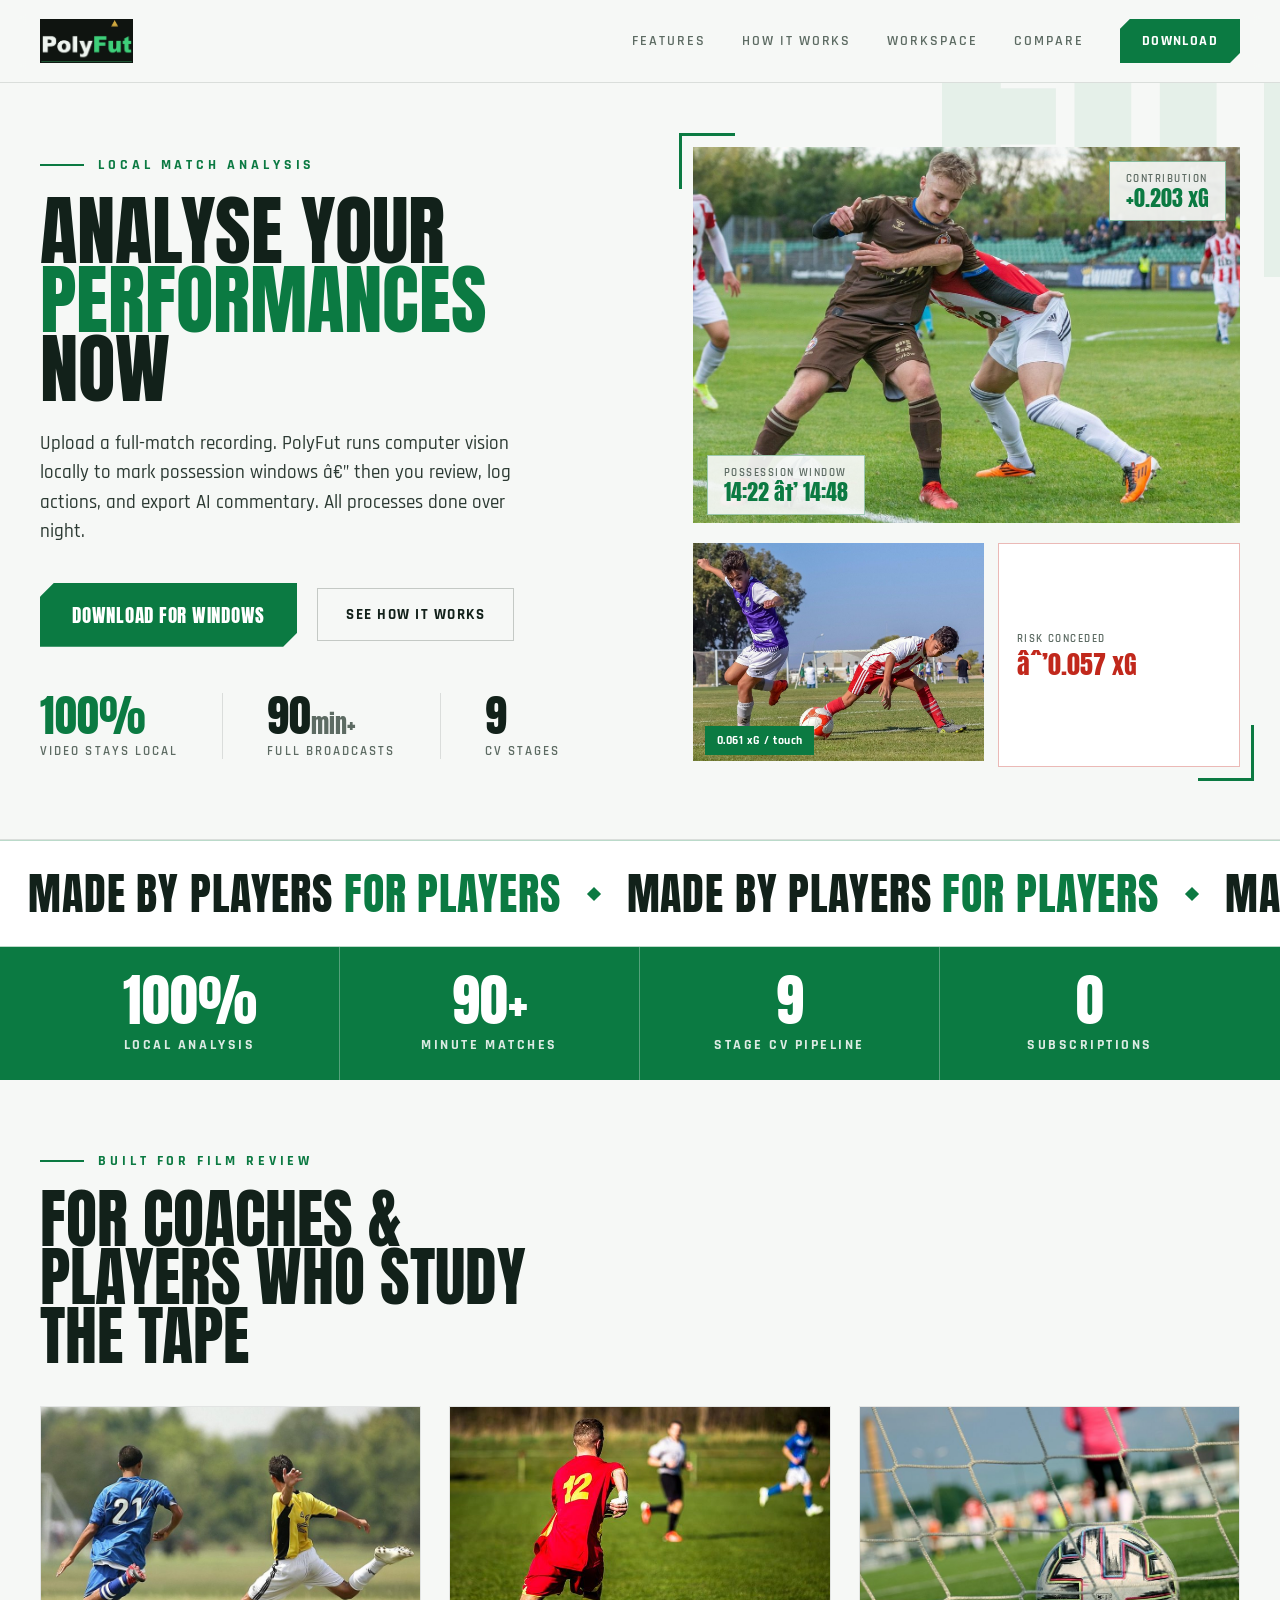
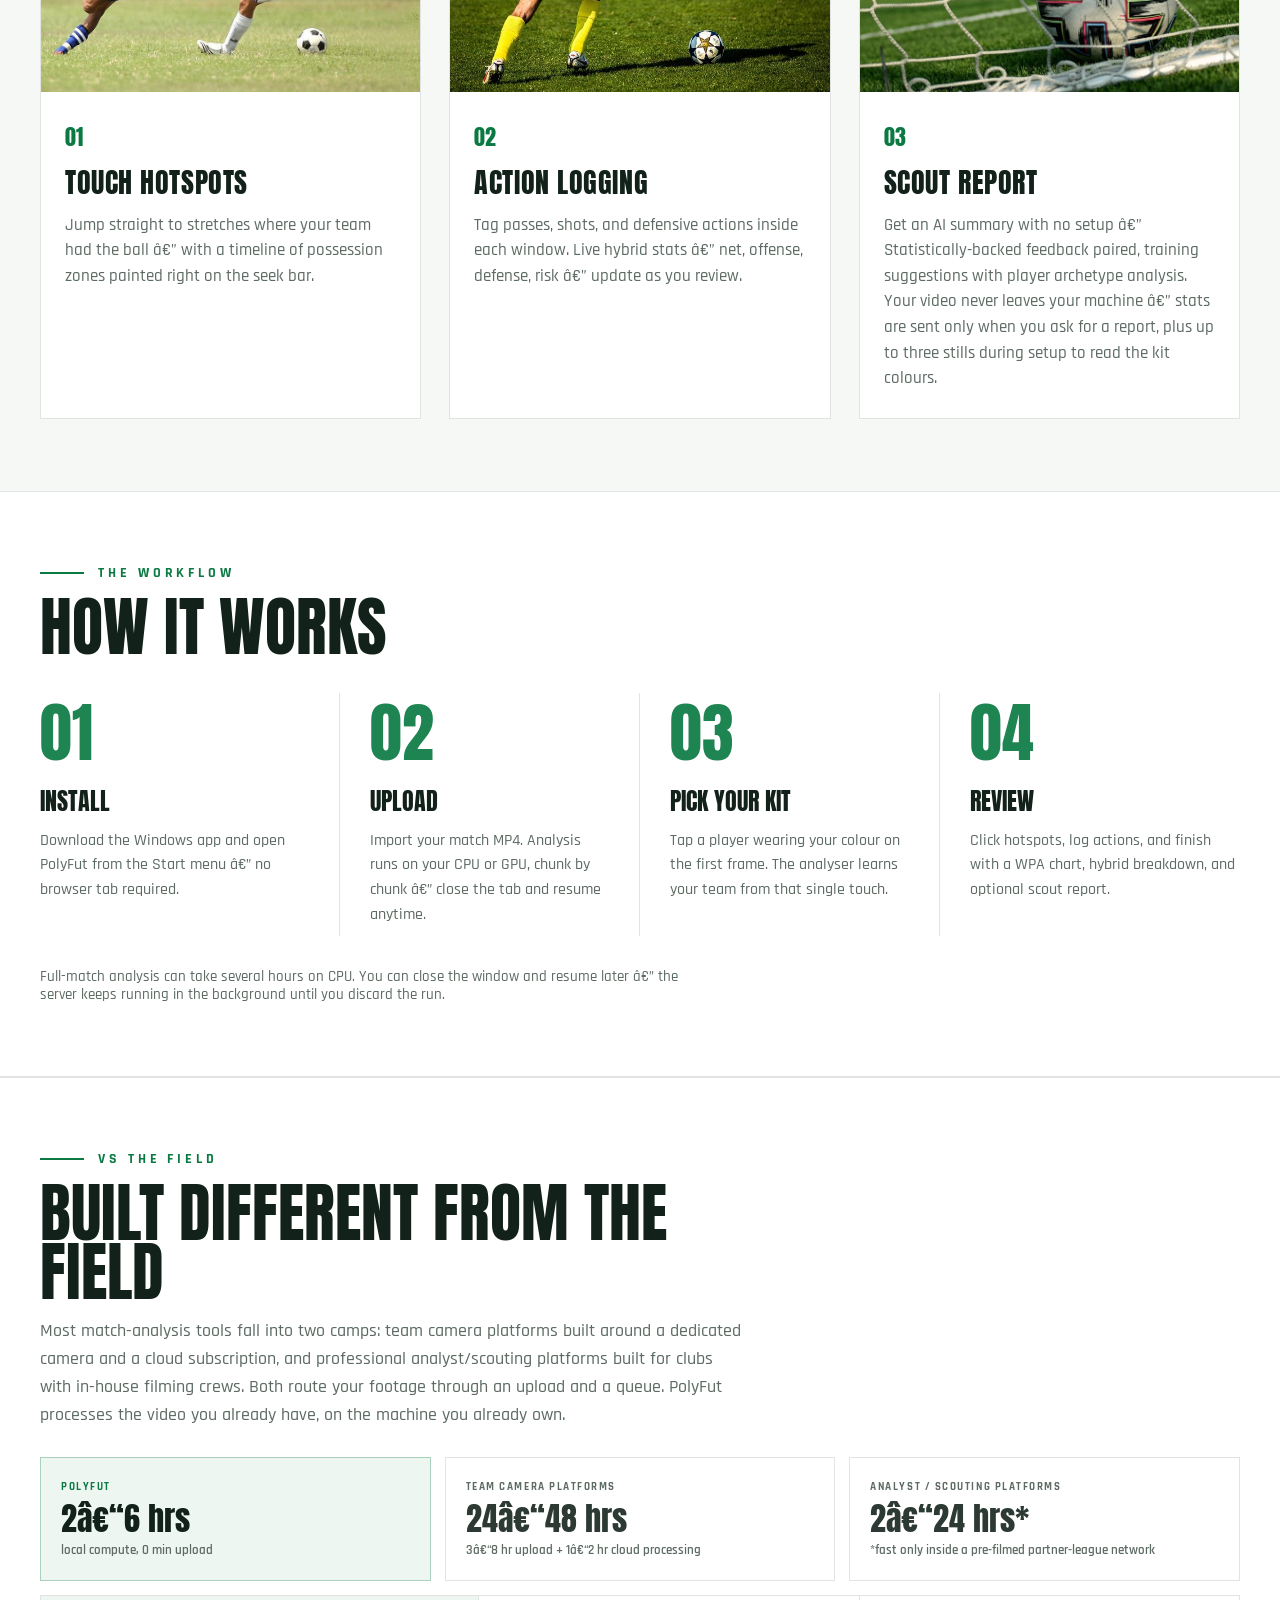
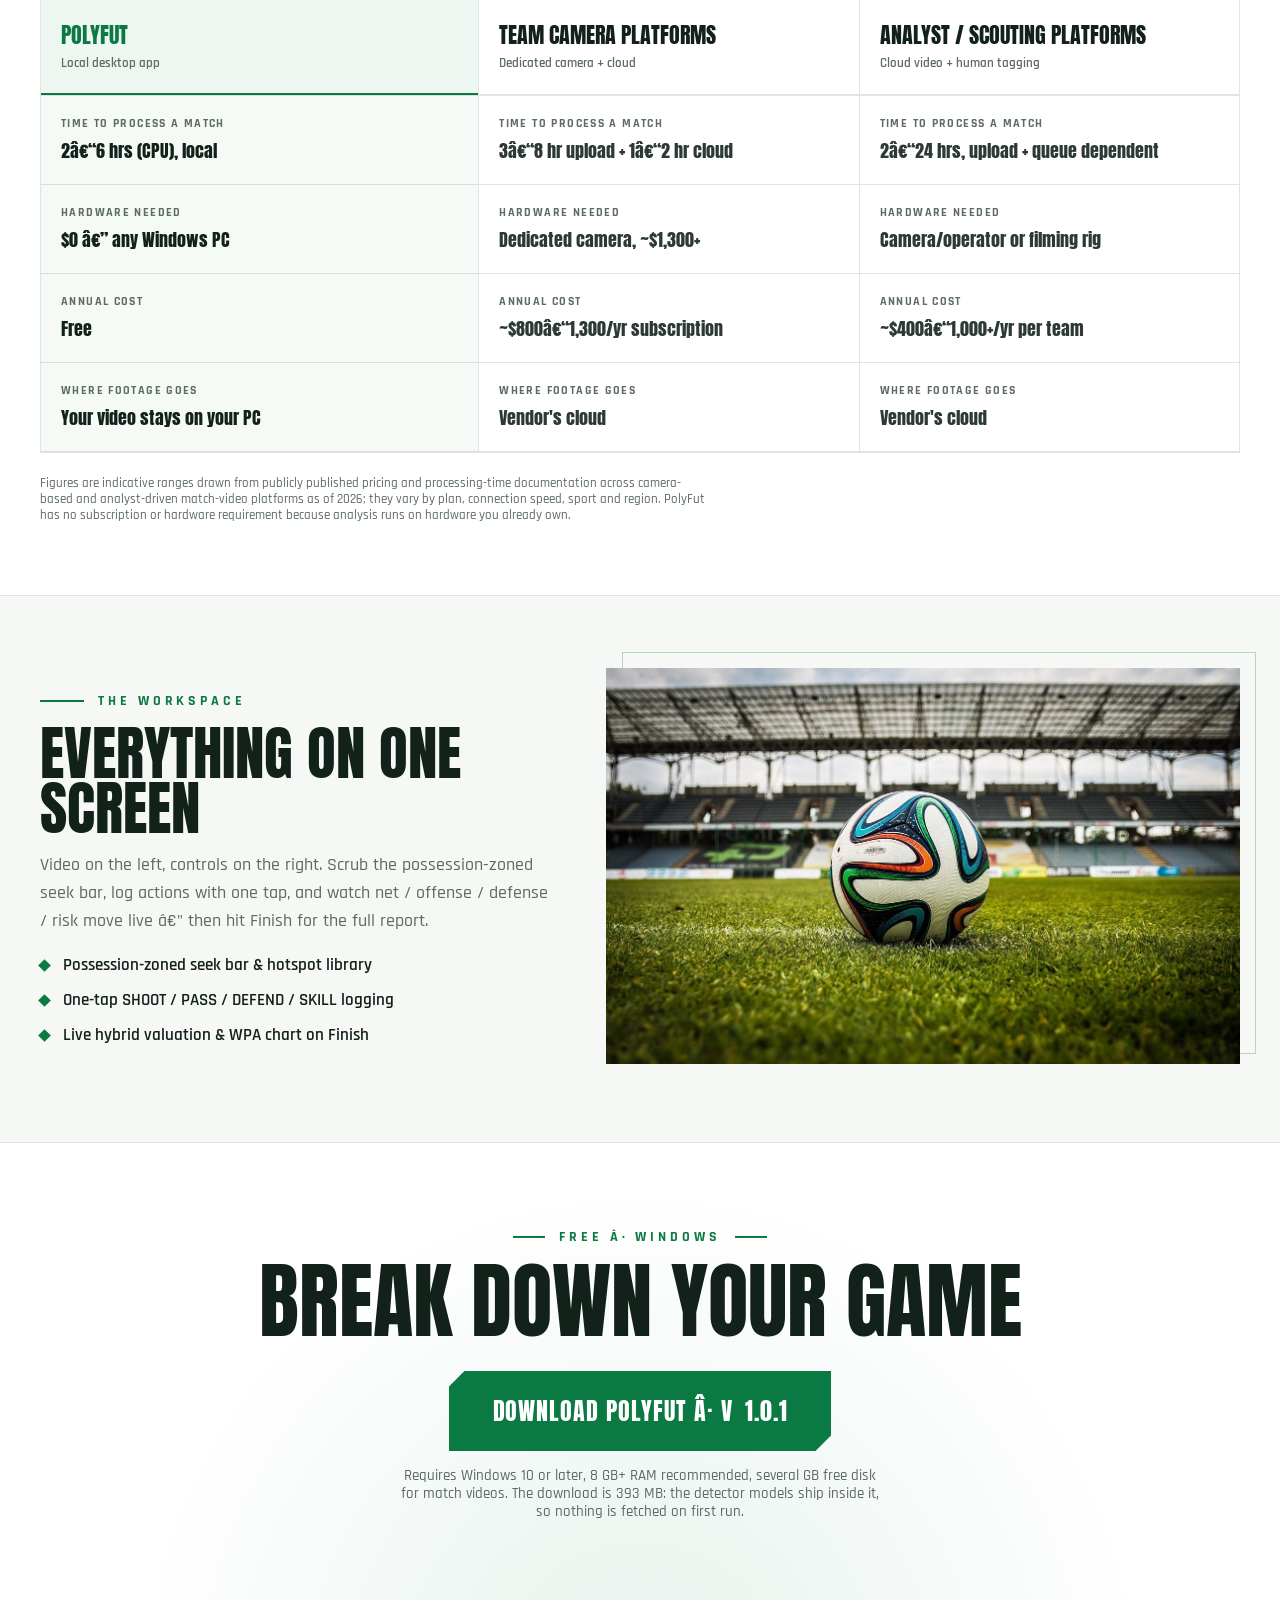
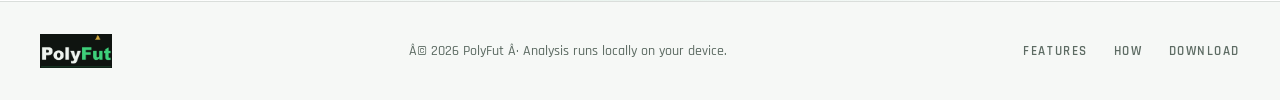
==== commit e0ca0b99: "Point the download button at the release that works v1.0.1 shipped and the live download button stil" ====
--- a/website/index.html
+++ b/website/index.html
@@ -3,7 +3,7 @@
 <head>
     <meta charset="UTF-8">
     <meta name="viewport" content="width=device-width, initial-scale=1.0">
-    <title>PolyFut — Analyse your performances now</title>
+    <title>PolyFut â€” Analyse your performances now</title>
     <meta name="description" content="Upload your match video. PolyFut finds where you touched the ball, locally on your PC.">
     <link rel="icon" href="assets/polyfut-icon.png" type="image/png">
     <link rel="preconnect" href="https://fonts.googleapis.com">
@@ -40,7 +40,7 @@
           Analyse your <span style="color: #0b7a42;">performances</span> now
         </h1>
         <p style="max-width: 48ch; margin: 26px 0px 0px; font-size: 19px; line-height: 1.55; color: #2c3a33; font-weight: 500;">
-          Upload a full-match recording. PolyFut runs computer vision locally to mark possession windows — then you review, log actions, and export AI commentary. All processes done over night.
+          Upload a full-match recording. PolyFut runs computer vision locally to mark possession windows â€” then you review, log actions, and export AI commentary. All processes done over night.
         </p>
         <div style="display: flex; align-items: center; gap: 20px; margin-top: 36px; flex-wrap: wrap;">
           <a href="#download" class="pf-cta" style="display: inline-flex; align-items: center; background: #0b7a42; color: #ffffff; font-family: Anton, sans-serif; font-size: 19px; letter-spacing: 0.04em; text-transform: uppercase; padding: 18px 32px; text-decoration: none; clip-path: polygon(14px 0px, 100% 0px, 100% calc(100% - 14px), calc(100% - 14px) 100%, 0px 100%, 0px 14px);">Download for Windows</a>
@@ -75,7 +75,7 @@
             </div>
             <div style="position: absolute; left: 14px; bottom: 14px; background: rgba(246, 248, 246, 0.92); border: 1px solid rgba(11, 122, 66, 0.35); padding: 10px 16px;">
               <div style="font-weight: 600; font-size: 10.5px; letter-spacing: 0.14em; text-transform: uppercase; color: #5d6b63;">Possession window</div>
-              <div style="font-family: Anton, sans-serif; font-size: 22px; color: #0b7a42; line-height: 1.1;">14:22 → 14:48</div>
+              <div style="font-family: Anton, sans-serif; font-size: 22px; color: #0b7a42; line-height: 1.1;">14:22 â†’ 14:48</div>
             </div>
           </div>
           <div style="display: grid; grid-template-columns: 1.2fr 1fr; gap: 14px;">
@@ -85,7 +85,7 @@
             </div>
             <div style="background: #ffffff; border: 1px solid rgba(193, 40, 28, 0.32); display: flex; flex-direction: column; justify-content: center; padding: 16px 18px;">
               <div style="font-weight: 600; font-size: 10.5px; letter-spacing: 0.14em; text-transform: uppercase; color: #5d6b63;">Risk conceded</div>
-              <div style="font-family: Anton, sans-serif; font-size: 26px; color: #c1281c; line-height: 1.1; margin-top: 4px;">−0.057 xG</div>
+              <div style="font-family: Anton, sans-serif; font-size: 26px; color: #c1281c; line-height: 1.1; margin-top: 4px;">âˆ’0.057 xG</div>
             </div>
           </div>
         </div>
@@ -154,7 +154,7 @@
         <div style="padding: 22px 24px 26px;">
           <span style="font-family: Anton, sans-serif; font-size: 22px; color: #0b7a42;">01</span>
           <h3 style="font-family: Anton, sans-serif; font-weight: 400; text-transform: uppercase; font-size: 28px; letter-spacing: 0.02em; margin: 8px 0px 10px;">Touch hotspots</h3>
-          <p style="margin: 0px; color: #5d6b63; font-size: 16.5px; line-height: 1.55; font-weight: 500;">Jump straight to stretches where your team had the ball — with a timeline of possession zones painted right on the seek bar.</p>
+          <p style="margin: 0px; color: #5d6b63; font-size: 16.5px; line-height: 1.55; font-weight: 500;">Jump straight to stretches where your team had the ball â€” with a timeline of possession zones painted right on the seek bar.</p>
         </div>
       </article>
       <article class="pf-card" style="background: #ffffff; border: 1px solid rgba(18, 33, 26, 0.12); overflow: hidden;">
@@ -164,7 +164,7 @@
         <div style="padding: 22px 24px 26px;">
           <span style="font-family: Anton, sans-serif; font-size: 22px; color: #0b7a42;">02</span>
           <h3 style="font-family: Anton, sans-serif; font-weight: 400; text-transform: uppercase; font-size: 28px; letter-spacing: 0.02em; margin: 8px 0px 10px;">Action logging</h3>
-          <p style="margin: 0px; color: #5d6b63; font-size: 16.5px; line-height: 1.55; font-weight: 500;">Tag passes, shots, and defensive actions inside each window. Live hybrid stats — net, offense, defense, risk — update as you review.</p>
+          <p style="margin: 0px; color: #5d6b63; font-size: 16.5px; line-height: 1.55; font-weight: 500;">Tag passes, shots, and defensive actions inside each window. Live hybrid stats â€” net, offense, defense, risk â€” update as you review.</p>
         </div>
       </article>
       <article class="pf-card" style="background: #ffffff; border: 1px solid rgba(18, 33, 26, 0.12); overflow: hidden;">
@@ -174,7 +174,7 @@
         <div style="padding: 22px 24px 26px;">
           <span style="font-family: Anton, sans-serif; font-size: 22px; color: #0b7a42;">03</span>
           <h3 style="font-family: Anton, sans-serif; font-weight: 400; text-transform: uppercase; font-size: 28px; letter-spacing: 0.02em; margin: 8px 0px 10px;">Scout report</h3>
-          <p style="margin: 0px; color: #5d6b63; font-size: 16.5px; line-height: 1.55; font-weight: 500;">Get an AI summary with no setup — Statistically-backed feedback paired, training suggestions with player archetype analysis. Your video never leaves your machine — stats are sent only when you ask for a report, plus up to three stills during setup to read the kit colours.</p>
+          <p style="margin: 0px; color: #5d6b63; font-size: 16.5px; line-height: 1.55; font-weight: 500;">Get an AI summary with no setup â€” Statistically-backed feedback paired, training suggestions with player archetype analysis. Your video never leaves your machine â€” stats are sent only when you ask for a report, plus up to three stills during setup to read the kit colours.</p>
         </div>
       </article>
     </div>
@@ -190,12 +190,12 @@
         <div style="padding: 8px 30px 8px 0px; border-right: 1px solid rgba(18, 33, 26, 0.12);">
           <div style="font-family: Anton, sans-serif; font-size: 64px; color: rgba(11, 122, 66, 0.92); line-height: 1;">01</div>
           <h3 style="font-family: Anton, sans-serif; font-weight: 400; text-transform: uppercase; font-size: 24px; margin: 18px 0px 10px;">Install</h3>
-          <p style="margin: 0px; color: #5d6b63; font-size: 16px; line-height: 1.55; font-weight: 500;">Download the Windows app and open PolyFut from the Start menu — no browser tab required.</p>
+          <p style="margin: 0px; color: #5d6b63; font-size: 16px; line-height: 1.55; font-weight: 500;">Download the Windows app and open PolyFut from the Start menu â€” no browser tab required.</p>
         </div>
         <div style="padding: 8px 30px; border-right: 1px solid rgba(18, 33, 26, 0.12);">
           <div style="font-family: Anton, sans-serif; font-size: 64px; color: rgba(11, 122, 66, 0.92); line-height: 1;">02</div>
           <h3 style="font-family: Anton, sans-serif; font-weight: 400; text-transform: uppercase; font-size: 24px; margin: 18px 0px 10px;">Upload</h3>
-          <p style="margin: 0px; color: #5d6b63; font-size: 16px; line-height: 1.55; font-weight: 500;">Import your match MP4. Analysis runs on your CPU or GPU, chunk by chunk — close the tab and resume anytime.</p>
+          <p style="margin: 0px; color: #5d6b63; font-size: 16px; line-height: 1.55; font-weight: 500;">Import your match MP4. Analysis runs on your CPU or GPU, chunk by chunk â€” close the tab and resume anytime.</p>
         </div>
         <div style="padding: 8px 30px; border-right: 1px solid rgba(18, 33, 26, 0.12);">
           <div style="font-family: Anton, sans-serif; font-size: 64px; color: rgba(11, 122, 66, 0.92); line-height: 1;">03</div>
@@ -208,7 +208,7 @@
           <p style="margin: 0px; color: #5d6b63; font-size: 16px; line-height: 1.55; font-weight: 500;">Click hotspots, log actions, and finish with a WPA chart, hybrid breakdown, and optional scout report.</p>
         </div>
       </div>
-      <p style="margin: 32px 0px 0px; color: #5d6b63; font-size: 14.5px; max-width: 80ch; font-weight: 500;">Full-match analysis can take several hours on CPU. You can close the window and resume later — the server keeps running in the background until you discard the run.</p>
+      <p style="margin: 32px 0px 0px; color: #5d6b63; font-size: 14.5px; max-width: 80ch; font-weight: 500;">Full-match analysis can take several hours on CPU. You can close the window and resume later â€” the server keeps running in the background until you discard the run.</p>
     </div>
   </section>
   <section id="compare" style="background: #ffffff; border-top: 1px solid rgba(18, 33, 26, 0.12); border-bottom: 1px solid rgba(18, 33, 26, 0.12);">
@@ -222,17 +222,17 @@
       <div style="display: grid; grid-template-columns: repeat(3, 1fr); gap: 14px; margin-bottom: 14px;">
         <div style="background: rgba(11, 122, 66, 0.07); border: 1px solid rgba(11, 122, 66, 0.30); padding: 22px 20px;">
           <div style="font-weight: 700; font-size: 11px; letter-spacing: 0.14em; text-transform: uppercase; color: #0b7a42; margin-bottom: 8px;">PolyFut</div>
-          <div style="font-family: Anton, sans-serif; font-size: 32px; color: #12211a; line-height: 1.05;">2–6 hrs</div>
+          <div style="font-family: Anton, sans-serif; font-size: 32px; color: #12211a; line-height: 1.05;">2â€“6 hrs</div>
           <div style="font-weight: 600; font-size: 13px; color: #5d6b63; margin-top: 6px;">local compute, 0 min upload</div>
         </div>
         <div style="border: 1px solid rgba(18, 33, 26, 0.12); padding: 22px 20px;">
           <div style="font-weight: 700; font-size: 11px; letter-spacing: 0.14em; text-transform: uppercase; color: #5d6b63; margin-bottom: 8px;">Team camera platforms</div>
-          <div style="font-family: Anton, sans-serif; font-size: 32px; color: #2c3a33; line-height: 1.05;">24–48 hrs</div>
-          <div style="font-weight: 600; font-size: 13px; color: #5d6b63; margin-top: 6px;">3–8 hr upload + 1–2 hr cloud processing</div>
+          <div style="font-family: Anton, sans-serif; font-size: 32px; color: #2c3a33; line-height: 1.05;">24â€“48 hrs</div>
+          <div style="font-weight: 600; font-size: 13px; color: #5d6b63; margin-top: 6px;">3â€“8 hr upload + 1â€“2 hr cloud processing</div>
         </div>
         <div style="border: 1px solid rgba(18, 33, 26, 0.12); padding: 22px 20px;">
           <div style="font-weight: 700; font-size: 11px; letter-spacing: 0.14em; text-transform: uppercase; color: #5d6b63; margin-bottom: 8px;">Analyst / scouting platforms</div>
-          <div style="font-family: Anton, sans-serif; font-size: 32px; color: #2c3a33; line-height: 1.05;">2–24 hrs*</div>
+          <div style="font-family: Anton, sans-serif; font-size: 32px; color: #2c3a33; line-height: 1.05;">2â€“24 hrs*</div>
           <div style="font-weight: 600; font-size: 13px; color: #5d6b63; margin-top: 6px;">*fast only inside a pre-filmed partner-league network</div>
         </div>
       </div>
@@ -251,19 +251,19 @@
         </div>
         <div style="background: rgba(11, 122, 66, 0.04); padding: 20px; border-top: 1px solid rgba(18, 33, 26, 0.12);">
           <div style="font-weight: 700; font-size: 11.5px; letter-spacing: 0.12em; text-transform: uppercase; color: #5d6b63; margin-bottom: 6px;">Time to process a match</div>
-          <div style="font-family: Anton, sans-serif; font-size: 18px; color: #12211a;">2–6 hrs (CPU), local</div>
+          <div style="font-family: Anton, sans-serif; font-size: 18px; color: #12211a;">2â€“6 hrs (CPU), local</div>
         </div>
         <div style="padding: 20px; border-top: 1px solid rgba(18, 33, 26, 0.12); border-left: 1px solid rgba(18, 33, 26, 0.12);">
           <div style="font-weight: 700; font-size: 11.5px; letter-spacing: 0.12em; text-transform: uppercase; color: #5d6b63; margin-bottom: 6px;">Time to process a match</div>
-          <div style="font-family: Anton, sans-serif; font-size: 18px; color: #2c3a33;">3–8 hr upload + 1–2 hr cloud</div>
+          <div style="font-family: Anton, sans-serif; font-size: 18px; color: #2c3a33;">3â€“8 hr upload + 1â€“2 hr cloud</div>
         </div>
         <div style="padding: 20px; border-top: 1px solid rgba(18, 33, 26, 0.12); border-left: 1px solid rgba(18, 33, 26, 0.12);">
           <div style="font-weight: 700; font-size: 11.5px; letter-spacing: 0.12em; text-transform: uppercase; color: #5d6b63; margin-bottom: 6px;">Time to process a match</div>
-          <div style="font-family: Anton, sans-serif; font-size: 18px; color: #2c3a33;">2–24 hrs, upload + queue dependent</div>
+          <div style="font-family: Anton, sans-serif; font-size: 18px; color: #2c3a33;">2â€“24 hrs, upload + queue dependent</div>
         </div>
         <div style="background: rgba(11, 122, 66, 0.04); padding: 20px; border-top: 1px solid rgba(18, 33, 26, 0.12);">
           <div style="font-weight: 700; font-size: 11.5px; letter-spacing: 0.12em; text-transform: uppercase; color: #5d6b63; margin-bottom: 6px;">Hardware needed</div>
-          <div style="font-family: Anton, sans-serif; font-size: 18px; color: #12211a;">$0 — any Windows PC</div>
+          <div style="font-family: Anton, sans-serif; font-size: 18px; color: #12211a;">$0 â€” any Windows PC</div>
         </div>
         <div style="padding: 20px; border-top: 1px solid rgba(18, 33, 26, 0.12); border-left: 1px solid rgba(18, 33, 26, 0.12);">
           <div style="font-weight: 700; font-size: 11.5px; letter-spacing: 0.12em; text-transform: uppercase; color: #5d6b63; margin-bottom: 6px;">Hardware needed</div>
@@ -279,11 +279,11 @@
         </div>
         <div style="padding: 20px; border-top: 1px solid rgba(18, 33, 26, 0.12); border-left: 1px solid rgba(18, 33, 26, 0.12);">
           <div style="font-weight: 700; font-size: 11.5px; letter-spacing: 0.12em; text-transform: uppercase; color: #5d6b63; margin-bottom: 6px;">Annual cost</div>
-          <div style="font-family: Anton, sans-serif; font-size: 18px; color: #2c3a33;">~$800–1,300/yr subscription</div>
+          <div style="font-family: Anton, sans-serif; font-size: 18px; color: #2c3a33;">~$800â€“1,300/yr subscription</div>
         </div>
         <div style="padding: 20px; border-top: 1px solid rgba(18, 33, 26, 0.12); border-left: 1px solid rgba(18, 33, 26, 0.12);">
           <div style="font-weight: 700; font-size: 11.5px; letter-spacing: 0.12em; text-transform: uppercase; color: #5d6b63; margin-bottom: 6px;">Annual cost</div>
-          <div style="font-family: Anton, sans-serif; font-size: 18px; color: #2c3a33;">~$400–1,000+/yr per team</div>
+          <div style="font-family: Anton, sans-serif; font-size: 18px; color: #2c3a33;">~$400â€“1,000+/yr per team</div>
         </div>
         <div style="background: rgba(11, 122, 66, 0.04); padding: 20px; border-top: 1px solid rgba(18, 33, 26, 0.12); border-bottom: 1px solid rgba(18, 33, 26, 0.12);">
           <div style="font-weight: 700; font-size: 11.5px; letter-spacing: 0.12em; text-transform: uppercase; color: #5d6b63; margin-bottom: 6px;">Where footage goes</div>
@@ -309,7 +309,7 @@
           <span style="font-weight: 700; font-size: 14px; letter-spacing: 0.28em; text-transform: uppercase; color: #0b7a42;">The workspace</span>
         </div>
         <h2 style="font-family: Anton, sans-serif; font-weight: 400; text-transform: uppercase; font-size: clamp(38px, 4.6vw, 72px); line-height: 0.92; margin: 0px 0px 16px;">Everything on one screen</h2>
-        <p style="margin: 0px 0px 20px; color: #5d6b63; font-size: 17.5px; line-height: 1.6; font-weight: 500;">Video on the left, controls on the right. Scrub the possession-zoned seek bar, log actions with one tap, and watch net / offense / defense / risk move live — then hit Finish for the full report.</p>
+        <p style="margin: 0px 0px 20px; color: #5d6b63; font-size: 17.5px; line-height: 1.6; font-weight: 500;">Video on the left, controls on the right. Scrub the possession-zoned seek bar, log actions with one tap, and watch net / offense / defense / risk move live â€” then hit Finish for the full report.</p>
         <ul style="list-style: none; margin: 0px; padding: 0px; display: flex; flex-direction: column; gap: 14px;">
           <li style="display: flex; align-items: center; gap: 14px; color: #12211a; font-size: 16.5px; font-weight: 600;"><span style="width: 9px; height: 9px; background: #0b7a42; display: block; transform: rotate(45deg); flex: 0 0 auto;"></span>Possession-zoned seek bar &amp; hotspot library</li>
           <li style="display: flex; align-items: center; gap: 14px; color: #12211a; font-size: 16.5px; font-weight: 600;"><span style="width: 9px; height: 9px; background: #0b7a42; display: block; transform: rotate(45deg); flex: 0 0 auto;"></span>One-tap SHOOT / PASS / DEFEND / SKILL logging</li>
@@ -327,13 +327,13 @@
     <div style="position: relative; max-width: 1000px; margin: 0px auto; padding: 80px 40px; text-align: center;">
       <div style="display: inline-flex; align-items: center; gap: 14px; margin-bottom: 18px;">
         <span style="width: 32px; height: 2px; background: #0b7a42; display: block;"></span>
-        <span style="font-weight: 700; font-size: 14px; letter-spacing: 0.28em; text-transform: uppercase; color: #0b7a42;">Free · Windows</span>
+        <span style="font-weight: 700; font-size: 14px; letter-spacing: 0.28em; text-transform: uppercase; color: #0b7a42;">Free Â· Windows</span>
         <span style="width: 32px; height: 2px; background: #0b7a42; display: block;"></span>
       </div>
       <h2 style="font-family: Anton, sans-serif; font-weight: 400; text-transform: uppercase; font-size: clamp(46px, 6.5vw, 104px); line-height: 0.9; margin: 0px;">Break Down Your Game</h2>
       <div style="display: flex; flex-direction: column; align-items: center; gap: 16px; margin-top: 32px;">
-        <a href="https://github.com/1010yrneh/PolyFut/releases/download/v1.0.0/PolyFut-Setup-1.0.0.exe" class="pf-cta" style="display: inline-flex; align-items: center; gap: 12px; background: #0b7a42; color: #ffffff; font-family: Anton, sans-serif; font-size: 24px; letter-spacing: 0.04em; text-transform: uppercase; padding: 22px 44px; text-decoration: none; clip-path: polygon(16px 0px, 100% 0px, 100% calc(100% - 16px), calc(100% - 16px) 100%, 0px 100%, 0px 16px);">Download PolyFut · v<span id="pf-version">1.0.0</span></a>
-        <p style="margin: 0px; color: #5d6b63; font-size: 14.5px; font-weight: 500; max-width: 60ch;">Requires Windows 10 or later, 8&nbsp;GB+ RAM recommended, several GB free disk for match videos. The download is 394&nbsp;MB: the detector models ship inside it, so nothing is fetched on first run.</p>
+        <a href="https://github.com/1010yrneh/PolyFut/releases/download/v1.0.1/PolyFut-Setup-1.0.1.exe" class="pf-cta" style="display: inline-flex; align-items: center; gap: 12px; background: #0b7a42; color: #ffffff; font-family: Anton, sans-serif; font-size: 24px; letter-spacing: 0.04em; text-transform: uppercase; padding: 22px 44px; text-decoration: none; clip-path: polygon(16px 0px, 100% 0px, 100% calc(100% - 16px), calc(100% - 16px) 100%, 0px 100%, 0px 16px);">Download PolyFut Â· v<span id="pf-version">1.0.1</span></a>
+        <p style="margin: 0px; color: #5d6b63; font-size: 14.5px; font-weight: 500; max-width: 60ch;">Requires Windows 10 or later, 8&nbsp;GB+ RAM recommended, several GB free disk for match videos. The download is 393&nbsp;MB: the detector models ship inside it, so nothing is fetched on first run.</p>
       </div>
     </div>
   </section>
@@ -342,7 +342,7 @@
       <a href="#top" style="display: flex; align-items: center; text-decoration: none;">
         <img src="assets/logo.png" alt="PolyFut" style="display: block; height: 34px; width: auto;">
       </a>
-      <p style="margin: 0px; color: #5d6b63; font-size: 14px; font-weight: 500;">© <span id="pf-year">2026</span> PolyFut · Analysis runs locally on your device.</p>
+      <p style="margin: 0px; color: #5d6b63; font-size: 14px; font-weight: 500;">Â© <span id="pf-year">2026</span> PolyFut Â· Analysis runs locally on your device.</p>
       <nav style="display: flex; gap: 26px;">
         <a href="#features" class="pf-link" style="font-weight: 600; font-size: 13px; letter-spacing: 0.12em; text-transform: uppercase;">Features</a>
         <a href="#how" class="pf-link" style="font-weight: 600; font-size: 13px; letter-spacing: 0.12em; text-transform: uppercase;">How</a>
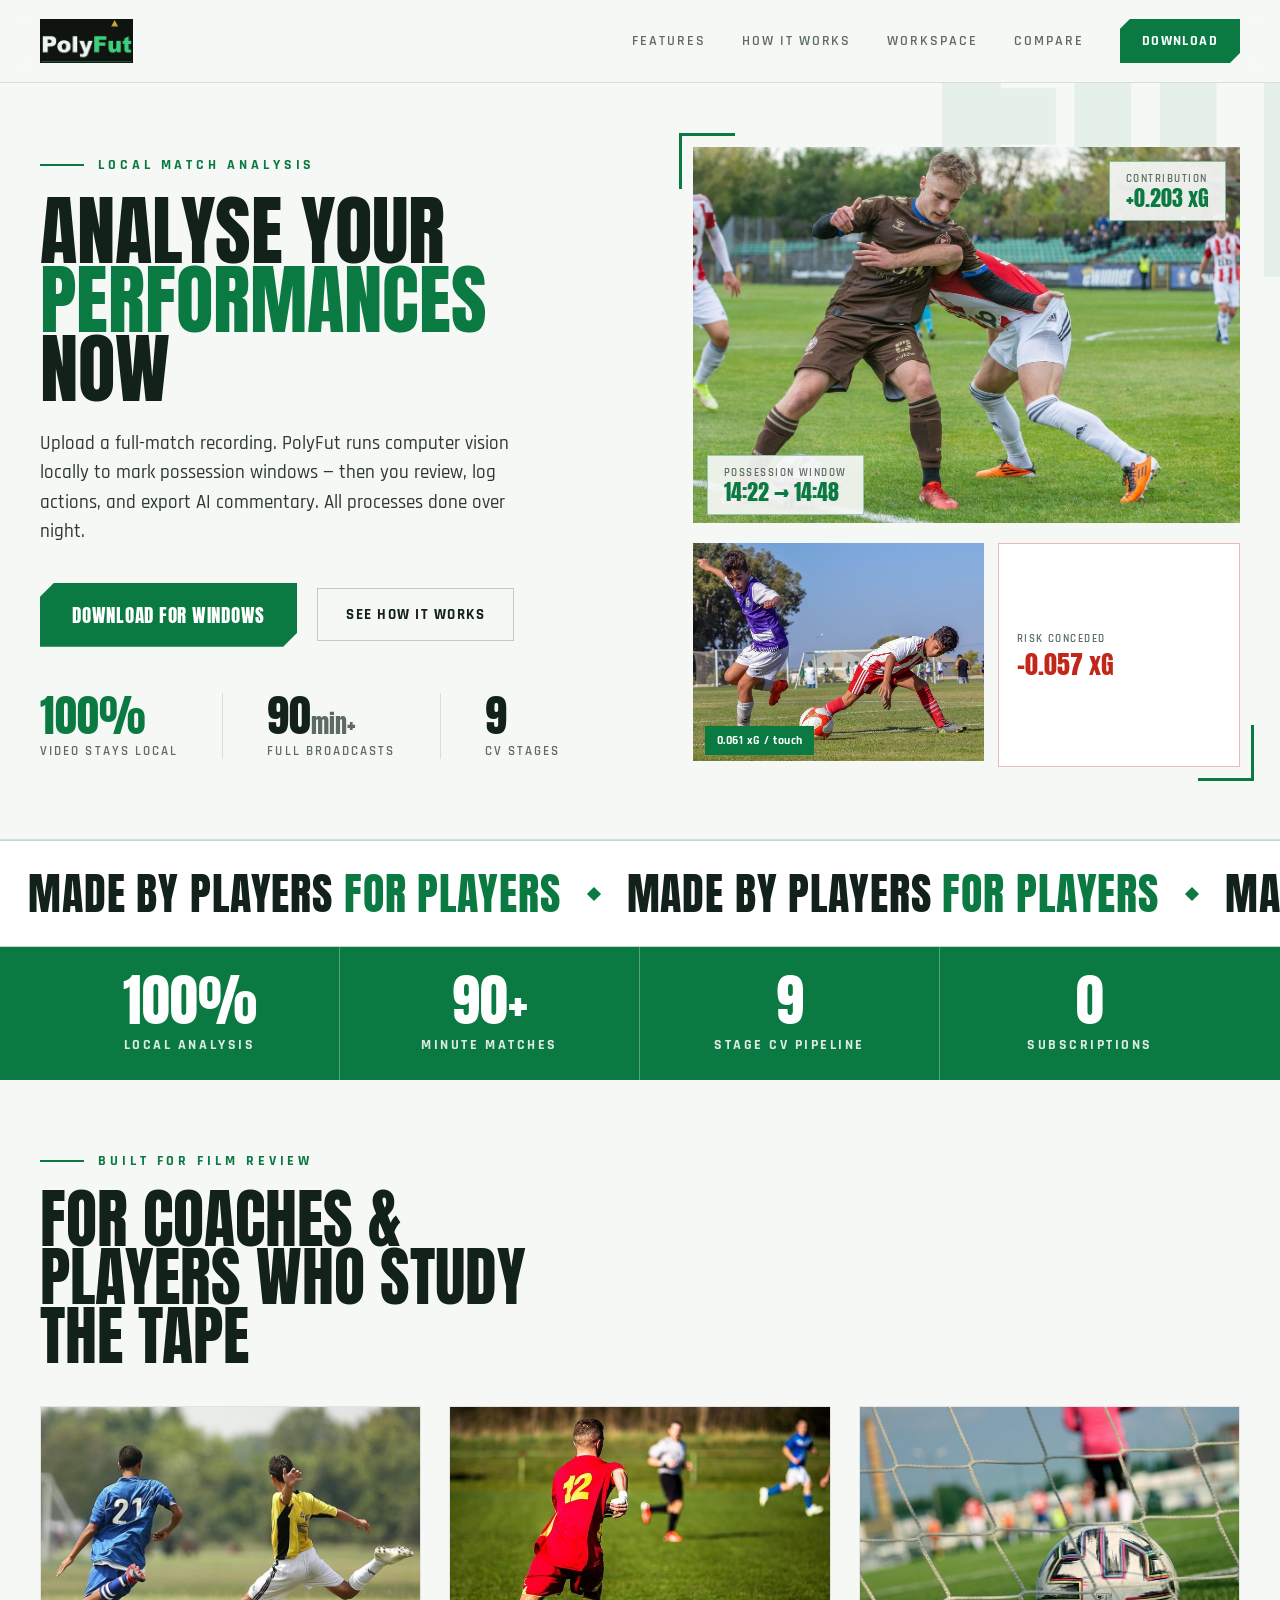
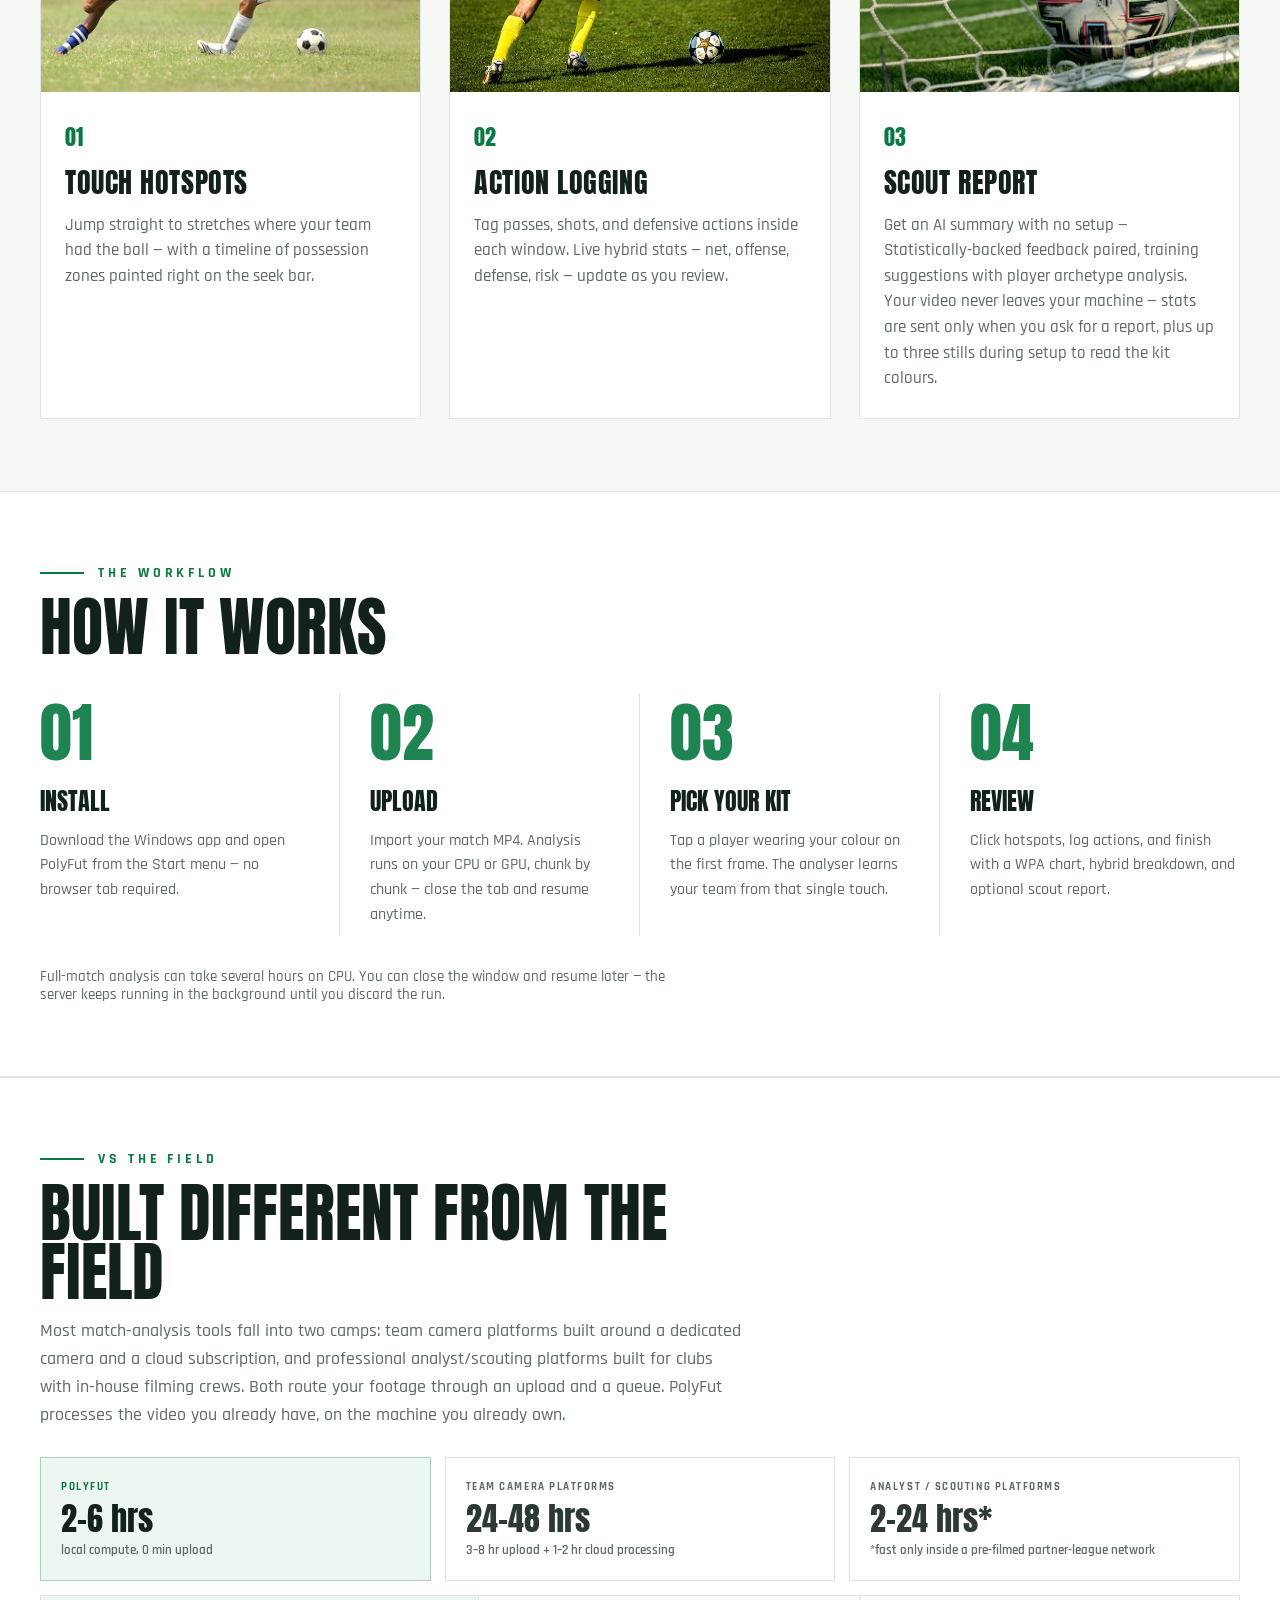
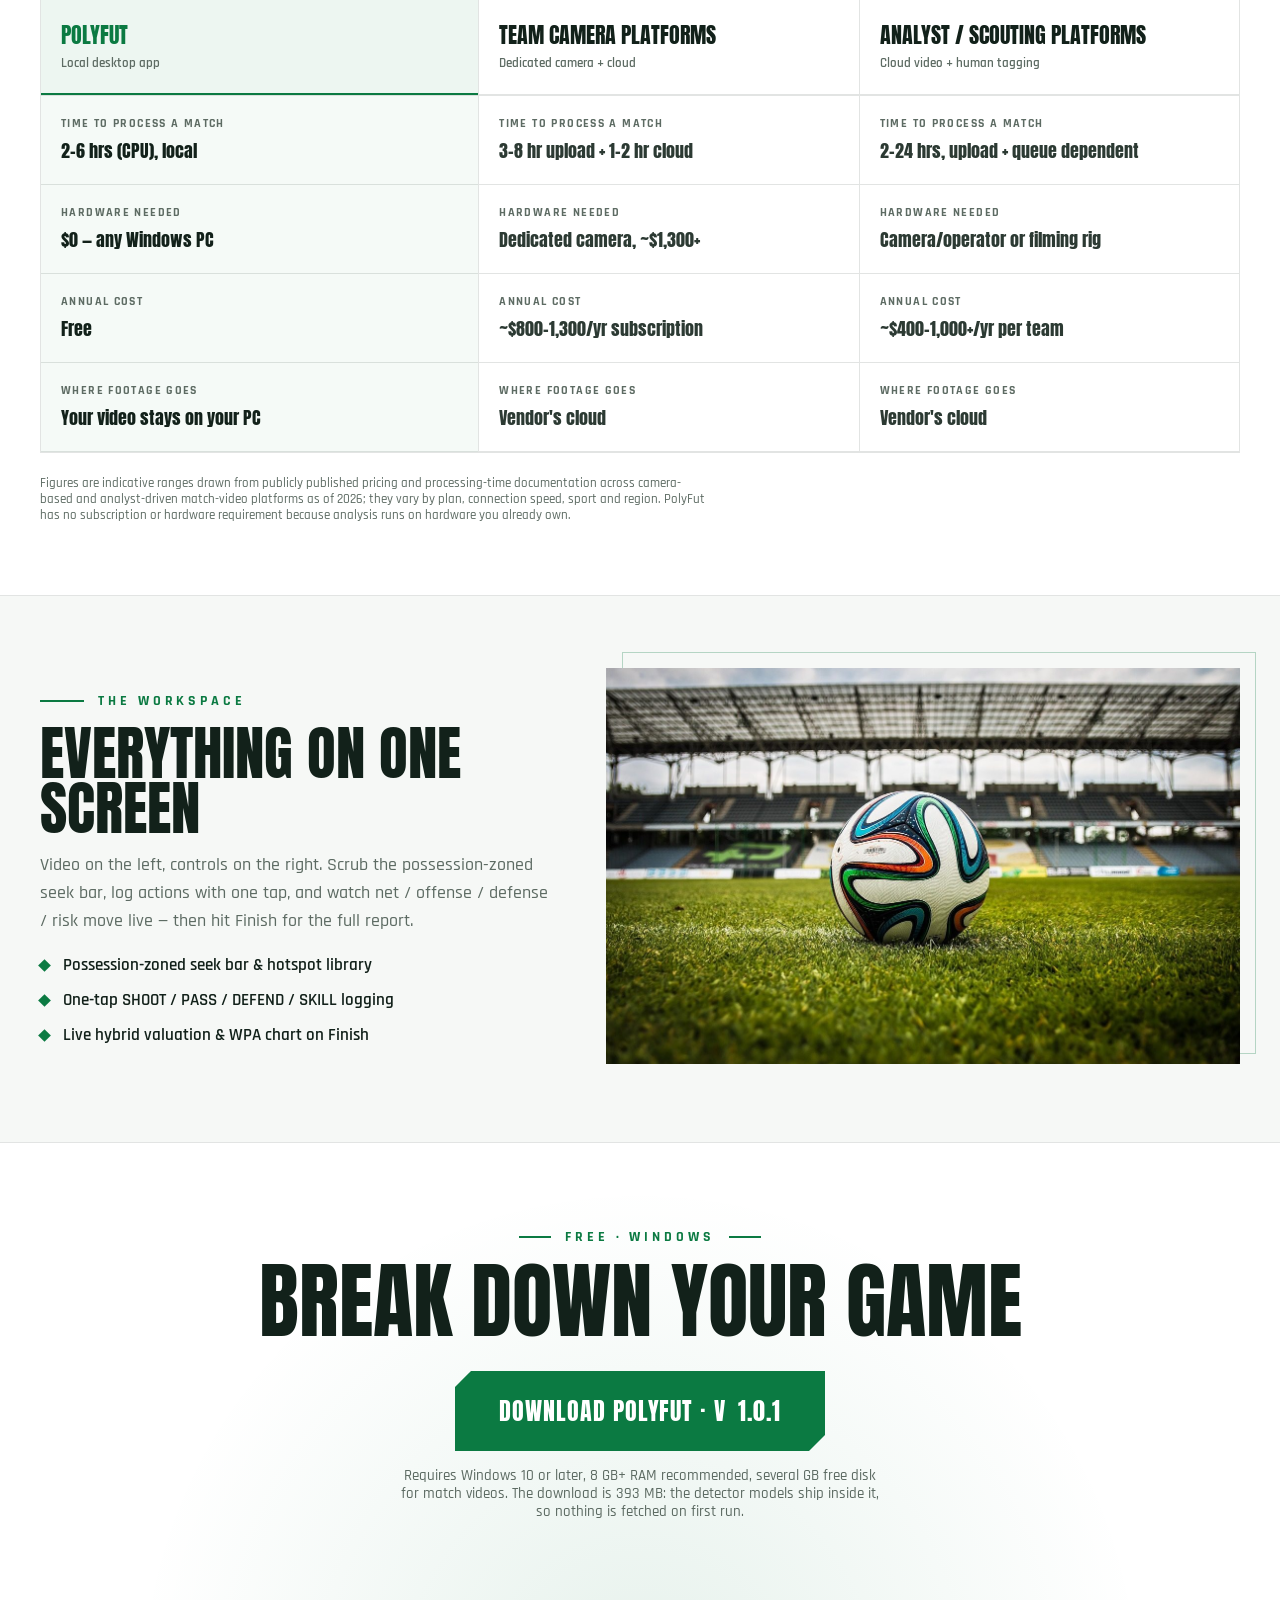
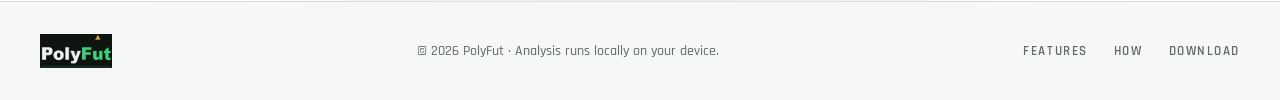
==== commit bd58f8f8: "Stop the version sync from mangling every dash on the site The comparison table went out reading "2a" ====
--- a/website/index.html
+++ b/website/index.html
@@ -3,7 +3,7 @@
 <head>
     <meta charset="UTF-8">
     <meta name="viewport" content="width=device-width, initial-scale=1.0">
-    <title>PolyFut â€” Analyse your performances now</title>
+    <title>PolyFut — Analyse your performances now</title>
     <meta name="description" content="Upload your match video. PolyFut finds where you touched the ball, locally on your PC.">
     <link rel="icon" href="assets/polyfut-icon.png" type="image/png">
     <link rel="preconnect" href="https://fonts.googleapis.com">
@@ -40,7 +40,7 @@
           Analyse your <span style="color: #0b7a42;">performances</span> now
         </h1>
         <p style="max-width: 48ch; margin: 26px 0px 0px; font-size: 19px; line-height: 1.55; color: #2c3a33; font-weight: 500;">
-          Upload a full-match recording. PolyFut runs computer vision locally to mark possession windows â€” then you review, log actions, and export AI commentary. All processes done over night.
+          Upload a full-match recording. PolyFut runs computer vision locally to mark possession windows — then you review, log actions, and export AI commentary. All processes done over night.
         </p>
         <div style="display: flex; align-items: center; gap: 20px; margin-top: 36px; flex-wrap: wrap;">
           <a href="#download" class="pf-cta" style="display: inline-flex; align-items: center; background: #0b7a42; color: #ffffff; font-family: Anton, sans-serif; font-size: 19px; letter-spacing: 0.04em; text-transform: uppercase; padding: 18px 32px; text-decoration: none; clip-path: polygon(14px 0px, 100% 0px, 100% calc(100% - 14px), calc(100% - 14px) 100%, 0px 100%, 0px 14px);">Download for Windows</a>
@@ -75,7 +75,7 @@
             </div>
             <div style="position: absolute; left: 14px; bottom: 14px; background: rgba(246, 248, 246, 0.92); border: 1px solid rgba(11, 122, 66, 0.35); padding: 10px 16px;">
               <div style="font-weight: 600; font-size: 10.5px; letter-spacing: 0.14em; text-transform: uppercase; color: #5d6b63;">Possession window</div>
-              <div style="font-family: Anton, sans-serif; font-size: 22px; color: #0b7a42; line-height: 1.1;">14:22 â†’ 14:48</div>
+              <div style="font-family: Anton, sans-serif; font-size: 22px; color: #0b7a42; line-height: 1.1;">14:22 → 14:48</div>
             </div>
           </div>
           <div style="display: grid; grid-template-columns: 1.2fr 1fr; gap: 14px;">
@@ -85,7 +85,7 @@
             </div>
             <div style="background: #ffffff; border: 1px solid rgba(193, 40, 28, 0.32); display: flex; flex-direction: column; justify-content: center; padding: 16px 18px;">
               <div style="font-weight: 600; font-size: 10.5px; letter-spacing: 0.14em; text-transform: uppercase; color: #5d6b63;">Risk conceded</div>
-              <div style="font-family: Anton, sans-serif; font-size: 26px; color: #c1281c; line-height: 1.1; margin-top: 4px;">âˆ’0.057 xG</div>
+              <div style="font-family: Anton, sans-serif; font-size: 26px; color: #c1281c; line-height: 1.1; margin-top: 4px;">−0.057 xG</div>
             </div>
           </div>
         </div>
@@ -154,7 +154,7 @@
         <div style="padding: 22px 24px 26px;">
           <span style="font-family: Anton, sans-serif; font-size: 22px; color: #0b7a42;">01</span>
           <h3 style="font-family: Anton, sans-serif; font-weight: 400; text-transform: uppercase; font-size: 28px; letter-spacing: 0.02em; margin: 8px 0px 10px;">Touch hotspots</h3>
-          <p style="margin: 0px; color: #5d6b63; font-size: 16.5px; line-height: 1.55; font-weight: 500;">Jump straight to stretches where your team had the ball â€” with a timeline of possession zones painted right on the seek bar.</p>
+          <p style="margin: 0px; color: #5d6b63; font-size: 16.5px; line-height: 1.55; font-weight: 500;">Jump straight to stretches where your team had the ball — with a timeline of possession zones painted right on the seek bar.</p>
         </div>
       </article>
       <article class="pf-card" style="background: #ffffff; border: 1px solid rgba(18, 33, 26, 0.12); overflow: hidden;">
@@ -164,7 +164,7 @@
         <div style="padding: 22px 24px 26px;">
           <span style="font-family: Anton, sans-serif; font-size: 22px; color: #0b7a42;">02</span>
           <h3 style="font-family: Anton, sans-serif; font-weight: 400; text-transform: uppercase; font-size: 28px; letter-spacing: 0.02em; margin: 8px 0px 10px;">Action logging</h3>
-          <p style="margin: 0px; color: #5d6b63; font-size: 16.5px; line-height: 1.55; font-weight: 500;">Tag passes, shots, and defensive actions inside each window. Live hybrid stats â€” net, offense, defense, risk â€” update as you review.</p>
+          <p style="margin: 0px; color: #5d6b63; font-size: 16.5px; line-height: 1.55; font-weight: 500;">Tag passes, shots, and defensive actions inside each window. Live hybrid stats — net, offense, defense, risk — update as you review.</p>
         </div>
       </article>
       <article class="pf-card" style="background: #ffffff; border: 1px solid rgba(18, 33, 26, 0.12); overflow: hidden;">
@@ -174,7 +174,7 @@
         <div style="padding: 22px 24px 26px;">
           <span style="font-family: Anton, sans-serif; font-size: 22px; color: #0b7a42;">03</span>
           <h3 style="font-family: Anton, sans-serif; font-weight: 400; text-transform: uppercase; font-size: 28px; letter-spacing: 0.02em; margin: 8px 0px 10px;">Scout report</h3>
-          <p style="margin: 0px; color: #5d6b63; font-size: 16.5px; line-height: 1.55; font-weight: 500;">Get an AI summary with no setup â€” Statistically-backed feedback paired, training suggestions with player archetype analysis. Your video never leaves your machine â€” stats are sent only when you ask for a report, plus up to three stills during setup to read the kit colours.</p>
+          <p style="margin: 0px; color: #5d6b63; font-size: 16.5px; line-height: 1.55; font-weight: 500;">Get an AI summary with no setup — Statistically-backed feedback paired, training suggestions with player archetype analysis. Your video never leaves your machine — stats are sent only when you ask for a report, plus up to three stills during setup to read the kit colours.</p>
         </div>
       </article>
     </div>
@@ -190,12 +190,12 @@
         <div style="padding: 8px 30px 8px 0px; border-right: 1px solid rgba(18, 33, 26, 0.12);">
           <div style="font-family: Anton, sans-serif; font-size: 64px; color: rgba(11, 122, 66, 0.92); line-height: 1;">01</div>
           <h3 style="font-family: Anton, sans-serif; font-weight: 400; text-transform: uppercase; font-size: 24px; margin: 18px 0px 10px;">Install</h3>
-          <p style="margin: 0px; color: #5d6b63; font-size: 16px; line-height: 1.55; font-weight: 500;">Download the Windows app and open PolyFut from the Start menu â€” no browser tab required.</p>
+          <p style="margin: 0px; color: #5d6b63; font-size: 16px; line-height: 1.55; font-weight: 500;">Download the Windows app and open PolyFut from the Start menu — no browser tab required.</p>
         </div>
         <div style="padding: 8px 30px; border-right: 1px solid rgba(18, 33, 26, 0.12);">
           <div style="font-family: Anton, sans-serif; font-size: 64px; color: rgba(11, 122, 66, 0.92); line-height: 1;">02</div>
           <h3 style="font-family: Anton, sans-serif; font-weight: 400; text-transform: uppercase; font-size: 24px; margin: 18px 0px 10px;">Upload</h3>
-          <p style="margin: 0px; color: #5d6b63; font-size: 16px; line-height: 1.55; font-weight: 500;">Import your match MP4. Analysis runs on your CPU or GPU, chunk by chunk â€” close the tab and resume anytime.</p>
+          <p style="margin: 0px; color: #5d6b63; font-size: 16px; line-height: 1.55; font-weight: 500;">Import your match MP4. Analysis runs on your CPU or GPU, chunk by chunk — close the tab and resume anytime.</p>
         </div>
         <div style="padding: 8px 30px; border-right: 1px solid rgba(18, 33, 26, 0.12);">
           <div style="font-family: Anton, sans-serif; font-size: 64px; color: rgba(11, 122, 66, 0.92); line-height: 1;">03</div>
@@ -208,7 +208,7 @@
           <p style="margin: 0px; color: #5d6b63; font-size: 16px; line-height: 1.55; font-weight: 500;">Click hotspots, log actions, and finish with a WPA chart, hybrid breakdown, and optional scout report.</p>
         </div>
       </div>
-      <p style="margin: 32px 0px 0px; color: #5d6b63; font-size: 14.5px; max-width: 80ch; font-weight: 500;">Full-match analysis can take several hours on CPU. You can close the window and resume later â€” the server keeps running in the background until you discard the run.</p>
+      <p style="margin: 32px 0px 0px; color: #5d6b63; font-size: 14.5px; max-width: 80ch; font-weight: 500;">Full-match analysis can take several hours on CPU. You can close the window and resume later — the server keeps running in the background until you discard the run.</p>
     </div>
   </section>
   <section id="compare" style="background: #ffffff; border-top: 1px solid rgba(18, 33, 26, 0.12); border-bottom: 1px solid rgba(18, 33, 26, 0.12);">
@@ -222,17 +222,17 @@
       <div style="display: grid; grid-template-columns: repeat(3, 1fr); gap: 14px; margin-bottom: 14px;">
         <div style="background: rgba(11, 122, 66, 0.07); border: 1px solid rgba(11, 122, 66, 0.30); padding: 22px 20px;">
           <div style="font-weight: 700; font-size: 11px; letter-spacing: 0.14em; text-transform: uppercase; color: #0b7a42; margin-bottom: 8px;">PolyFut</div>
-          <div style="font-family: Anton, sans-serif; font-size: 32px; color: #12211a; line-height: 1.05;">2â€“6 hrs</div>
+          <div style="font-family: Anton, sans-serif; font-size: 32px; color: #12211a; line-height: 1.05;">2–6 hrs</div>
           <div style="font-weight: 600; font-size: 13px; color: #5d6b63; margin-top: 6px;">local compute, 0 min upload</div>
         </div>
         <div style="border: 1px solid rgba(18, 33, 26, 0.12); padding: 22px 20px;">
           <div style="font-weight: 700; font-size: 11px; letter-spacing: 0.14em; text-transform: uppercase; color: #5d6b63; margin-bottom: 8px;">Team camera platforms</div>
-          <div style="font-family: Anton, sans-serif; font-size: 32px; color: #2c3a33; line-height: 1.05;">24â€“48 hrs</div>
-          <div style="font-weight: 600; font-size: 13px; color: #5d6b63; margin-top: 6px;">3â€“8 hr upload + 1â€“2 hr cloud processing</div>
+          <div style="font-family: Anton, sans-serif; font-size: 32px; color: #2c3a33; line-height: 1.05;">24–48 hrs</div>
+          <div style="font-weight: 600; font-size: 13px; color: #5d6b63; margin-top: 6px;">3–8 hr upload + 1–2 hr cloud processing</div>
         </div>
         <div style="border: 1px solid rgba(18, 33, 26, 0.12); padding: 22px 20px;">
           <div style="font-weight: 700; font-size: 11px; letter-spacing: 0.14em; text-transform: uppercase; color: #5d6b63; margin-bottom: 8px;">Analyst / scouting platforms</div>
-          <div style="font-family: Anton, sans-serif; font-size: 32px; color: #2c3a33; line-height: 1.05;">2â€“24 hrs*</div>
+          <div style="font-family: Anton, sans-serif; font-size: 32px; color: #2c3a33; line-height: 1.05;">2–24 hrs*</div>
           <div style="font-weight: 600; font-size: 13px; color: #5d6b63; margin-top: 6px;">*fast only inside a pre-filmed partner-league network</div>
         </div>
       </div>
@@ -251,19 +251,19 @@
         </div>
         <div style="background: rgba(11, 122, 66, 0.04); padding: 20px; border-top: 1px solid rgba(18, 33, 26, 0.12);">
           <div style="font-weight: 700; font-size: 11.5px; letter-spacing: 0.12em; text-transform: uppercase; color: #5d6b63; margin-bottom: 6px;">Time to process a match</div>
-          <div style="font-family: Anton, sans-serif; font-size: 18px; color: #12211a;">2â€“6 hrs (CPU), local</div>
+          <div style="font-family: Anton, sans-serif; font-size: 18px; color: #12211a;">2–6 hrs (CPU), local</div>
         </div>
         <div style="padding: 20px; border-top: 1px solid rgba(18, 33, 26, 0.12); border-left: 1px solid rgba(18, 33, 26, 0.12);">
           <div style="font-weight: 700; font-size: 11.5px; letter-spacing: 0.12em; text-transform: uppercase; color: #5d6b63; margin-bottom: 6px;">Time to process a match</div>
-          <div style="font-family: Anton, sans-serif; font-size: 18px; color: #2c3a33;">3â€“8 hr upload + 1â€“2 hr cloud</div>
+          <div style="font-family: Anton, sans-serif; font-size: 18px; color: #2c3a33;">3–8 hr upload + 1–2 hr cloud</div>
         </div>
         <div style="padding: 20px; border-top: 1px solid rgba(18, 33, 26, 0.12); border-left: 1px solid rgba(18, 33, 26, 0.12);">
           <div style="font-weight: 700; font-size: 11.5px; letter-spacing: 0.12em; text-transform: uppercase; color: #5d6b63; margin-bottom: 6px;">Time to process a match</div>
-          <div style="font-family: Anton, sans-serif; font-size: 18px; color: #2c3a33;">2â€“24 hrs, upload + queue dependent</div>
+          <div style="font-family: Anton, sans-serif; font-size: 18px; color: #2c3a33;">2–24 hrs, upload + queue dependent</div>
         </div>
         <div style="background: rgba(11, 122, 66, 0.04); padding: 20px; border-top: 1px solid rgba(18, 33, 26, 0.12);">
           <div style="font-weight: 700; font-size: 11.5px; letter-spacing: 0.12em; text-transform: uppercase; color: #5d6b63; margin-bottom: 6px;">Hardware needed</div>
-          <div style="font-family: Anton, sans-serif; font-size: 18px; color: #12211a;">$0 â€” any Windows PC</div>
+          <div style="font-family: Anton, sans-serif; font-size: 18px; color: #12211a;">$0 — any Windows PC</div>
         </div>
         <div style="padding: 20px; border-top: 1px solid rgba(18, 33, 26, 0.12); border-left: 1px solid rgba(18, 33, 26, 0.12);">
           <div style="font-weight: 700; font-size: 11.5px; letter-spacing: 0.12em; text-transform: uppercase; color: #5d6b63; margin-bottom: 6px;">Hardware needed</div>
@@ -279,11 +279,11 @@
         </div>
         <div style="padding: 20px; border-top: 1px solid rgba(18, 33, 26, 0.12); border-left: 1px solid rgba(18, 33, 26, 0.12);">
           <div style="font-weight: 700; font-size: 11.5px; letter-spacing: 0.12em; text-transform: uppercase; color: #5d6b63; margin-bottom: 6px;">Annual cost</div>
-          <div style="font-family: Anton, sans-serif; font-size: 18px; color: #2c3a33;">~$800â€“1,300/yr subscription</div>
+          <div style="font-family: Anton, sans-serif; font-size: 18px; color: #2c3a33;">~$800–1,300/yr subscription</div>
         </div>
         <div style="padding: 20px; border-top: 1px solid rgba(18, 33, 26, 0.12); border-left: 1px solid rgba(18, 33, 26, 0.12);">
           <div style="font-weight: 700; font-size: 11.5px; letter-spacing: 0.12em; text-transform: uppercase; color: #5d6b63; margin-bottom: 6px;">Annual cost</div>
-          <div style="font-family: Anton, sans-serif; font-size: 18px; color: #2c3a33;">~$400â€“1,000+/yr per team</div>
+          <div style="font-family: Anton, sans-serif; font-size: 18px; color: #2c3a33;">~$400–1,000+/yr per team</div>
         </div>
         <div style="background: rgba(11, 122, 66, 0.04); padding: 20px; border-top: 1px solid rgba(18, 33, 26, 0.12); border-bottom: 1px solid rgba(18, 33, 26, 0.12);">
           <div style="font-weight: 700; font-size: 11.5px; letter-spacing: 0.12em; text-transform: uppercase; color: #5d6b63; margin-bottom: 6px;">Where footage goes</div>
@@ -309,7 +309,7 @@
           <span style="font-weight: 700; font-size: 14px; letter-spacing: 0.28em; text-transform: uppercase; color: #0b7a42;">The workspace</span>
         </div>
         <h2 style="font-family: Anton, sans-serif; font-weight: 400; text-transform: uppercase; font-size: clamp(38px, 4.6vw, 72px); line-height: 0.92; margin: 0px 0px 16px;">Everything on one screen</h2>
-        <p style="margin: 0px 0px 20px; color: #5d6b63; font-size: 17.5px; line-height: 1.6; font-weight: 500;">Video on the left, controls on the right. Scrub the possession-zoned seek bar, log actions with one tap, and watch net / offense / defense / risk move live â€” then hit Finish for the full report.</p>
+        <p style="margin: 0px 0px 20px; color: #5d6b63; font-size: 17.5px; line-height: 1.6; font-weight: 500;">Video on the left, controls on the right. Scrub the possession-zoned seek bar, log actions with one tap, and watch net / offense / defense / risk move live — then hit Finish for the full report.</p>
         <ul style="list-style: none; margin: 0px; padding: 0px; display: flex; flex-direction: column; gap: 14px;">
           <li style="display: flex; align-items: center; gap: 14px; color: #12211a; font-size: 16.5px; font-weight: 600;"><span style="width: 9px; height: 9px; background: #0b7a42; display: block; transform: rotate(45deg); flex: 0 0 auto;"></span>Possession-zoned seek bar &amp; hotspot library</li>
           <li style="display: flex; align-items: center; gap: 14px; color: #12211a; font-size: 16.5px; font-weight: 600;"><span style="width: 9px; height: 9px; background: #0b7a42; display: block; transform: rotate(45deg); flex: 0 0 auto;"></span>One-tap SHOOT / PASS / DEFEND / SKILL logging</li>
@@ -327,12 +327,12 @@
     <div style="position: relative; max-width: 1000px; margin: 0px auto; padding: 80px 40px; text-align: center;">
       <div style="display: inline-flex; align-items: center; gap: 14px; margin-bottom: 18px;">
         <span style="width: 32px; height: 2px; background: #0b7a42; display: block;"></span>
-        <span style="font-weight: 700; font-size: 14px; letter-spacing: 0.28em; text-transform: uppercase; color: #0b7a42;">Free Â· Windows</span>
+        <span style="font-weight: 700; font-size: 14px; letter-spacing: 0.28em; text-transform: uppercase; color: #0b7a42;">Free · Windows</span>
         <span style="width: 32px; height: 2px; background: #0b7a42; display: block;"></span>
       </div>
       <h2 style="font-family: Anton, sans-serif; font-weight: 400; text-transform: uppercase; font-size: clamp(46px, 6.5vw, 104px); line-height: 0.9; margin: 0px;">Break Down Your Game</h2>
       <div style="display: flex; flex-direction: column; align-items: center; gap: 16px; margin-top: 32px;">
-        <a href="https://github.com/1010yrneh/PolyFut/releases/download/v1.0.1/PolyFut-Setup-1.0.1.exe" class="pf-cta" style="display: inline-flex; align-items: center; gap: 12px; background: #0b7a42; color: #ffffff; font-family: Anton, sans-serif; font-size: 24px; letter-spacing: 0.04em; text-transform: uppercase; padding: 22px 44px; text-decoration: none; clip-path: polygon(16px 0px, 100% 0px, 100% calc(100% - 16px), calc(100% - 16px) 100%, 0px 100%, 0px 16px);">Download PolyFut Â· v<span id="pf-version">1.0.1</span></a>
+        <a href="https://github.com/1010yrneh/PolyFut/releases/download/v1.0.1/PolyFut-Setup-1.0.1.exe" class="pf-cta" style="display: inline-flex; align-items: center; gap: 12px; background: #0b7a42; color: #ffffff; font-family: Anton, sans-serif; font-size: 24px; letter-spacing: 0.04em; text-transform: uppercase; padding: 22px 44px; text-decoration: none; clip-path: polygon(16px 0px, 100% 0px, 100% calc(100% - 16px), calc(100% - 16px) 100%, 0px 100%, 0px 16px);">Download PolyFut · v<span id="pf-version">1.0.1</span></a>
         <p style="margin: 0px; color: #5d6b63; font-size: 14.5px; font-weight: 500; max-width: 60ch;">Requires Windows 10 or later, 8&nbsp;GB+ RAM recommended, several GB free disk for match videos. The download is 393&nbsp;MB: the detector models ship inside it, so nothing is fetched on first run.</p>
       </div>
     </div>
@@ -342,7 +342,7 @@
       <a href="#top" style="display: flex; align-items: center; text-decoration: none;">
         <img src="assets/logo.png" alt="PolyFut" style="display: block; height: 34px; width: auto;">
       </a>
-      <p style="margin: 0px; color: #5d6b63; font-size: 14px; font-weight: 500;">Â© <span id="pf-year">2026</span> PolyFut Â· Analysis runs locally on your device.</p>
+      <p style="margin: 0px; color: #5d6b63; font-size: 14px; font-weight: 500;">© <span id="pf-year">2026</span> PolyFut · Analysis runs locally on your device.</p>
       <nav style="display: flex; gap: 26px;">
         <a href="#features" class="pf-link" style="font-weight: 600; font-size: 13px; letter-spacing: 0.12em; text-transform: uppercase;">Features</a>
         <a href="#how" class="pf-link" style="font-weight: 600; font-size: 13px; letter-spacing: 0.12em; text-transform: uppercase;">How</a>
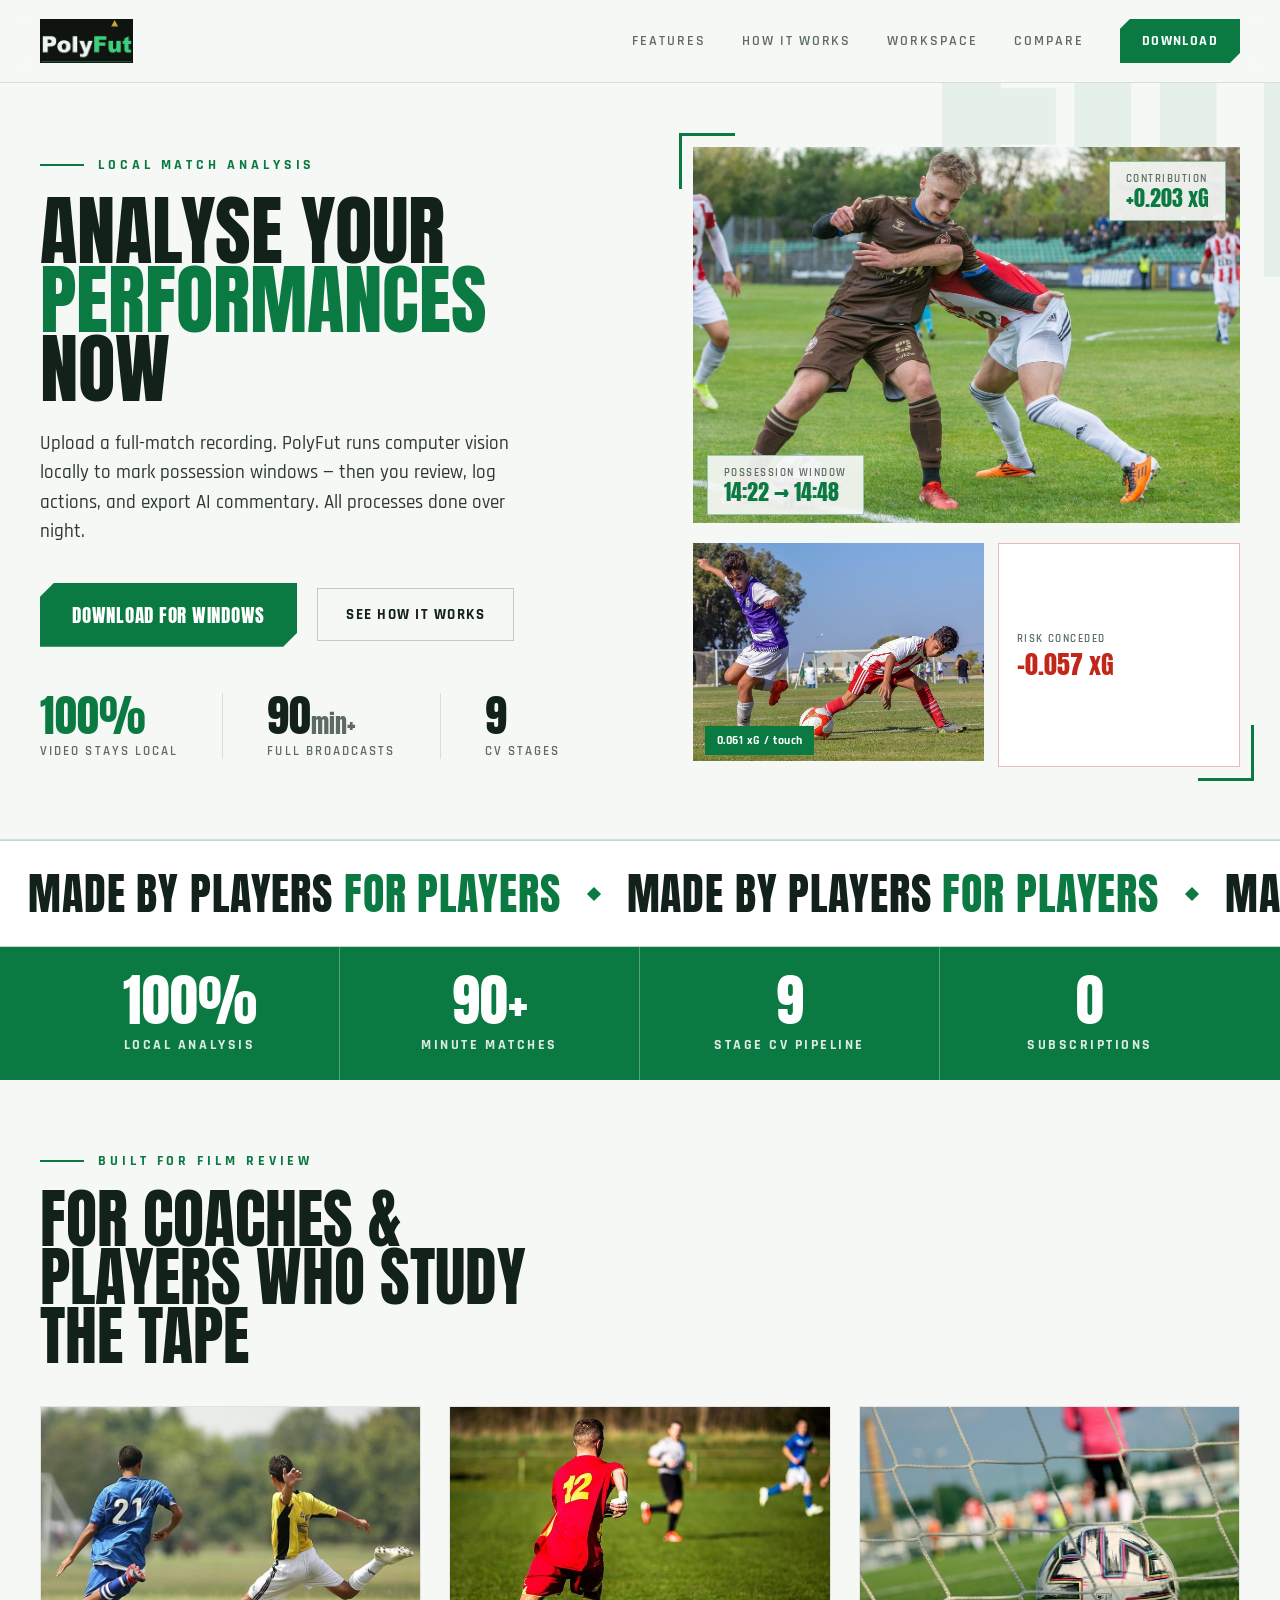
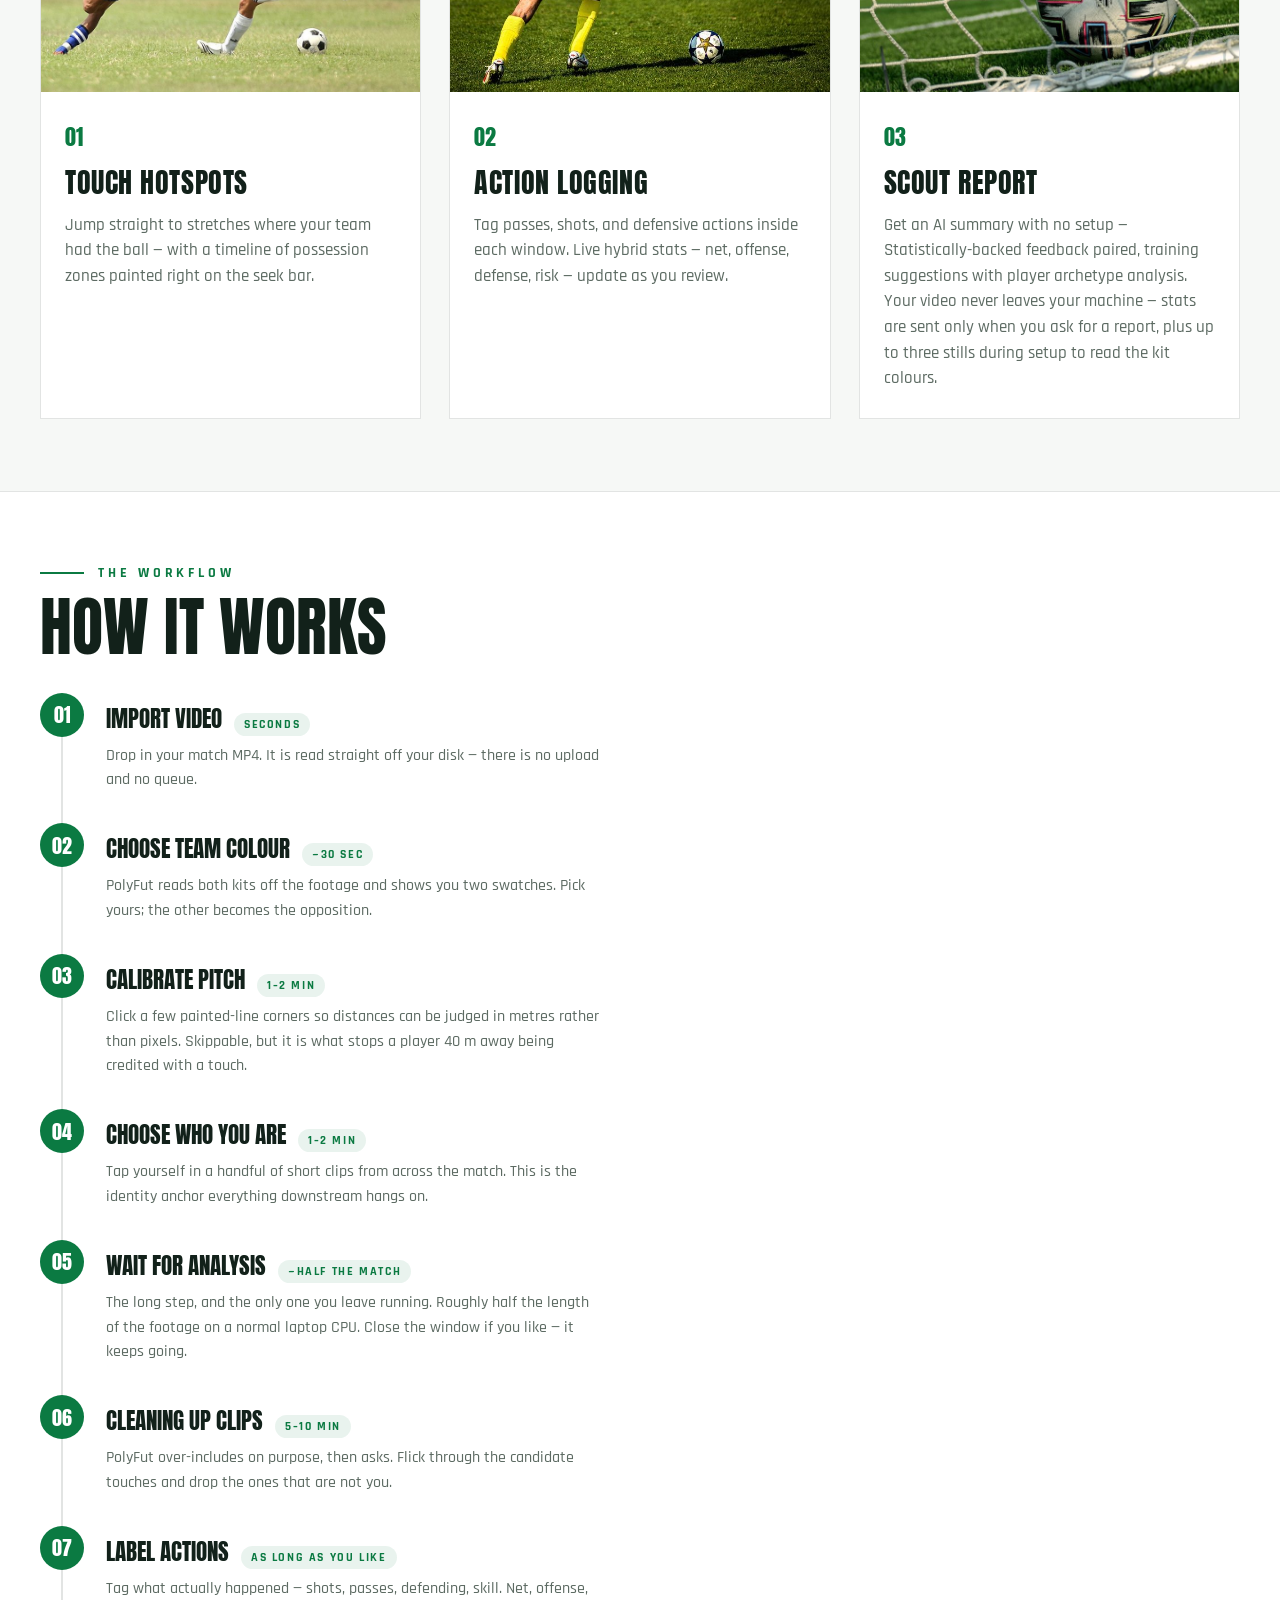
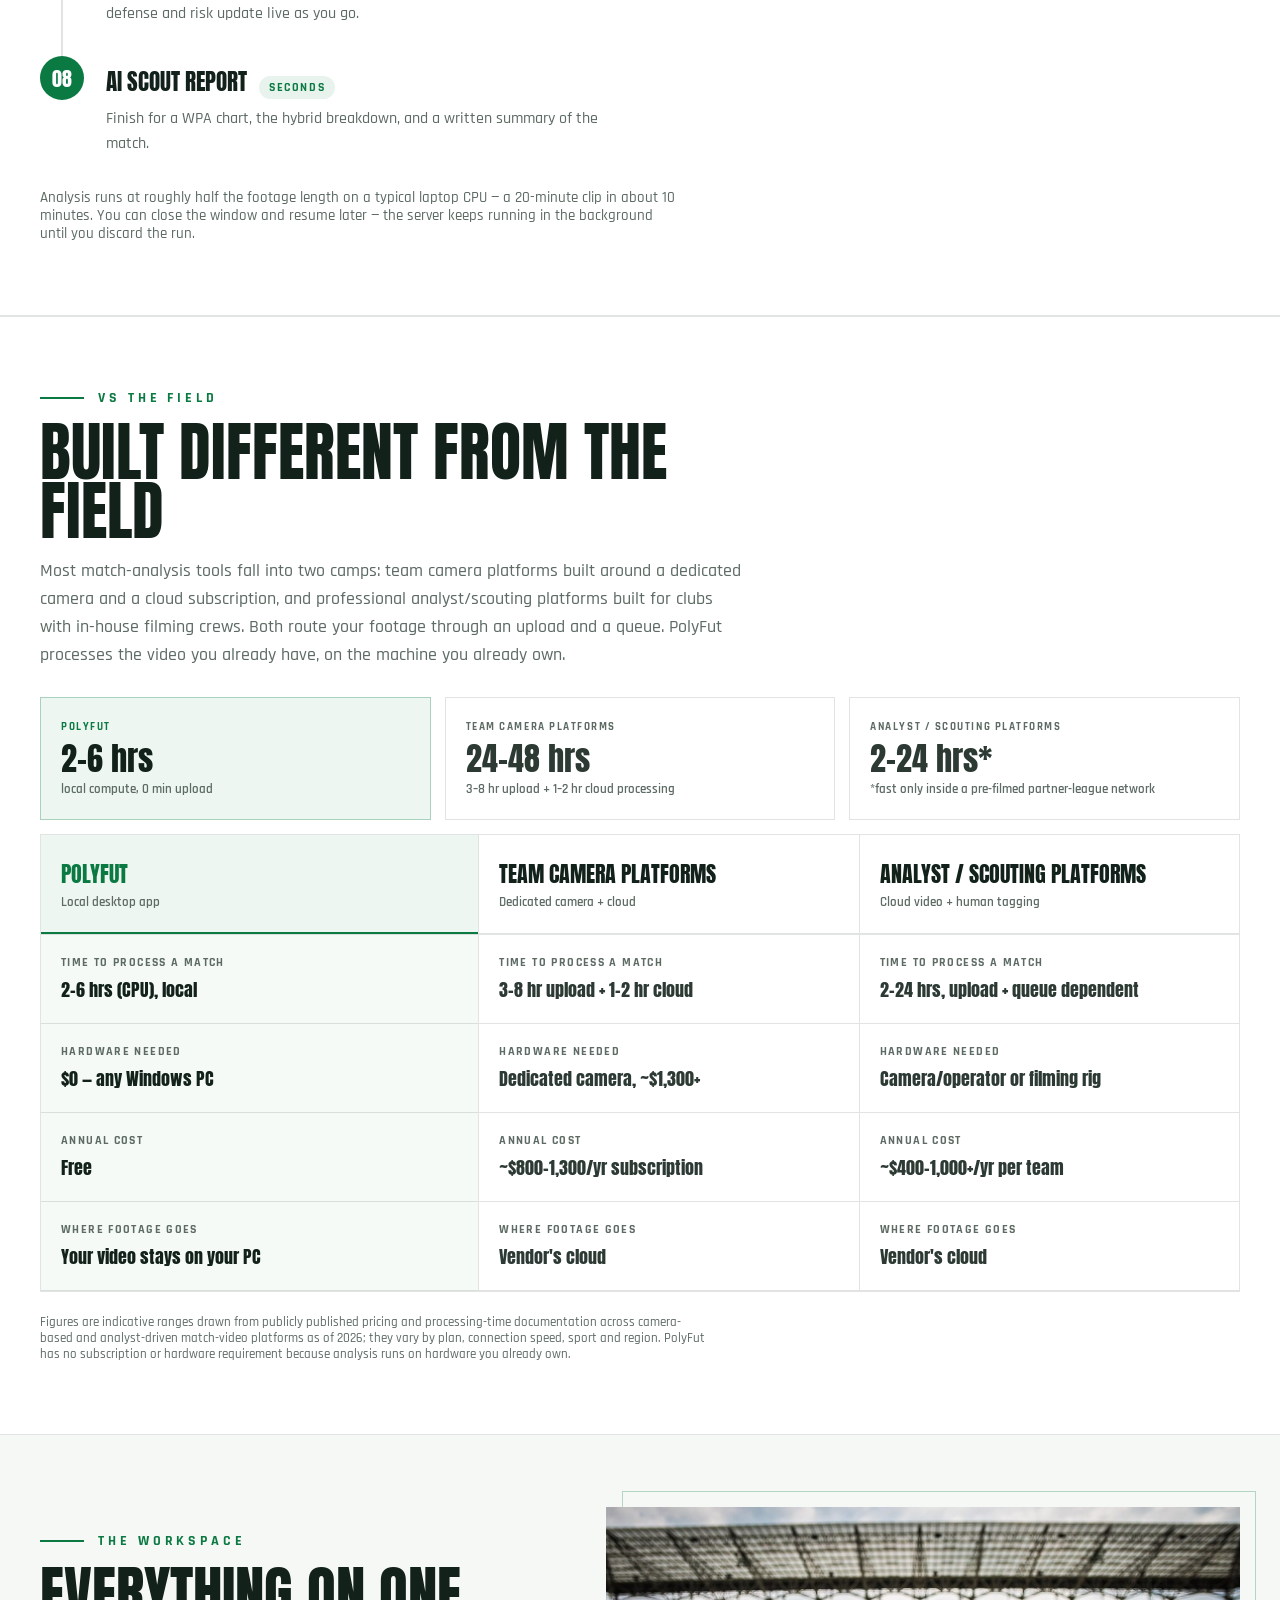
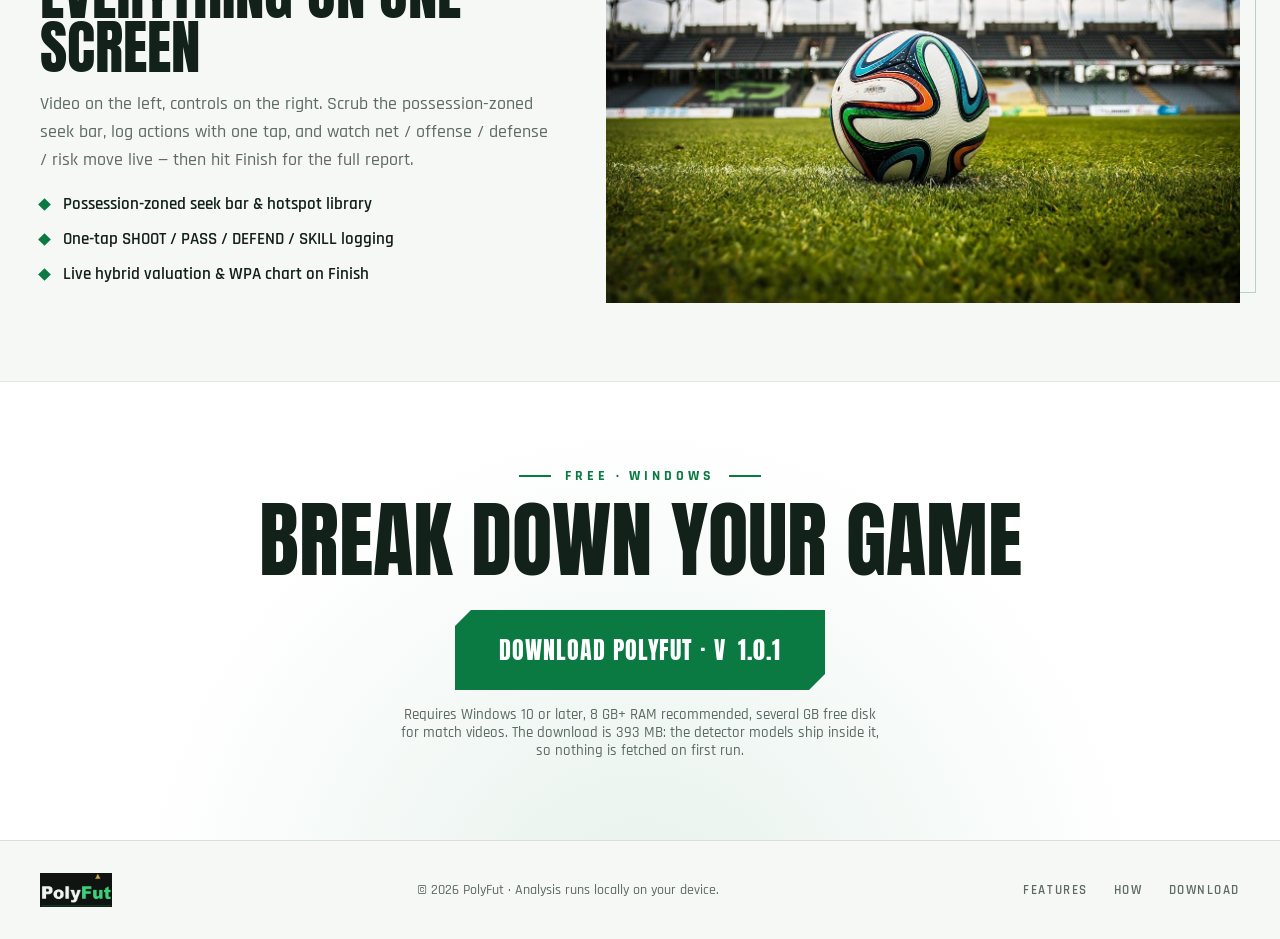
==== commit c06845e4: "Show the whole workflow, not four steps of it "How it works" listed Install / Upload / Pick your kit" ====
--- a/website/index.html
+++ b/website/index.html
@@ -186,29 +186,113 @@
         <span style="font-weight: 700; font-size: 14px; letter-spacing: 0.28em; text-transform: uppercase; color: #0b7a42;">The workflow</span>
       </div>
       <h2 style="font-family: Anton, sans-serif; font-weight: 400; text-transform: uppercase; font-size: clamp(40px, 5vw, 80px); line-height: 0.92; margin: 0px 0px 36px;">How it works</h2>
-      <div style="display: grid; grid-template-columns: repeat(4, 1fr); gap: 0px;">
-        <div style="padding: 8px 30px 8px 0px; border-right: 1px solid rgba(18, 33, 26, 0.12);">
-          <div style="font-family: Anton, sans-serif; font-size: 64px; color: rgba(11, 122, 66, 0.92); line-height: 1;">01</div>
-          <h3 style="font-family: Anton, sans-serif; font-weight: 400; text-transform: uppercase; font-size: 24px; margin: 18px 0px 10px;">Install</h3>
-          <p style="margin: 0px; color: #5d6b63; font-size: 16px; line-height: 1.55; font-weight: 500;">Download the Windows app and open PolyFut from the Start menu — no browser tab required.</p>
-        </div>
-        <div style="padding: 8px 30px; border-right: 1px solid rgba(18, 33, 26, 0.12);">
-          <div style="font-family: Anton, sans-serif; font-size: 64px; color: rgba(11, 122, 66, 0.92); line-height: 1;">02</div>
-          <h3 style="font-family: Anton, sans-serif; font-weight: 400; text-transform: uppercase; font-size: 24px; margin: 18px 0px 10px;">Upload</h3>
-          <p style="margin: 0px; color: #5d6b63; font-size: 16px; line-height: 1.55; font-weight: 500;">Import your match MP4. Analysis runs on your CPU or GPU, chunk by chunk — close the tab and resume anytime.</p>
-        </div>
-        <div style="padding: 8px 30px; border-right: 1px solid rgba(18, 33, 26, 0.12);">
-          <div style="font-family: Anton, sans-serif; font-size: 64px; color: rgba(11, 122, 66, 0.92); line-height: 1;">03</div>
-          <h3 style="font-family: Anton, sans-serif; font-weight: 400; text-transform: uppercase; font-size: 24px; margin: 18px 0px 10px;">Pick your kit</h3>
-          <p style="margin: 0px; color: #5d6b63; font-size: 16px; line-height: 1.55; font-weight: 500;">Tap a player wearing your colour on the first frame. The analyser learns your team from that single touch.</p>
-        </div>
-        <div style="padding: 8px 0px 8px 30px;">
-          <div style="font-family: Anton, sans-serif; font-size: 64px; color: rgba(11, 122, 66, 0.92); line-height: 1;">04</div>
-          <h3 style="font-family: Anton, sans-serif; font-weight: 400; text-transform: uppercase; font-size: 24px; margin: 18px 0px 10px;">Review</h3>
-          <p style="margin: 0px; color: #5d6b63; font-size: 16px; line-height: 1.55; font-weight: 500;">Click hotspots, log actions, and finish with a WPA chart, hybrid breakdown, and optional scout report.</p>
-        </div>
-      </div>
-      <p style="margin: 32px 0px 0px; color: #5d6b63; font-size: 14.5px; max-width: 80ch; font-weight: 500;">Full-match analysis can take several hours on CPU. You can close the window and resume later — the server keeps running in the background until you discard the run.</p>
+      <ol style="margin: 0px; padding: 0px; list-style: none;">
+          <li style="display: flex; gap: 22px; align-items: flex-start; list-style: none;">
+            <div style="display: flex; flex-direction: column; align-items: center; align-self: stretch; flex: 0 0 auto;">
+              <span style="width: 44px; height: 44px; flex: 0 0 44px; border-radius: 50%; background: #0b7a42; color: #ffffff; font-family: Anton, sans-serif; font-size: 20px; display: flex; align-items: center; justify-content: center;">01</span>
+              <span style="flex: 1 1 auto; width: 2px; min-height: 26px; background: rgba(18, 33, 26, 0.12);"></span>
+            </div>
+            <div style="padding-bottom: 30px; flex: 1 1 auto;">
+              <div style="display: flex; align-items: baseline; gap: 12px; flex-wrap: wrap;">
+                <h3 style="font-family: Anton, sans-serif; font-weight: 400; text-transform: uppercase; font-size: 23px; margin: 8px 0px 0px; color: #12211a;">Import video</h3>
+                <span style="font-weight: 700; font-size: 11.5px; letter-spacing: 0.14em; text-transform: uppercase; color: #0b7a42; background: rgba(11, 122, 66, 0.09); padding: 4px 10px; border-radius: 999px; white-space: nowrap;">seconds</span>
+              </div>
+              <p style="margin: 8px 0px 0px; color: #5d6b63; font-size: 16px; line-height: 1.55; font-weight: 500; max-width: 62ch;">Drop in your match MP4. It is read straight off your disk &mdash; there is no upload and no queue.</p>
+            </div>
+          </li>
+          <li style="display: flex; gap: 22px; align-items: flex-start; list-style: none;">
+            <div style="display: flex; flex-direction: column; align-items: center; align-self: stretch; flex: 0 0 auto;">
+              <span style="width: 44px; height: 44px; flex: 0 0 44px; border-radius: 50%; background: #0b7a42; color: #ffffff; font-family: Anton, sans-serif; font-size: 20px; display: flex; align-items: center; justify-content: center;">02</span>
+              <span style="flex: 1 1 auto; width: 2px; min-height: 26px; background: rgba(18, 33, 26, 0.12);"></span>
+            </div>
+            <div style="padding-bottom: 30px; flex: 1 1 auto;">
+              <div style="display: flex; align-items: baseline; gap: 12px; flex-wrap: wrap;">
+                <h3 style="font-family: Anton, sans-serif; font-weight: 400; text-transform: uppercase; font-size: 23px; margin: 8px 0px 0px; color: #12211a;">Choose team colour</h3>
+                <span style="font-weight: 700; font-size: 11.5px; letter-spacing: 0.14em; text-transform: uppercase; color: #0b7a42; background: rgba(11, 122, 66, 0.09); padding: 4px 10px; border-radius: 999px; white-space: nowrap;">~30 sec</span>
+              </div>
+              <p style="margin: 8px 0px 0px; color: #5d6b63; font-size: 16px; line-height: 1.55; font-weight: 500; max-width: 62ch;">PolyFut reads both kits off the footage and shows you two swatches. Pick yours; the other becomes the opposition.</p>
+            </div>
+          </li>
+          <li style="display: flex; gap: 22px; align-items: flex-start; list-style: none;">
+            <div style="display: flex; flex-direction: column; align-items: center; align-self: stretch; flex: 0 0 auto;">
+              <span style="width: 44px; height: 44px; flex: 0 0 44px; border-radius: 50%; background: #0b7a42; color: #ffffff; font-family: Anton, sans-serif; font-size: 20px; display: flex; align-items: center; justify-content: center;">03</span>
+              <span style="flex: 1 1 auto; width: 2px; min-height: 26px; background: rgba(18, 33, 26, 0.12);"></span>
+            </div>
+            <div style="padding-bottom: 30px; flex: 1 1 auto;">
+              <div style="display: flex; align-items: baseline; gap: 12px; flex-wrap: wrap;">
+                <h3 style="font-family: Anton, sans-serif; font-weight: 400; text-transform: uppercase; font-size: 23px; margin: 8px 0px 0px; color: #12211a;">Calibrate pitch</h3>
+                <span style="font-weight: 700; font-size: 11.5px; letter-spacing: 0.14em; text-transform: uppercase; color: #0b7a42; background: rgba(11, 122, 66, 0.09); padding: 4px 10px; border-radius: 999px; white-space: nowrap;">1&ndash;2 min</span>
+              </div>
+              <p style="margin: 8px 0px 0px; color: #5d6b63; font-size: 16px; line-height: 1.55; font-weight: 500; max-width: 62ch;">Click a few painted-line corners so distances can be judged in metres rather than pixels. Skippable, but it is what stops a player 40&nbsp;m away being credited with a touch.</p>
+            </div>
+          </li>
+          <li style="display: flex; gap: 22px; align-items: flex-start; list-style: none;">
+            <div style="display: flex; flex-direction: column; align-items: center; align-self: stretch; flex: 0 0 auto;">
+              <span style="width: 44px; height: 44px; flex: 0 0 44px; border-radius: 50%; background: #0b7a42; color: #ffffff; font-family: Anton, sans-serif; font-size: 20px; display: flex; align-items: center; justify-content: center;">04</span>
+              <span style="flex: 1 1 auto; width: 2px; min-height: 26px; background: rgba(18, 33, 26, 0.12);"></span>
+            </div>
+            <div style="padding-bottom: 30px; flex: 1 1 auto;">
+              <div style="display: flex; align-items: baseline; gap: 12px; flex-wrap: wrap;">
+                <h3 style="font-family: Anton, sans-serif; font-weight: 400; text-transform: uppercase; font-size: 23px; margin: 8px 0px 0px; color: #12211a;">Choose who you are</h3>
+                <span style="font-weight: 700; font-size: 11.5px; letter-spacing: 0.14em; text-transform: uppercase; color: #0b7a42; background: rgba(11, 122, 66, 0.09); padding: 4px 10px; border-radius: 999px; white-space: nowrap;">1&ndash;2 min</span>
+              </div>
+              <p style="margin: 8px 0px 0px; color: #5d6b63; font-size: 16px; line-height: 1.55; font-weight: 500; max-width: 62ch;">Tap yourself in a handful of short clips from across the match. This is the identity anchor everything downstream hangs on.</p>
+            </div>
+          </li>
+          <li style="display: flex; gap: 22px; align-items: flex-start; list-style: none;">
+            <div style="display: flex; flex-direction: column; align-items: center; align-self: stretch; flex: 0 0 auto;">
+              <span style="width: 44px; height: 44px; flex: 0 0 44px; border-radius: 50%; background: #0b7a42; color: #ffffff; font-family: Anton, sans-serif; font-size: 20px; display: flex; align-items: center; justify-content: center;">05</span>
+              <span style="flex: 1 1 auto; width: 2px; min-height: 26px; background: rgba(18, 33, 26, 0.12);"></span>
+            </div>
+            <div style="padding-bottom: 30px; flex: 1 1 auto;">
+              <div style="display: flex; align-items: baseline; gap: 12px; flex-wrap: wrap;">
+                <h3 style="font-family: Anton, sans-serif; font-weight: 400; text-transform: uppercase; font-size: 23px; margin: 8px 0px 0px; color: #12211a;">Wait for analysis</h3>
+                <span style="font-weight: 700; font-size: 11.5px; letter-spacing: 0.14em; text-transform: uppercase; color: #0b7a42; background: rgba(11, 122, 66, 0.09); padding: 4px 10px; border-radius: 999px; white-space: nowrap;">~half the match</span>
+              </div>
+              <p style="margin: 8px 0px 0px; color: #5d6b63; font-size: 16px; line-height: 1.55; font-weight: 500; max-width: 62ch;">The long step, and the only one you leave running. Roughly half the length of the footage on a normal laptop CPU. Close the window if you like &mdash; it keeps going.</p>
+            </div>
+          </li>
+          <li style="display: flex; gap: 22px; align-items: flex-start; list-style: none;">
+            <div style="display: flex; flex-direction: column; align-items: center; align-self: stretch; flex: 0 0 auto;">
+              <span style="width: 44px; height: 44px; flex: 0 0 44px; border-radius: 50%; background: #0b7a42; color: #ffffff; font-family: Anton, sans-serif; font-size: 20px; display: flex; align-items: center; justify-content: center;">06</span>
+              <span style="flex: 1 1 auto; width: 2px; min-height: 26px; background: rgba(18, 33, 26, 0.12);"></span>
+            </div>
+            <div style="padding-bottom: 30px; flex: 1 1 auto;">
+              <div style="display: flex; align-items: baseline; gap: 12px; flex-wrap: wrap;">
+                <h3 style="font-family: Anton, sans-serif; font-weight: 400; text-transform: uppercase; font-size: 23px; margin: 8px 0px 0px; color: #12211a;">Cleaning up clips</h3>
+                <span style="font-weight: 700; font-size: 11.5px; letter-spacing: 0.14em; text-transform: uppercase; color: #0b7a42; background: rgba(11, 122, 66, 0.09); padding: 4px 10px; border-radius: 999px; white-space: nowrap;">5&ndash;10 min</span>
+              </div>
+              <p style="margin: 8px 0px 0px; color: #5d6b63; font-size: 16px; line-height: 1.55; font-weight: 500; max-width: 62ch;">PolyFut over-includes on purpose, then asks. Flick through the candidate touches and drop the ones that are not you.</p>
+            </div>
+          </li>
+          <li style="display: flex; gap: 22px; align-items: flex-start; list-style: none;">
+            <div style="display: flex; flex-direction: column; align-items: center; align-self: stretch; flex: 0 0 auto;">
+              <span style="width: 44px; height: 44px; flex: 0 0 44px; border-radius: 50%; background: #0b7a42; color: #ffffff; font-family: Anton, sans-serif; font-size: 20px; display: flex; align-items: center; justify-content: center;">07</span>
+              <span style="flex: 1 1 auto; width: 2px; min-height: 26px; background: rgba(18, 33, 26, 0.12);"></span>
+            </div>
+            <div style="padding-bottom: 30px; flex: 1 1 auto;">
+              <div style="display: flex; align-items: baseline; gap: 12px; flex-wrap: wrap;">
+                <h3 style="font-family: Anton, sans-serif; font-weight: 400; text-transform: uppercase; font-size: 23px; margin: 8px 0px 0px; color: #12211a;">Label actions</h3>
+                <span style="font-weight: 700; font-size: 11.5px; letter-spacing: 0.14em; text-transform: uppercase; color: #0b7a42; background: rgba(11, 122, 66, 0.09); padding: 4px 10px; border-radius: 999px; white-space: nowrap;">as long as you like</span>
+              </div>
+              <p style="margin: 8px 0px 0px; color: #5d6b63; font-size: 16px; line-height: 1.55; font-weight: 500; max-width: 62ch;">Tag what actually happened &mdash; shots, passes, defending, skill. Net, offense, defense and risk update live as you go.</p>
+            </div>
+          </li>
+          <li style="display: flex; gap: 22px; align-items: flex-start; list-style: none;">
+            <div style="display: flex; flex-direction: column; align-items: center; align-self: stretch; flex: 0 0 auto;">
+              <span style="width: 44px; height: 44px; flex: 0 0 44px; border-radius: 50%; background: #0b7a42; color: #ffffff; font-family: Anton, sans-serif; font-size: 20px; display: flex; align-items: center; justify-content: center;">08</span>
+              
+            </div>
+            <div style="padding-bottom: 0; flex: 1 1 auto;">
+              <div style="display: flex; align-items: baseline; gap: 12px; flex-wrap: wrap;">
+                <h3 style="font-family: Anton, sans-serif; font-weight: 400; text-transform: uppercase; font-size: 23px; margin: 8px 0px 0px; color: #12211a;">AI scout report</h3>
+                <span style="font-weight: 700; font-size: 11.5px; letter-spacing: 0.14em; text-transform: uppercase; color: #0b7a42; background: rgba(11, 122, 66, 0.09); padding: 4px 10px; border-radius: 999px; white-space: nowrap;">seconds</span>
+              </div>
+              <p style="margin: 8px 0px 0px; color: #5d6b63; font-size: 16px; line-height: 1.55; font-weight: 500; max-width: 62ch;">Finish for a WPA chart, the hybrid breakdown, and a written summary of the match.</p>
+            </div>
+          </li>
+        </ol>
+      <p style="margin: 32px 0px 0px; color: #5d6b63; font-size: 14.5px; max-width: 80ch; font-weight: 500;">Analysis runs at roughly half the footage length on a typical laptop CPU &mdash; a 20-minute clip in about 10 minutes. You can close the window and resume later — the server keeps running in the background until you discard the run.</p>
     </div>
   </section>
   <section id="compare" style="background: #ffffff; border-top: 1px solid rgba(18, 33, 26, 0.12); border-bottom: 1px solid rgba(18, 33, 26, 0.12);">
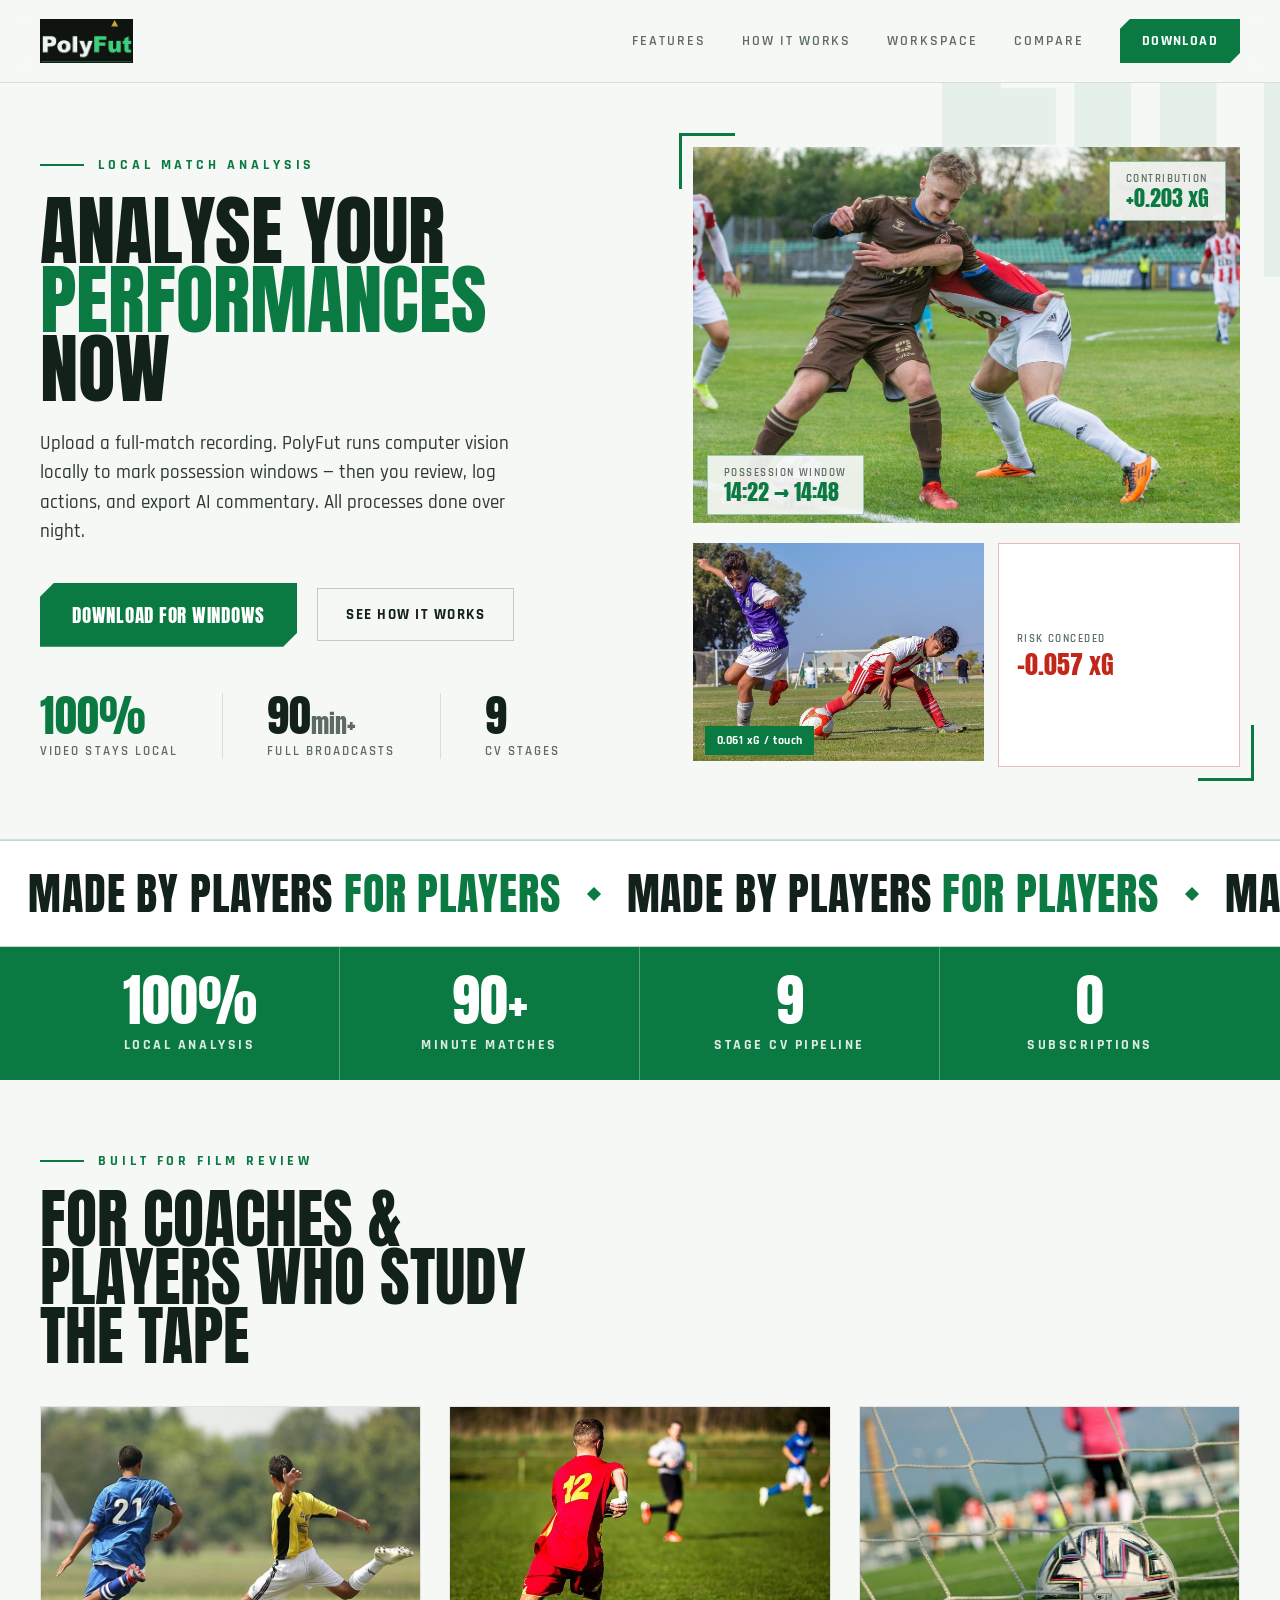
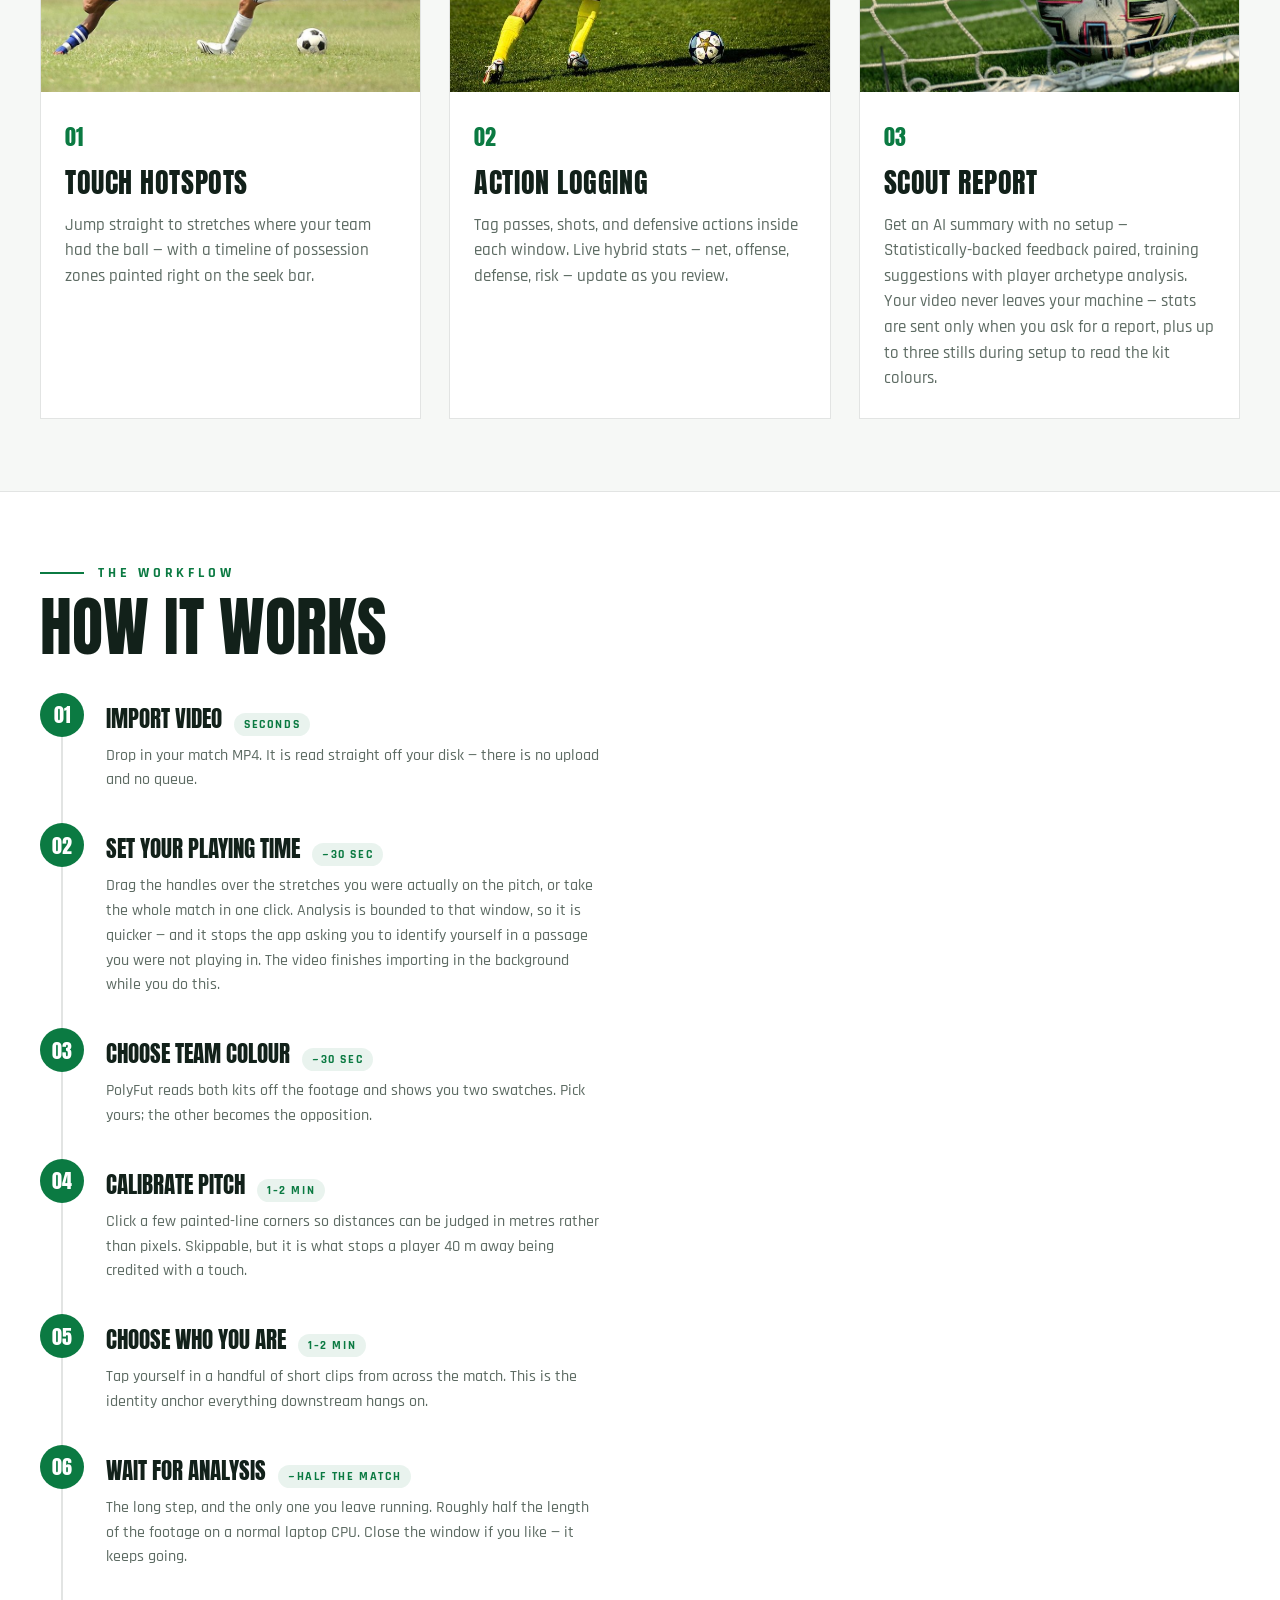
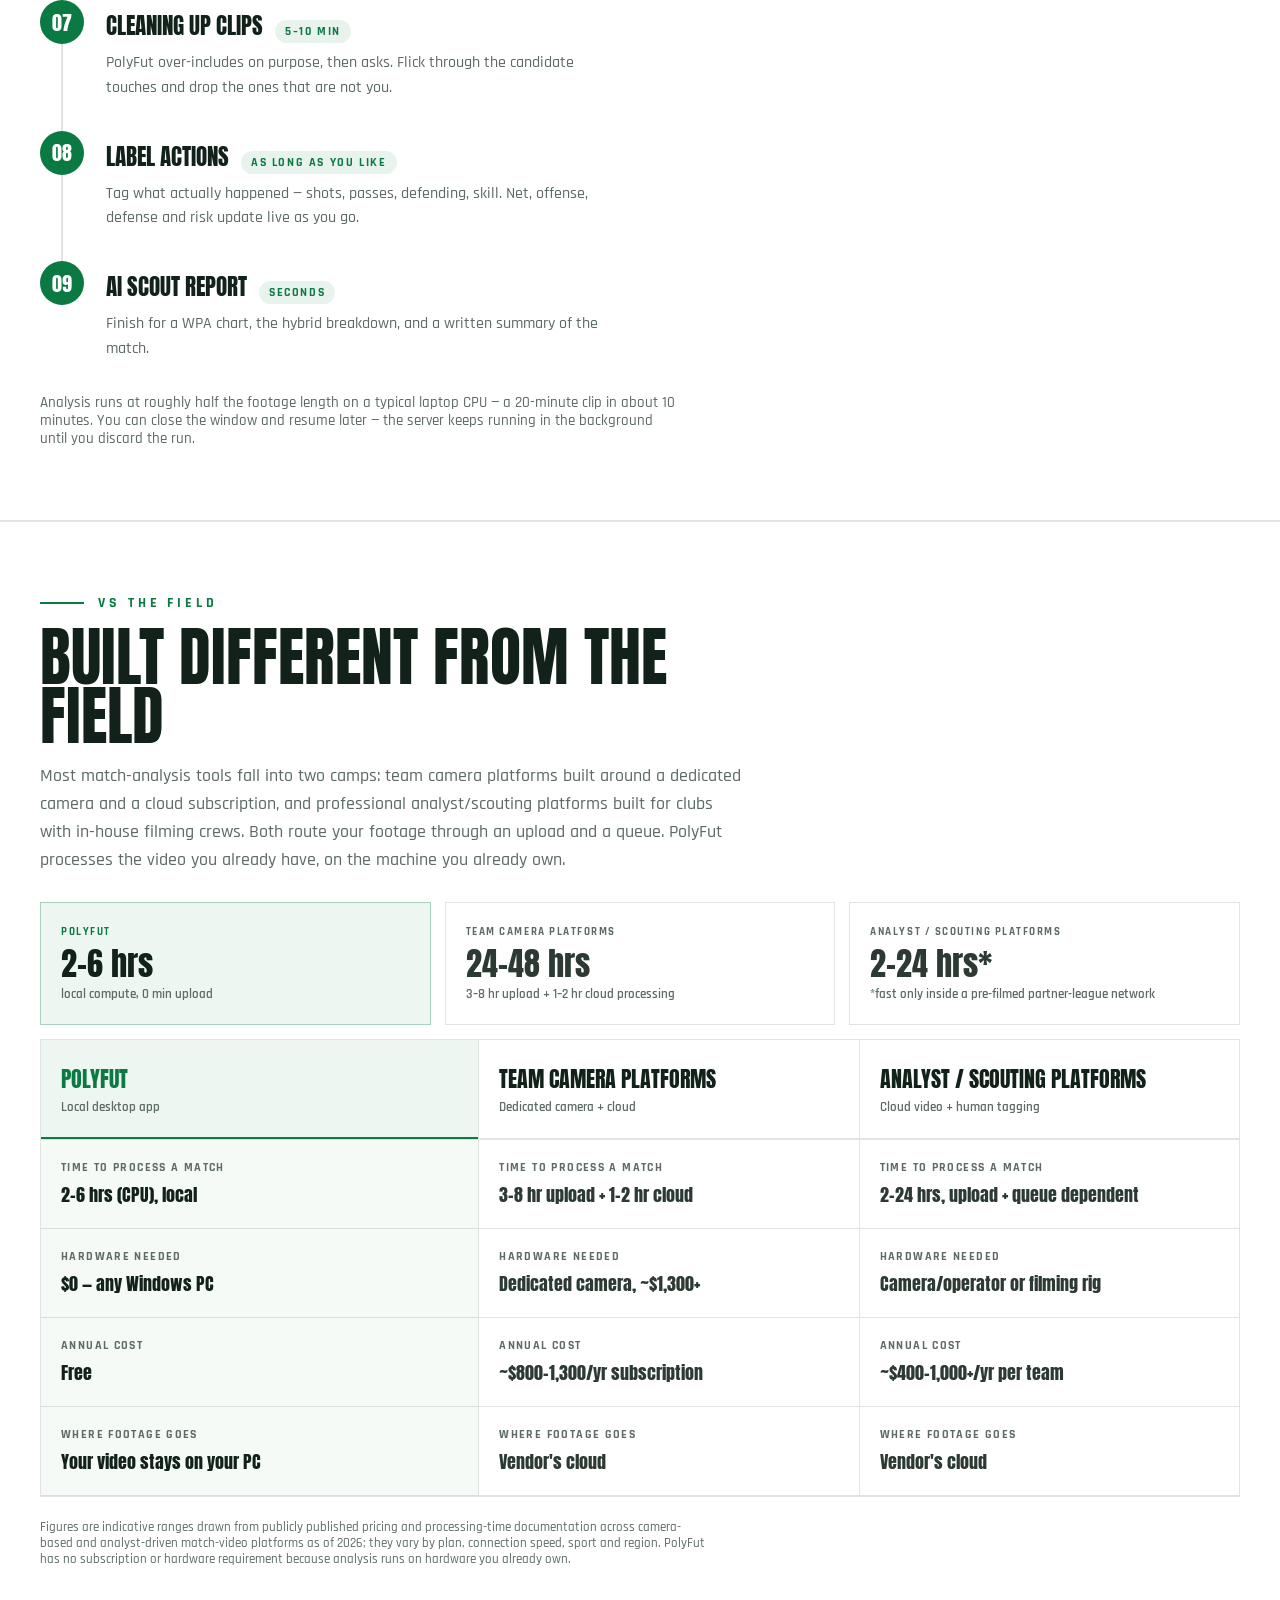
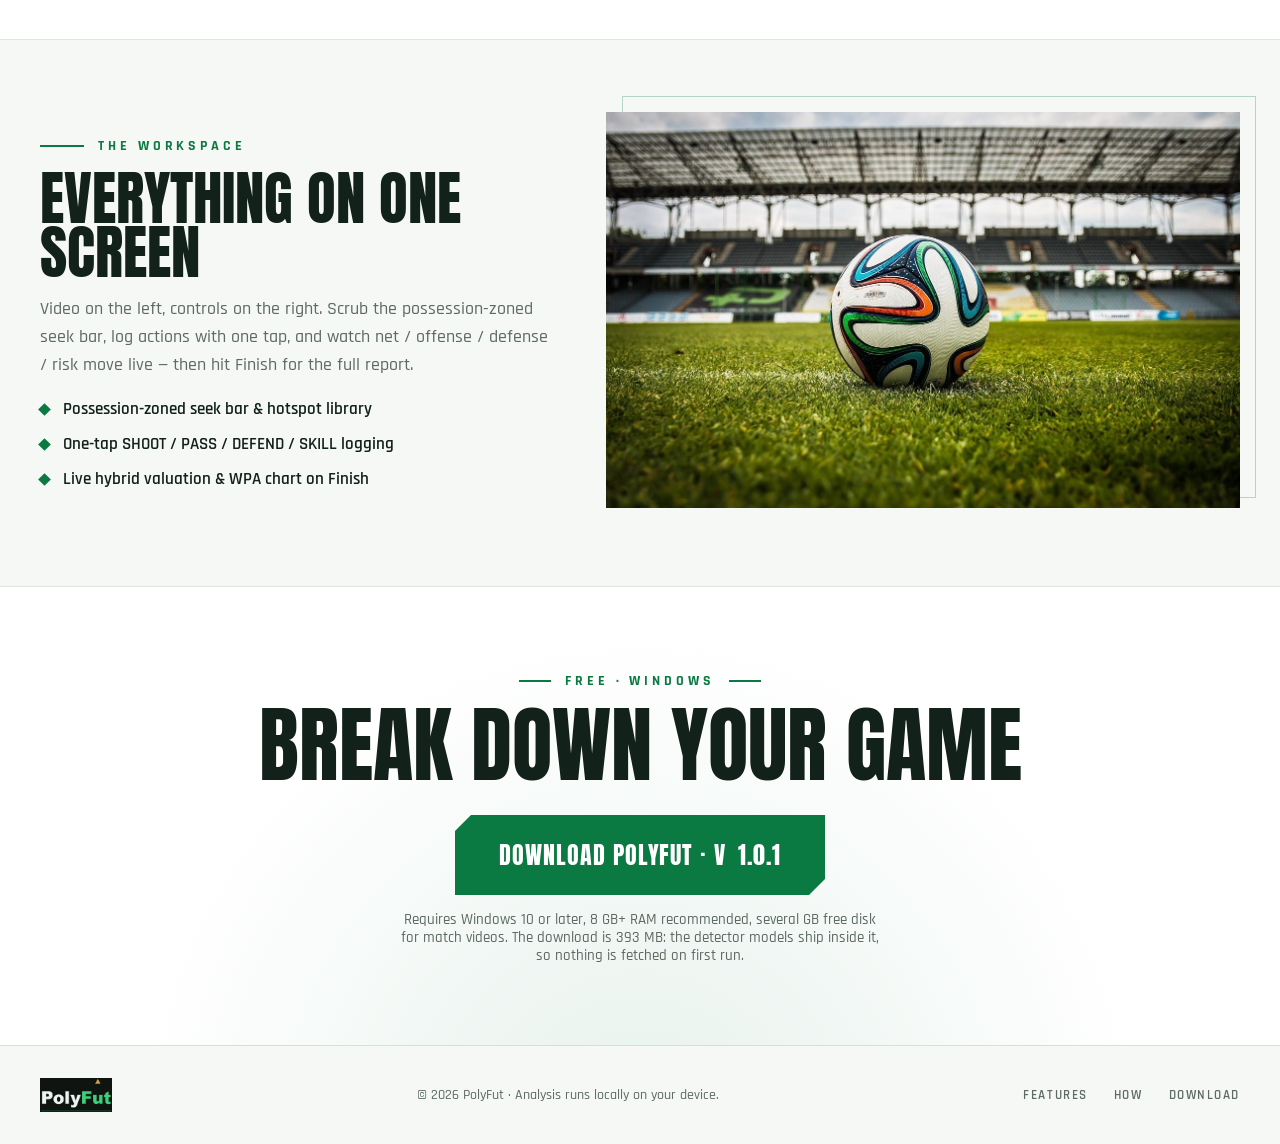
==== commit f6560ae0: "Add the playing-time step to the workflow timeline The timeline went import -> team colour, but the " ====
--- a/website/index.html
+++ b/website/index.html
@@ -207,6 +207,19 @@
             </div>
             <div style="padding-bottom: 30px; flex: 1 1 auto;">
               <div style="display: flex; align-items: baseline; gap: 12px; flex-wrap: wrap;">
+                <h3 style="font-family: Anton, sans-serif; font-weight: 400; text-transform: uppercase; font-size: 23px; margin: 8px 0px 0px; color: #12211a;">Set your playing time</h3>
+                <span style="font-weight: 700; font-size: 11.5px; letter-spacing: 0.14em; text-transform: uppercase; color: #0b7a42; background: rgba(11, 122, 66, 0.09); padding: 4px 10px; border-radius: 999px; white-space: nowrap;">~30 sec</span>
+              </div>
+              <p style="margin: 8px 0px 0px; color: #5d6b63; font-size: 16px; line-height: 1.55; font-weight: 500; max-width: 62ch;">Drag the handles over the stretches you were actually on the pitch, or take the whole match in one click. Analysis is bounded to that window, so it is quicker &mdash; and it stops the app asking you to identify yourself in a passage you were not playing in. The video finishes importing in the background while you do this.</p>
+            </div>
+          </li>
+          <li style="display: flex; gap: 22px; align-items: flex-start; list-style: none;">
+            <div style="display: flex; flex-direction: column; align-items: center; align-self: stretch; flex: 0 0 auto;">
+              <span style="width: 44px; height: 44px; flex: 0 0 44px; border-radius: 50%; background: #0b7a42; color: #ffffff; font-family: Anton, sans-serif; font-size: 20px; display: flex; align-items: center; justify-content: center;">03</span>
+              <span style="flex: 1 1 auto; width: 2px; min-height: 26px; background: rgba(18, 33, 26, 0.12);"></span>
+            </div>
+            <div style="padding-bottom: 30px; flex: 1 1 auto;">
+              <div style="display: flex; align-items: baseline; gap: 12px; flex-wrap: wrap;">
                 <h3 style="font-family: Anton, sans-serif; font-weight: 400; text-transform: uppercase; font-size: 23px; margin: 8px 0px 0px; color: #12211a;">Choose team colour</h3>
                 <span style="font-weight: 700; font-size: 11.5px; letter-spacing: 0.14em; text-transform: uppercase; color: #0b7a42; background: rgba(11, 122, 66, 0.09); padding: 4px 10px; border-radius: 999px; white-space: nowrap;">~30 sec</span>
               </div>
@@ -215,7 +228,7 @@
           </li>
           <li style="display: flex; gap: 22px; align-items: flex-start; list-style: none;">
             <div style="display: flex; flex-direction: column; align-items: center; align-self: stretch; flex: 0 0 auto;">
-              <span style="width: 44px; height: 44px; flex: 0 0 44px; border-radius: 50%; background: #0b7a42; color: #ffffff; font-family: Anton, sans-serif; font-size: 20px; display: flex; align-items: center; justify-content: center;">03</span>
+              <span style="width: 44px; height: 44px; flex: 0 0 44px; border-radius: 50%; background: #0b7a42; color: #ffffff; font-family: Anton, sans-serif; font-size: 20px; display: flex; align-items: center; justify-content: center;">04</span>
               <span style="flex: 1 1 auto; width: 2px; min-height: 26px; background: rgba(18, 33, 26, 0.12);"></span>
             </div>
             <div style="padding-bottom: 30px; flex: 1 1 auto;">
@@ -228,7 +241,7 @@
           </li>
           <li style="display: flex; gap: 22px; align-items: flex-start; list-style: none;">
             <div style="display: flex; flex-direction: column; align-items: center; align-self: stretch; flex: 0 0 auto;">
-              <span style="width: 44px; height: 44px; flex: 0 0 44px; border-radius: 50%; background: #0b7a42; color: #ffffff; font-family: Anton, sans-serif; font-size: 20px; display: flex; align-items: center; justify-content: center;">04</span>
+              <span style="width: 44px; height: 44px; flex: 0 0 44px; border-radius: 50%; background: #0b7a42; color: #ffffff; font-family: Anton, sans-serif; font-size: 20px; display: flex; align-items: center; justify-content: center;">05</span>
               <span style="flex: 1 1 auto; width: 2px; min-height: 26px; background: rgba(18, 33, 26, 0.12);"></span>
             </div>
             <div style="padding-bottom: 30px; flex: 1 1 auto;">
@@ -241,7 +254,7 @@
           </li>
           <li style="display: flex; gap: 22px; align-items: flex-start; list-style: none;">
             <div style="display: flex; flex-direction: column; align-items: center; align-self: stretch; flex: 0 0 auto;">
-              <span style="width: 44px; height: 44px; flex: 0 0 44px; border-radius: 50%; background: #0b7a42; color: #ffffff; font-family: Anton, sans-serif; font-size: 20px; display: flex; align-items: center; justify-content: center;">05</span>
+              <span style="width: 44px; height: 44px; flex: 0 0 44px; border-radius: 50%; background: #0b7a42; color: #ffffff; font-family: Anton, sans-serif; font-size: 20px; display: flex; align-items: center; justify-content: center;">06</span>
               <span style="flex: 1 1 auto; width: 2px; min-height: 26px; background: rgba(18, 33, 26, 0.12);"></span>
             </div>
             <div style="padding-bottom: 30px; flex: 1 1 auto;">
@@ -254,7 +267,7 @@
           </li>
           <li style="display: flex; gap: 22px; align-items: flex-start; list-style: none;">
             <div style="display: flex; flex-direction: column; align-items: center; align-self: stretch; flex: 0 0 auto;">
-              <span style="width: 44px; height: 44px; flex: 0 0 44px; border-radius: 50%; background: #0b7a42; color: #ffffff; font-family: Anton, sans-serif; font-size: 20px; display: flex; align-items: center; justify-content: center;">06</span>
+              <span style="width: 44px; height: 44px; flex: 0 0 44px; border-radius: 50%; background: #0b7a42; color: #ffffff; font-family: Anton, sans-serif; font-size: 20px; display: flex; align-items: center; justify-content: center;">07</span>
               <span style="flex: 1 1 auto; width: 2px; min-height: 26px; background: rgba(18, 33, 26, 0.12);"></span>
             </div>
             <div style="padding-bottom: 30px; flex: 1 1 auto;">
@@ -267,7 +280,7 @@
           </li>
           <li style="display: flex; gap: 22px; align-items: flex-start; list-style: none;">
             <div style="display: flex; flex-direction: column; align-items: center; align-self: stretch; flex: 0 0 auto;">
-              <span style="width: 44px; height: 44px; flex: 0 0 44px; border-radius: 50%; background: #0b7a42; color: #ffffff; font-family: Anton, sans-serif; font-size: 20px; display: flex; align-items: center; justify-content: center;">07</span>
+              <span style="width: 44px; height: 44px; flex: 0 0 44px; border-radius: 50%; background: #0b7a42; color: #ffffff; font-family: Anton, sans-serif; font-size: 20px; display: flex; align-items: center; justify-content: center;">08</span>
               <span style="flex: 1 1 auto; width: 2px; min-height: 26px; background: rgba(18, 33, 26, 0.12);"></span>
             </div>
             <div style="padding-bottom: 30px; flex: 1 1 auto;">
@@ -280,7 +293,7 @@
           </li>
           <li style="display: flex; gap: 22px; align-items: flex-start; list-style: none;">
             <div style="display: flex; flex-direction: column; align-items: center; align-self: stretch; flex: 0 0 auto;">
-              <span style="width: 44px; height: 44px; flex: 0 0 44px; border-radius: 50%; background: #0b7a42; color: #ffffff; font-family: Anton, sans-serif; font-size: 20px; display: flex; align-items: center; justify-content: center;">08</span>
+              <span style="width: 44px; height: 44px; flex: 0 0 44px; border-radius: 50%; background: #0b7a42; color: #ffffff; font-family: Anton, sans-serif; font-size: 20px; display: flex; align-items: center; justify-content: center;">09</span>
               
             </div>
             <div style="padding-bottom: 0; flex: 1 1 auto;">
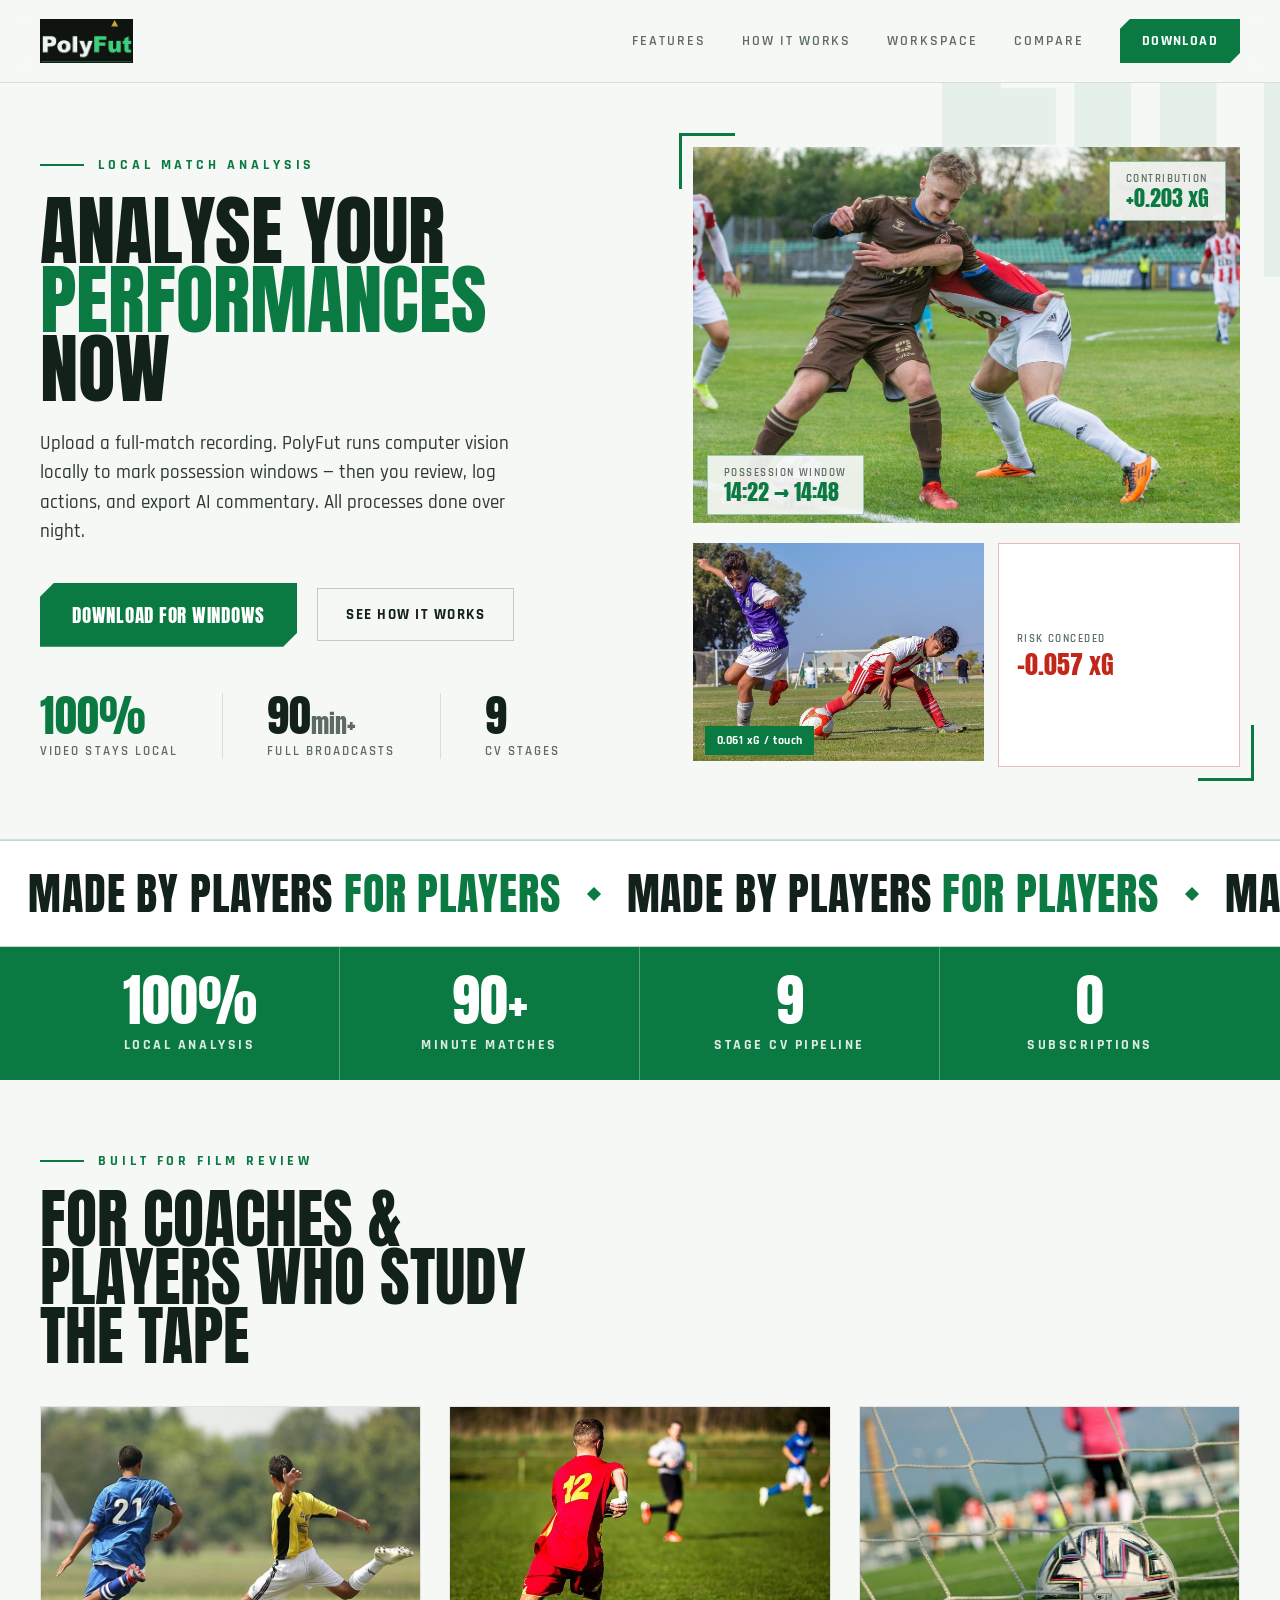
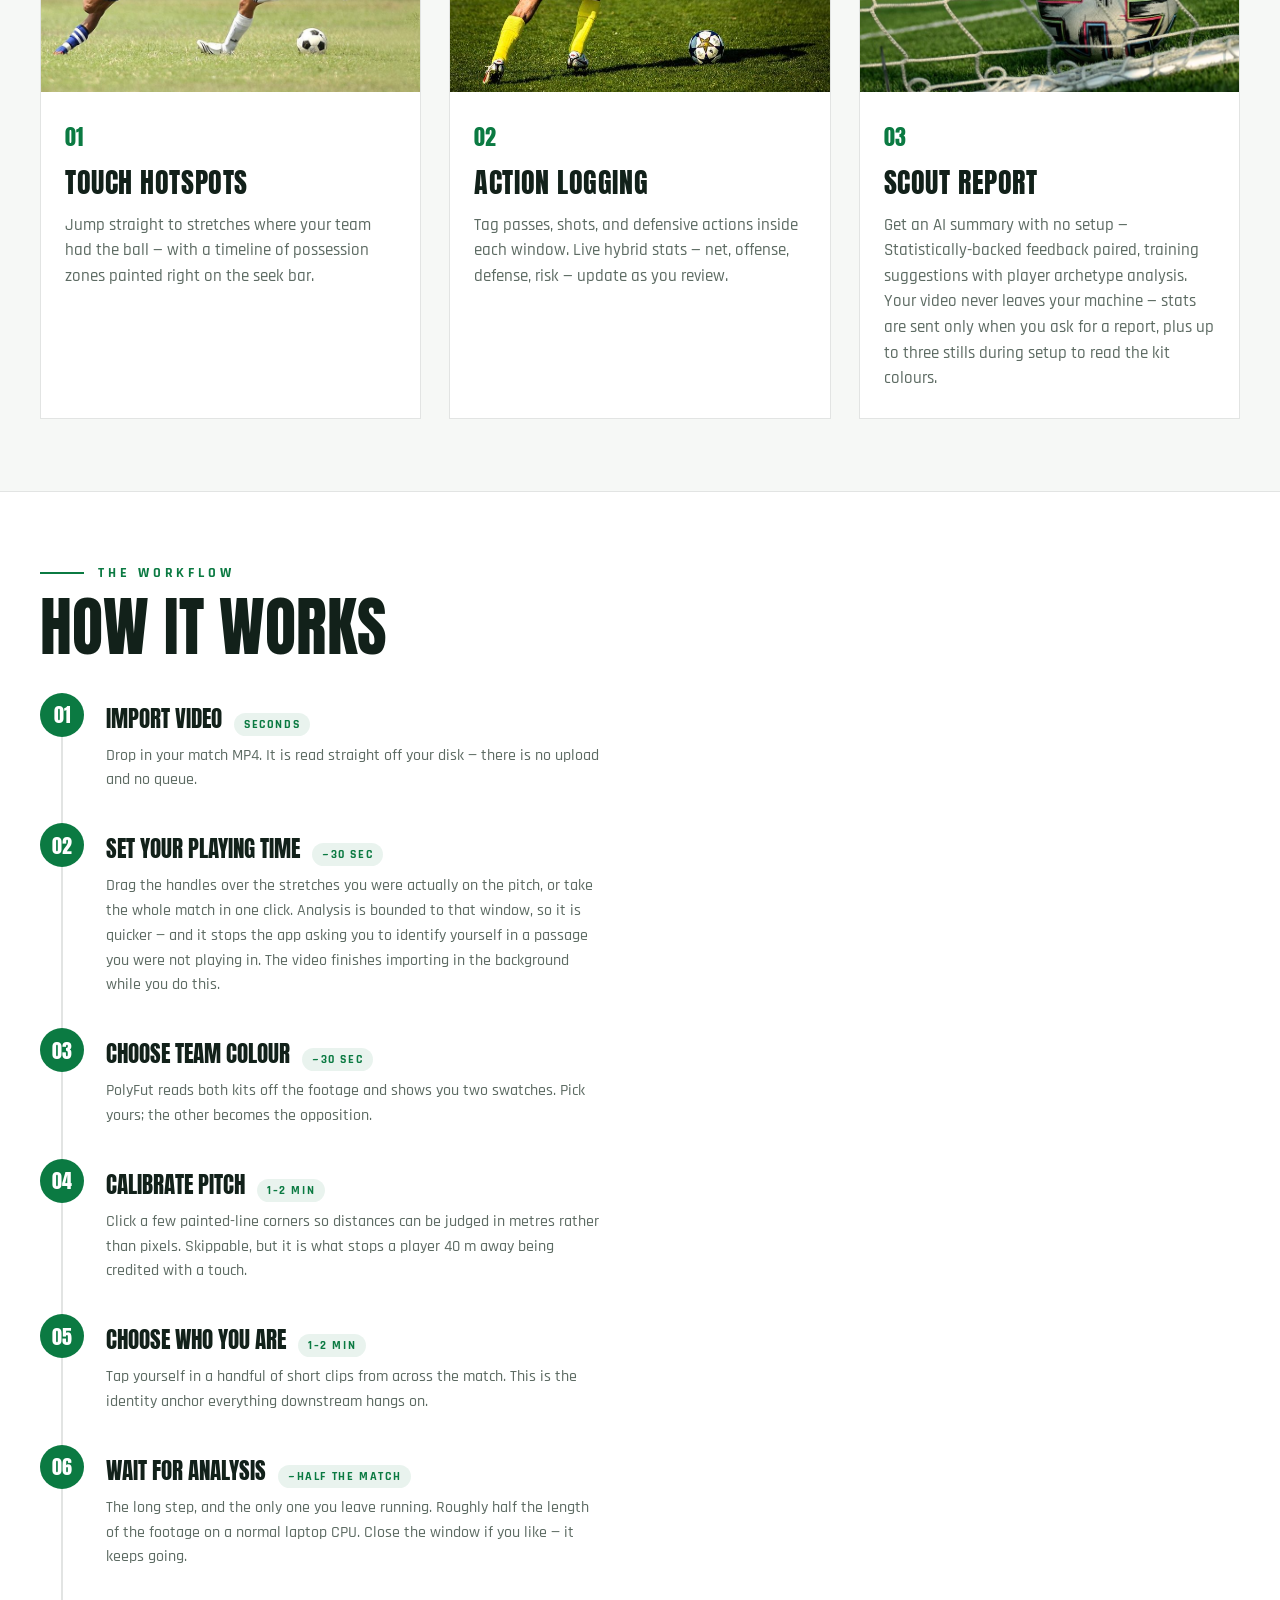
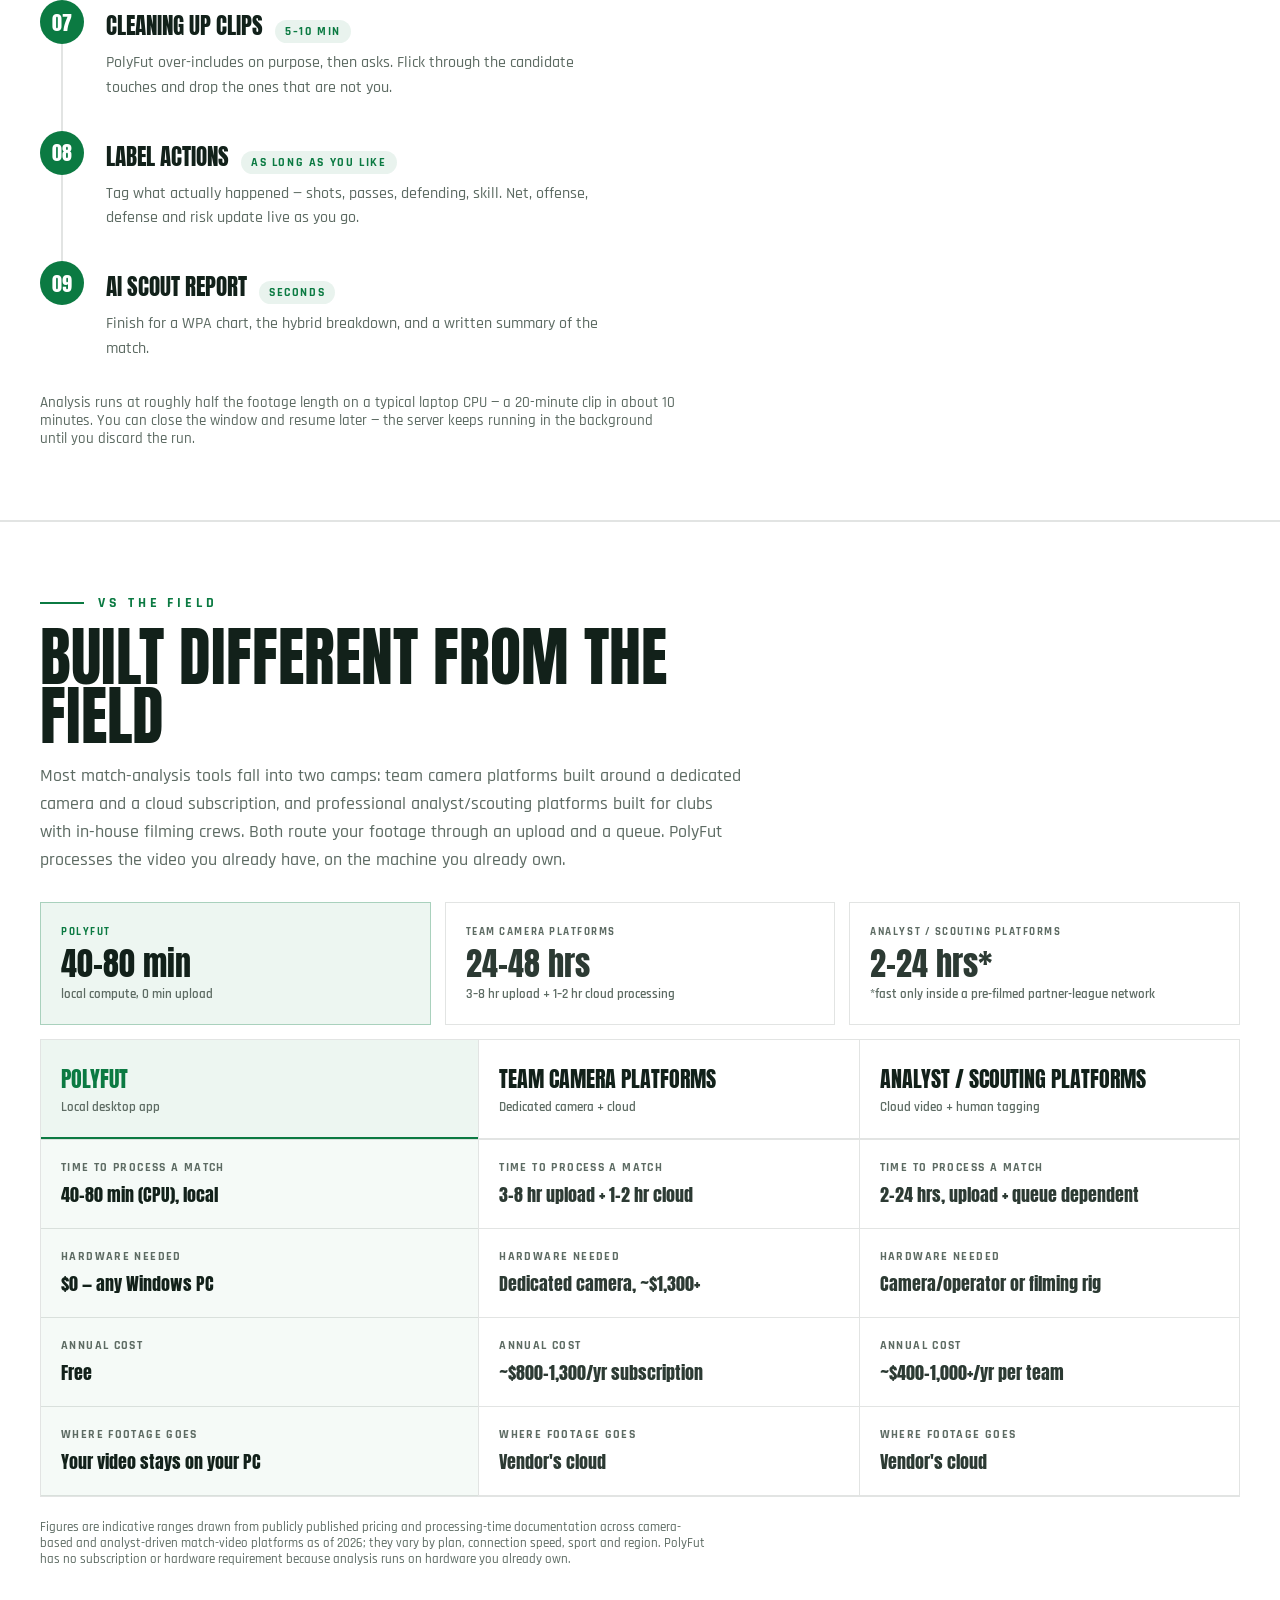
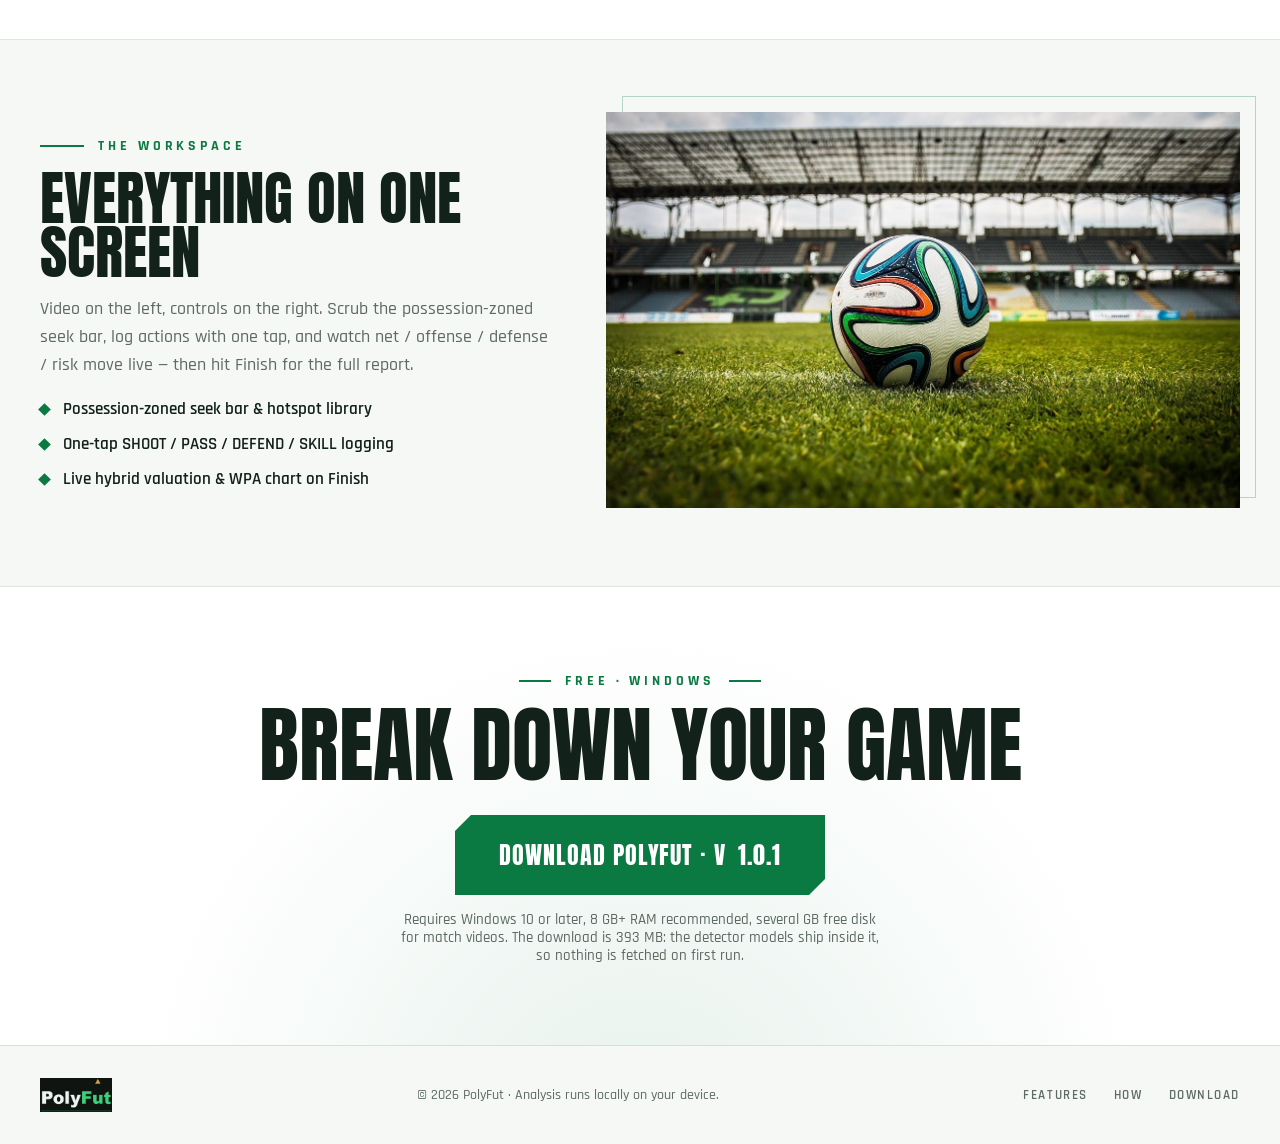
==== commit d0ca4fd9: "Quote a processing time that is still true The comparison table said 2-6 hrs and the in-app note est" ====
--- a/website/index.html
+++ b/website/index.html
@@ -319,7 +319,7 @@
       <div style="display: grid; grid-template-columns: repeat(3, 1fr); gap: 14px; margin-bottom: 14px;">
         <div style="background: rgba(11, 122, 66, 0.07); border: 1px solid rgba(11, 122, 66, 0.30); padding: 22px 20px;">
           <div style="font-weight: 700; font-size: 11px; letter-spacing: 0.14em; text-transform: uppercase; color: #0b7a42; margin-bottom: 8px;">PolyFut</div>
-          <div style="font-family: Anton, sans-serif; font-size: 32px; color: #12211a; line-height: 1.05;">2–6 hrs</div>
+          <div style="font-family: Anton, sans-serif; font-size: 32px; color: #12211a; line-height: 1.05;">40–80 min</div>
           <div style="font-weight: 600; font-size: 13px; color: #5d6b63; margin-top: 6px;">local compute, 0 min upload</div>
         </div>
         <div style="border: 1px solid rgba(18, 33, 26, 0.12); padding: 22px 20px;">
@@ -348,7 +348,7 @@
         </div>
         <div style="background: rgba(11, 122, 66, 0.04); padding: 20px; border-top: 1px solid rgba(18, 33, 26, 0.12);">
           <div style="font-weight: 700; font-size: 11.5px; letter-spacing: 0.12em; text-transform: uppercase; color: #5d6b63; margin-bottom: 6px;">Time to process a match</div>
-          <div style="font-family: Anton, sans-serif; font-size: 18px; color: #12211a;">2–6 hrs (CPU), local</div>
+          <div style="font-family: Anton, sans-serif; font-size: 18px; color: #12211a;">40–80 min (CPU), local</div>
         </div>
         <div style="padding: 20px; border-top: 1px solid rgba(18, 33, 26, 0.12); border-left: 1px solid rgba(18, 33, 26, 0.12);">
           <div style="font-weight: 700; font-size: 11.5px; letter-spacing: 0.12em; text-transform: uppercase; color: #5d6b63; margin-bottom: 6px;">Time to process a match</div>
